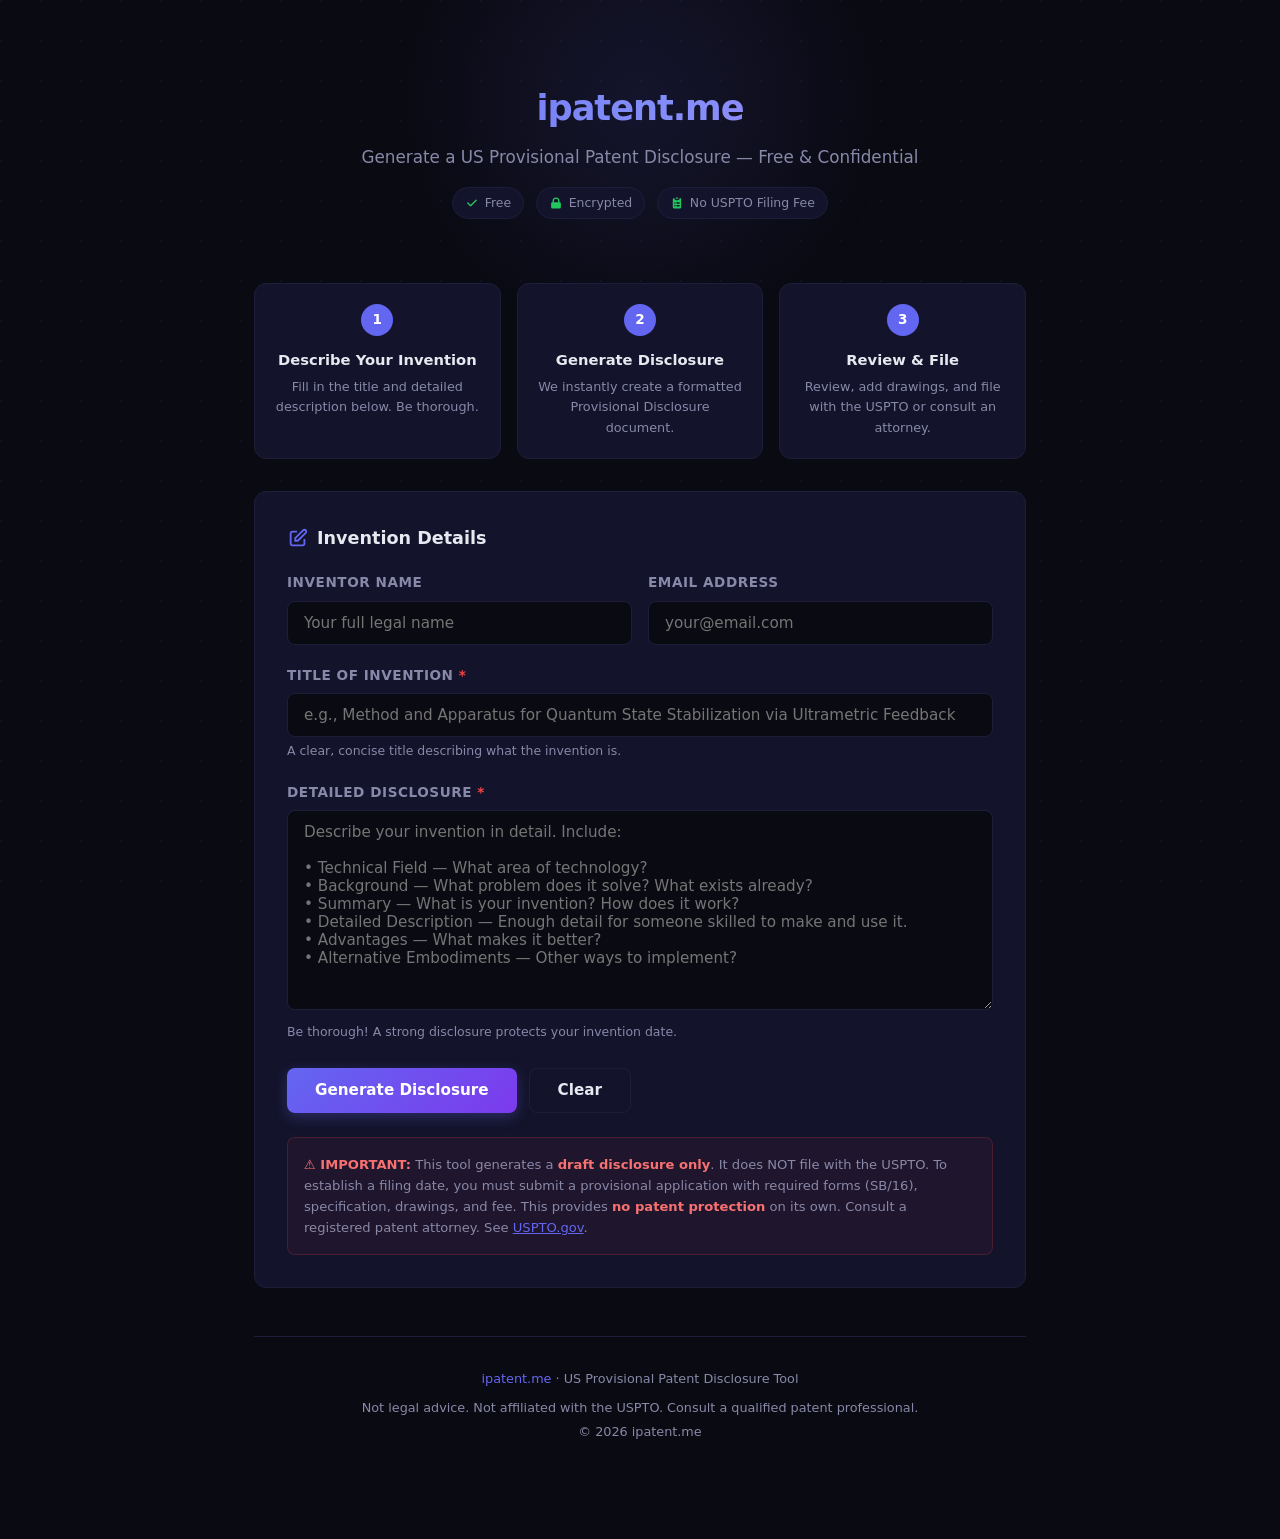
==== ipatent-me/public/index.html @ 3ddda0c7 "feat: ipatent.me — US Provisional Disclosure generator + analytics, all zombie domains wired (17/17 " ====
<!DOCTYPE html>
<html lang="en">
<head>
<meta charset="UTF-8">
<meta name="viewport" content="width=device-width, initial-scale=1.0">
<title>ipatent.me — US Provisional Patent Disclosure Generator</title>
<meta name="description" content="Generate a US Provisional Patent Disclosure in minutes. Free, secure, confidential. Document your invention before filing with the USPTO.">
<meta name="theme-color" content="#4f46e5">
<meta property="og:title" content="ipatent.me — US Provisional Patent Disclosure Generator">
<meta property="og:description" content="Generate a US Provisional Patent Disclosure in minutes. Free, secure, confidential.">
<meta property="og:type" content="website">
<meta property="og:url" content="https://ipatent.me">
<meta name="twitter:card" content="summary_large_image">
<meta name="twitter:title" content="ipatent.me — US Provisional Disclosure Generator">
<meta name="twitter:description" content="Free US Provisional Patent Disclosure tool. Document your invention in minutes.">

<style>
:root { --bg: #0a0a12; --surface: #13132b; --text: #e8e8f0; --muted: #8888a8; --accent: #6366f1; --accent-glow: #818cf8; --border: #1e1e3a; --danger: #ef4444; --success: #22c55e; --radius: 12px; --font: system-ui, -apple-system, 'Segoe UI', sans-serif; }
*,*::before,*::after{box-sizing:border-box;margin:0;padding:0}
body{background:var(--bg);color:var(--text);font-family:var(--font);line-height:1.6;min-height:100vh;overflow-x:hidden}
.bg-grid{position:fixed;inset:0;background-image:radial-gradient(circle at 1px 1px,rgba(99,102,241,.08) 1px,transparent 0);background-size:40px 40px;pointer-events:none;z-index:0}
.bg-glow{position:fixed;top:-200px;left:50%;transform:translateX(-50%);width:600px;height:600px;background:radial-gradient(circle,rgba(99,102,241,.12) 0%,transparent 60%);pointer-events:none;z-index:0}
.container{position:relative;z-index:1;max-width:820px;margin:0 auto;padding:2rem 1.5rem 4rem}
header{text-align:center;padding:3rem 0 2rem}
.logo{font-size:2.2rem;font-weight:800;letter-spacing:-.03em;background:linear-gradient(135deg,var(--accent),var(--accent-glow),#a78bfa);-webkit-background-clip:text;-webkit-text-fill-color:transparent;background-clip:text}
.tagline{color:var(--muted);font-size:1.05rem;margin-top:.5rem}
.badge-row{display:flex;gap:.75rem;justify-content:center;flex-wrap:wrap;margin-top:1rem}
.badge{background:var(--surface);border:1px solid var(--border);border-radius:20px;padding:.3rem .75rem;font-size:.78rem;color:var(--muted);display:flex;align-items:center;gap:.35rem}
.badge svg{width:14px;height:14px;color:var(--success)}
.card{background:var(--surface);border:1px solid var(--border);border-radius:var(--radius);padding:2rem;margin-bottom:1.5rem}
.card-title{font-size:1.1rem;font-weight:700;margin-bottom:1.25rem;display:flex;align-items:center;gap:.5rem}
.card-title .icon{width:22px;height:22px;color:var(--accent)}
.form-group{margin-bottom:1.25rem}
.form-group label{display:block;font-size:.85rem;font-weight:600;color:var(--muted);margin-bottom:.4rem;text-transform:uppercase;letter-spacing:.04em}
.form-group .required::after{content:' *';color:var(--danger)}
.form-group input,.form-group textarea{width:100%;background:var(--bg);border:1px solid var(--border);border-radius:8px;padding:.75rem 1rem;color:var(--text);font-family:var(--font);font-size:.95rem;transition:border-color .2s,box-shadow .2s}
.form-group input:focus,.form-group textarea:focus{outline:none;border-color:var(--accent);box-shadow:0 0 0 3px rgba(99,102,241,.15)}
.form-group textarea{resize:vertical;min-height:200px}
.form-group .hint{font-size:.78rem;color:var(--muted);margin-top:.3rem}
.form-row{display:grid;grid-template-columns:1fr 1fr;gap:1rem}
@media(max-width:600px){.form-row{grid-template-columns:1fr}}
.btn{display:inline-flex;align-items:center;gap:.5rem;padding:.8rem 1.75rem;border:none;border-radius:8px;font-size:.95rem;font-weight:600;cursor:pointer;transition:all .2s;font-family:var(--font);text-decoration:none}
.btn-primary{background:linear-gradient(135deg,var(--accent),#7c3aed);color:#fff;box-shadow:0 4px 14px rgba(99,102,241,.3)}
.btn-primary:hover{transform:translateY(-1px);box-shadow:0 6px 20px rgba(99,102,241,.4)}
.btn-primary:disabled{opacity:.5;cursor:not-allowed;transform:none}
.btn-secondary{background:var(--surface);color:var(--text);border:1px solid var(--border)}
.btn-secondary:hover{background:var(--border)}
.btn-row{display:flex;gap:.75rem;flex-wrap:wrap;margin-top:1.5rem}
.result{display:none;margin-top:1.5rem}
.result.show{display:block}
.result-frame{width:100%;height:500px;border:1px solid var(--border);border-radius:var(--radius);background:#fff;margin:1rem 0}
.disclaimer{background:rgba(239,68,68,.06);border:1px solid rgba(239,68,68,.2);border-radius:8px;padding:1rem;margin-top:1.5rem;font-size:.82rem;color:var(--muted)}
.disclaimer strong{color:#f87171}
.steps{display:grid;grid-template-columns:repeat(auto-fit,minmax(220px,1fr));gap:1rem;margin-top:2rem}
.step{background:var(--surface);border:1px solid var(--border);border-radius:var(--radius);padding:1.25rem;text-align:center}
.step-num{width:32px;height:32px;background:var(--accent);color:#fff;border-radius:50%;display:inline-flex;align-items:center;justify-content:center;font-weight:700;font-size:.85rem;margin-bottom:.75rem}
.step h3{font-size:.92rem;margin-bottom:.35rem}
.step p{font-size:.8rem;color:var(--muted)}
footer{text-align:center;padding:2rem 0;color:var(--muted);font-size:.8rem;border-top:1px solid var(--border);margin-top:3rem}
footer a{color:var(--accent);text-decoration:none}
footer a:hover{text-decoration:underline}
.loader{display:none;width:20px;height:20px;border:2px solid rgba(255,255,255,.3);border-top-color:#fff;border-radius:50%;animation:spin .6s linear infinite}
.loader.show{display:inline-block}
@keyframes spin{to{transform:rotate(360deg)}}
.toast{position:fixed;bottom:20px;right:20px;background:var(--surface);border:1px solid var(--border);border-radius:8px;padding:1rem 1.5rem;color:var(--text);font-size:.9rem;z-index:100;animation:slideIn .3s ease;box-shadow:0 8px 30px rgba(0,0,0,.4)}
.toast.error{border-color:var(--danger)}.toast.success{border-color:var(--success)}
@keyframes slideIn{from{transform:translateY(20px);opacity:0}to{transform:translateY(0);opacity:1}}
</style>
</head>
<body>
<div class="bg-grid"></div>
<div class="bg-glow"></div>

<div class="container">
  <header>
    <div class="logo">ipatent.me</div>
    <p class="tagline">Generate a US Provisional Patent Disclosure — Free &amp; Confidential</p>
    <div class="badge-row">
      <span class="badge"><svg viewBox="0 0 20 20" fill="currentColor"><path fill-rule="evenodd" d="M16.707 5.293a1 1 0 010 1.414l-8 8a1 1 0 01-1.414 0l-4-4a1 1 0 011.414-1.414L8 12.586l7.293-7.293a1 1 0 011.414 0z" clip-rule="evenodd"/></svg> Free</span>
      <span class="badge"><svg viewBox="0 0 20 20" fill="currentColor"><path fill-rule="evenodd" d="M5 9V7a5 5 0 0110 0v2a2 2 0 012 2v5a2 2 0 01-2 2H5a2 2 0 01-2-2v-5a2 2 0 012-2zm8-2v2H7V7a3 3 0 016 0z" clip-rule="evenodd"/></svg> Encrypted</span>
      <span class="badge"><svg viewBox="0 0 20 20" fill="currentColor"><path d="M9 2a1 1 0 000 2h2a1 1 0 100-2H9z"/><path fill-rule="evenodd" d="M4 5a2 2 0 012-2 3 3 0 003 3h2a3 3 0 003-3 2 2 0 012 2v11a2 2 0 01-2 2H6a2 2 0 01-2-2V5zm3 4a1 1 0 000 2h.01a1 1 0 100-2H7zm3 0a1 1 0 000 2h3a1 1 0 100-2h-3zm-3 4a1 1 0 100 2h.01a1 1 0 100-2H7zm3 0a1 1 0 100 2h3a1 1 0 100-2h-3z" clip-rule="evenodd"/></svg> No USPTO Filing Fee</span>
    </div>
  </header>

  <div class="steps">
    <div class="step"><div class="step-num">1</div><h3>Describe Your Invention</h3><p>Fill in the title and detailed description below. Be thorough.</p></div>
    <div class="step"><div class="step-num">2</div><h3>Generate Disclosure</h3><p>We instantly create a formatted Provisional Disclosure document.</p></div>
    <div class="step"><div class="step-num">3</div><h3>Review &amp; File</h3><p>Review, add drawings, and file with the USPTO or consult an attorney.</p></div>
  </div>

  <div class="card" style="margin-top:2rem">
    <div class="card-title">
      <svg class="icon" viewBox="0 0 24 24" fill="none" stroke="currentColor" stroke-width="2"><path d="M11 5H6a2 2 0 00-2 2v11a2 2 0 002 2h11a2 2 0 002-2v-5m-1.414-9.414a2 2 0 112.828 2.828L11.828 15H9v-2.828l8.586-8.586z"/></svg>
      Invention Details
    </div>

    <form id="disclosure-form">
      <div class="form-row">
        <div class="form-group">
          <label for="inventor_name">Inventor Name</label>
          <input type="text" id="inventor_name" placeholder="Your full legal name" maxlength="200">
        </div>
        <div class="form-group">
          <label for="inventor_email">Email Address</label>
          <input type="email" id="inventor_email" placeholder="your@email.com" maxlength="200">
        </div>
      </div>
      <div class="form-group">
        <label for="title" class="required">Title of Invention</label>
        <input type="text" id="title" placeholder="e.g., Method and Apparatus for Quantum State Stabilization via Ultrametric Feedback" required maxlength="500">
        <span class="hint">A clear, concise title describing what the invention is.</span>
      </div>
      <div class="form-group">
        <label for="disclosure_text" class="required">Detailed Disclosure</label>
        <textarea id="disclosure_text" placeholder="Describe your invention in detail. Include:

• Technical Field — What area of technology?
• Background — What problem does it solve? What exists already?
• Summary — What is your invention? How does it work?
• Detailed Description — Enough detail for someone skilled to make and use it.
• Advantages — What makes it better?
• Alternative Embodiments — Other ways to implement?" required></textarea>
        <span class="hint">Be thorough! A strong disclosure protects your invention date.</span>
      </div>
      <div class="btn-row">
        <button type="submit" class="btn btn-primary" id="submit-btn">
          <span id="btn-text">Generate Disclosure</span>
          <span class="loader" id="loader"></span>
        </button>
        <button type="button" class="btn btn-secondary" onclick="document.getElementById('disclosure-form').reset();document.getElementById('result').classList.remove('show')">Clear</button>
      </div>
    </form>

    <div class="disclaimer">
      <strong>⚠ IMPORTANT:</strong> This tool generates a <strong>draft disclosure only</strong>. It does NOT file with the USPTO. To establish a filing date, you must submit a provisional application with required forms (SB/16), specification, drawings, and fee. This provides <strong>no patent protection</strong> on its own. Consult a registered patent attorney. See <a href="https://www.uspto.gov/patents/basics" style="color:var(--accent)">USPTO.gov</a>.
    </div>
  </div>

  <div class="result" id="result">
    <div class="card">
      <div class="card-title">
        <svg class="icon" viewBox="0 0 24 24" fill="none" stroke="currentColor" stroke-width="2"><path d="M9 12l2 2 4-4m6 2a9 9 0 11-18 0 9 9 0 0118 0z"/></svg>
        Your Disclosure Document
      </div>
      <p style="color:var(--muted);font-size:.9rem">Review it below, then save or print.</p>
      <div class="btn-row" style="margin-bottom:1rem">
        <button class="btn btn-primary" onclick="printResult()">Print / Save PDF</button>
        <button class="btn btn-secondary" onclick="downloadHTML()">Download HTML</button>
      </div>
      <iframe class="result-frame" id="result-frame" title="Disclosure Document"></iframe>
    </div>
  </div>

  <footer>
    <p><a href="https://ipatent.me">ipatent.me</a> · US Provisional Patent Disclosure Tool</p>
    <p style="margin-top:.5rem">Not legal advice. Not affiliated with the USPTO. Consult a qualified patent professional.</p>
    <p style="margin-top:.25rem">&copy; 2026 ipatent.me</p>
  </footer>
</div>

<script>
const API_BASE = '/api';

(function initAnalytics() {
  const sessionId = crypto.randomUUID ? crypto.randomUUID() : Date.now().toString(36);
  sessionStorage.setItem('ipatent_session', sessionId);

  function track(eventType, extra = {}) {
    fetch(`${API_BASE}/analytics`, {
      method: 'POST',
      headers: { 'Content-Type': 'application/json' },
      body: JSON.stringify({
        event_type: eventType,
        page_url: window.location.pathname,
        session_id: sessionId,
        metadata: extra,
      }),
      keepalive: true,
    }).catch(() => {});
  }

  track('pageview');
  window.addEventListener('beforeunload', () => track('page_exit'));
})();

function showToast(msg, type) {
  const t = document.createElement('div');
  t.className = 'toast ' + (type || 'info');
  t.textContent = msg;
  document.body.appendChild(t);
  setTimeout(() => t.remove(), 4000);
}

document.getElementById('disclosure-form').addEventListener('submit', async (e) => {
  e.preventDefault();
  const btn = document.getElementById('submit-btn');
  const btnText = document.getElementById('btn-text');
  const loader = document.getElementById('loader');

  btn.disabled = true;
  btnText.textContent = 'Generating...';
  loader.classList.add('show');

  const payload = {
    inventor_name: document.getElementById('inventor_name').value.trim(),
    inventor_email: document.getElementById('inventor_email').value.trim(),
    title: document.getElementById('title').value.trim(),
    disclosure_text: document.getElementById('disclosure_text').value.trim(),
  };

  try {
    const resp = await fetch(`${API_BASE}/submit`, {
      method: 'POST',
      headers: { 'Content-Type': 'application/json' },
      body: JSON.stringify(payload),
    });

    if (!resp.ok) {
      const err = await resp.json().catch(() => ({ error: 'Server error' }));
      throw new Error(err.error || 'HTTP ' + resp.status);
    }

    const html = await resp.text();
    const submissionId = resp.headers.get('X-Submission-ID') || 'unknown';

    document.getElementById('result-frame').srcdoc = html;
    document.getElementById('result').classList.add('show');
    document.getElementById('result').scrollIntoView({ behavior: 'smooth' });

    showToast('Disclosure generated! ID: ' + submissionId, 'success');

    fetch(`${API_BASE}/analytics`, {
      method: 'POST',
      headers: { 'Content-Type': 'application/json' },
      body: JSON.stringify({
        event_type: 'submission_success',
        page_url: '/',
        session_id: sessionStorage.getItem('ipatent_session'),
        metadata: { submission_id: submissionId, title: payload.title },
      }),
      keepalive: true,
    }).catch(() => {});
  } catch (err) {
    showToast('Error: ' + err.message, 'error');
  } finally {
    btn.disabled = false;
    btnText.textContent = 'Generate Disclosure';
    loader.classList.remove('show');
  }
});

function printResult() {
  const frame = document.getElementById('result-frame');
  if (frame.contentWindow) frame.contentWindow.print();
}

function downloadHTML() {
  const html = document.getElementById('result-frame').srcdoc || '';
  if (!html) return;
  const blob = new Blob([html], { type: 'text/html' });
  const url = URL.createObjectURL(blob);
  const a = document.createElement('a');
  a.href = url; a.download = 'provisional-disclosure.html'; a.click();
  URL.revokeObjectURL(url);
}
</script>
</body>
</html>
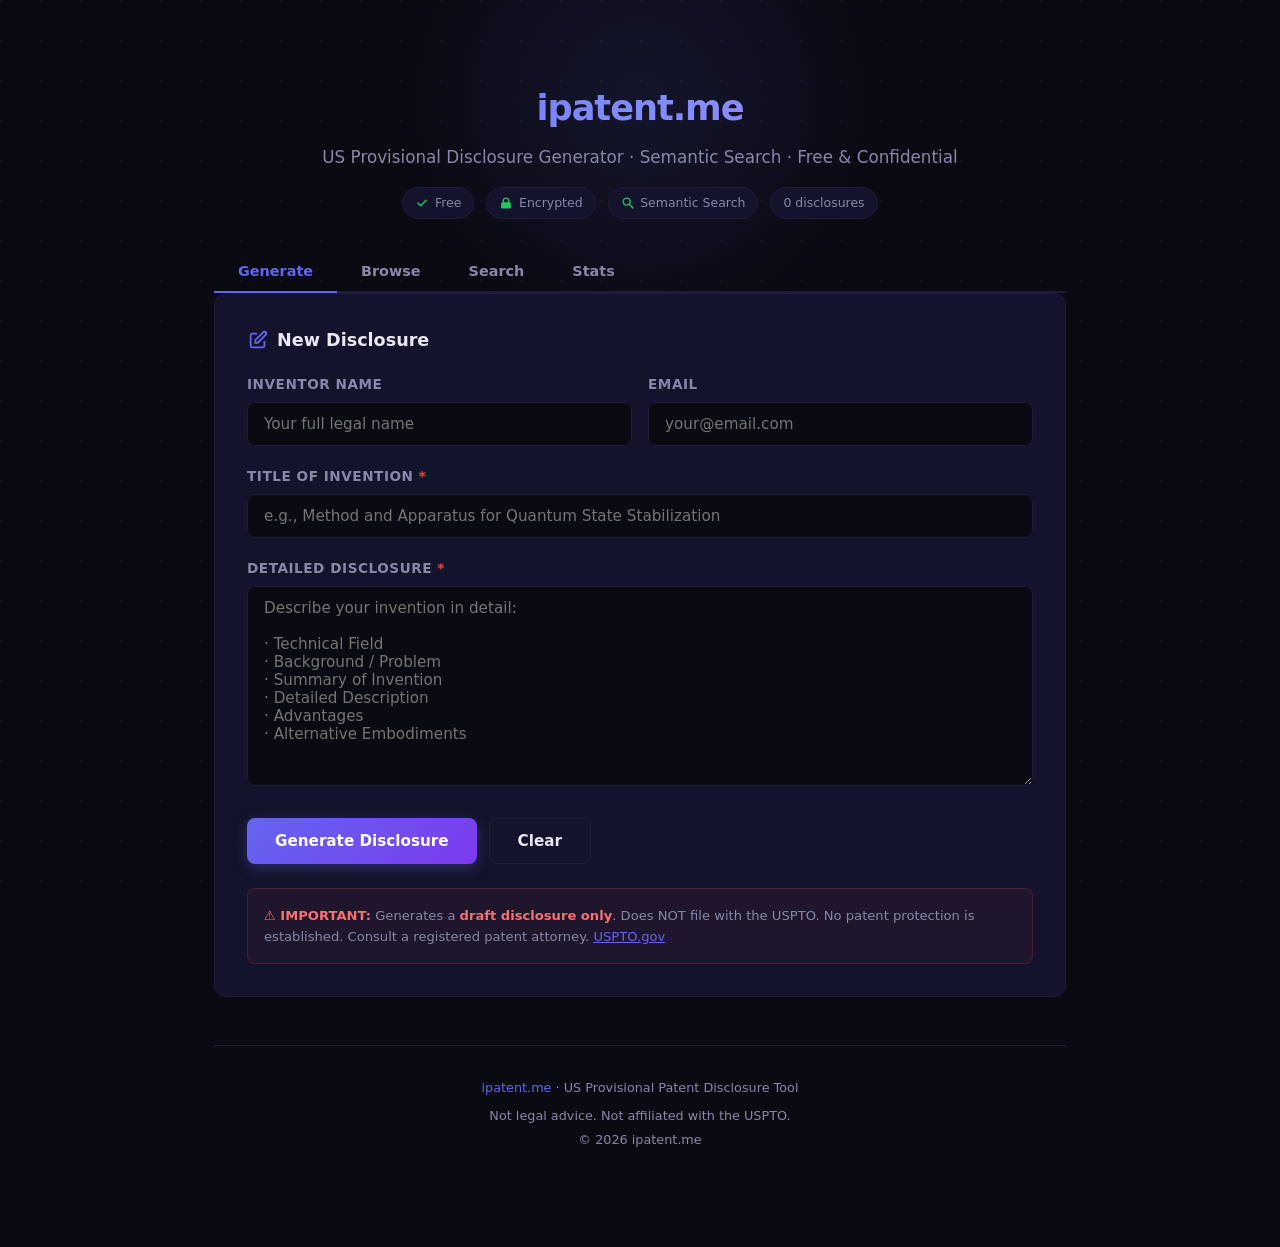
==== commit ee753de3: "feat: ipatent.me v2.0 — dedicated D1+Vectorize+R2 architecture, semantic search, analytics. 17/17 do" ====
--- a/ipatent-me/public/index.html
+++ b/ipatent-me/public/index.html
@@ -4,32 +4,42 @@
 <meta charset="UTF-8">
 <meta name="viewport" content="width=device-width, initial-scale=1.0">
 <title>ipatent.me — US Provisional Patent Disclosure Generator</title>
-<meta name="description" content="Generate a US Provisional Patent Disclosure in minutes. Free, secure, confidential. Document your invention before filing with the USPTO.">
+<meta name="description" content="Generate a US Provisional Patent Disclosure in minutes. Free, secure, confidential. Semantic search across all disclosures.">
 <meta name="theme-color" content="#4f46e5">
 <meta property="og:title" content="ipatent.me — US Provisional Patent Disclosure Generator">
 <meta property="og:description" content="Generate a US Provisional Patent Disclosure in minutes. Free, secure, confidential.">
 <meta property="og:type" content="website">
 <meta property="og:url" content="https://ipatent.me">
 <meta name="twitter:card" content="summary_large_image">
-<meta name="twitter:title" content="ipatent.me — US Provisional Disclosure Generator">
-<meta name="twitter:description" content="Free US Provisional Patent Disclosure tool. Document your invention in minutes.">
+<meta name="twitter:title" content="ipatent.me">
+<meta name="twitter:description" content="US Provisional Disclosure Generator + Semantic Search">
 
 <style>
-:root { --bg: #0a0a12; --surface: #13132b; --text: #e8e8f0; --muted: #8888a8; --accent: #6366f1; --accent-glow: #818cf8; --border: #1e1e3a; --danger: #ef4444; --success: #22c55e; --radius: 12px; --font: system-ui, -apple-system, 'Segoe UI', sans-serif; }
+:root{--bg:#0a0a12;--surface:#13132b;--text:#e8e8f0;--muted:#8888a8;--accent:#6366f1;--accent-glow:#818cf8;--border:#1e1e3a;--danger:#ef4444;--success:#22c55e;--radius:12px;--font:system-ui,-apple-system,'Segoe UI',sans-serif}
 *,*::before,*::after{box-sizing:border-box;margin:0;padding:0}
 body{background:var(--bg);color:var(--text);font-family:var(--font);line-height:1.6;min-height:100vh;overflow-x:hidden}
 .bg-grid{position:fixed;inset:0;background-image:radial-gradient(circle at 1px 1px,rgba(99,102,241,.08) 1px,transparent 0);background-size:40px 40px;pointer-events:none;z-index:0}
 .bg-glow{position:fixed;top:-200px;left:50%;transform:translateX(-50%);width:600px;height:600px;background:radial-gradient(circle,rgba(99,102,241,.12) 0%,transparent 60%);pointer-events:none;z-index:0}
-.container{position:relative;z-index:1;max-width:820px;margin:0 auto;padding:2rem 1.5rem 4rem}
+.container{position:relative;z-index:1;max-width:900px;margin:0 auto;padding:2rem 1.5rem 4rem}
 header{text-align:center;padding:3rem 0 2rem}
 .logo{font-size:2.2rem;font-weight:800;letter-spacing:-.03em;background:linear-gradient(135deg,var(--accent),var(--accent-glow),#a78bfa);-webkit-background-clip:text;-webkit-text-fill-color:transparent;background-clip:text}
 .tagline{color:var(--muted);font-size:1.05rem;margin-top:.5rem}
 .badge-row{display:flex;gap:.75rem;justify-content:center;flex-wrap:wrap;margin-top:1rem}
 .badge{background:var(--surface);border:1px solid var(--border);border-radius:20px;padding:.3rem .75rem;font-size:.78rem;color:var(--muted);display:flex;align-items:center;gap:.35rem}
-.badge svg{width:14px;height:14px;color:var(--success)}
+.badge svg,.badge .icon-s{width:14px;height:14px;color:var(--success)}
+
+/* Tabs */
+.tabs{display:flex;gap:0;margin-bottom:0;border-bottom:2px solid var(--border)}
+.tab{padding:.75rem 1.5rem;font-size:.9rem;font-weight:600;cursor:pointer;color:var(--muted);border-bottom:2px solid transparent;margin-bottom:-2px;transition:all .2s;background:none;border-top:none;border-left:none;border-right:none;font-family:var(--font)}
+.tab:hover{color:var(--text)}
+.tab.active{color:var(--accent);border-bottom-color:var(--accent)}
+
+/* Cards */
 .card{background:var(--surface);border:1px solid var(--border);border-radius:var(--radius);padding:2rem;margin-bottom:1.5rem}
 .card-title{font-size:1.1rem;font-weight:700;margin-bottom:1.25rem;display:flex;align-items:center;gap:.5rem}
 .card-title .icon{width:22px;height:22px;color:var(--accent)}
+
+/* Form */
 .form-group{margin-bottom:1.25rem}
 .form-group label{display:block;font-size:.85rem;font-weight:600;color:var(--muted);margin-bottom:.4rem;text-transform:uppercase;letter-spacing:.04em}
 .form-group .required::after{content:' *';color:var(--danger)}
@@ -39,230 +49,314 @@
 .form-group .hint{font-size:.78rem;color:var(--muted);margin-top:.3rem}
 .form-row{display:grid;grid-template-columns:1fr 1fr;gap:1rem}
 @media(max-width:600px){.form-row{grid-template-columns:1fr}}
+
+/* Buttons */
 .btn{display:inline-flex;align-items:center;gap:.5rem;padding:.8rem 1.75rem;border:none;border-radius:8px;font-size:.95rem;font-weight:600;cursor:pointer;transition:all .2s;font-family:var(--font);text-decoration:none}
 .btn-primary{background:linear-gradient(135deg,var(--accent),#7c3aed);color:#fff;box-shadow:0 4px 14px rgba(99,102,241,.3)}
 .btn-primary:hover{transform:translateY(-1px);box-shadow:0 6px 20px rgba(99,102,241,.4)}
 .btn-primary:disabled{opacity:.5;cursor:not-allowed;transform:none}
 .btn-secondary{background:var(--surface);color:var(--text);border:1px solid var(--border)}
 .btn-secondary:hover{background:var(--border)}
+.btn-sm{padding:.4rem .9rem;font-size:.82rem}
 .btn-row{display:flex;gap:.75rem;flex-wrap:wrap;margin-top:1.5rem}
+
+/* Results */
 .result{display:none;margin-top:1.5rem}
 .result.show{display:block}
 .result-frame{width:100%;height:500px;border:1px solid var(--border);border-radius:var(--radius);background:#fff;margin:1rem 0}
+
+/* Search */
+.search-box{display:flex;gap:.5rem;margin-bottom:1.5rem}
+.search-box input{flex:1;background:var(--bg);border:1px solid var(--border);border-radius:8px;padding:.75rem 1rem;color:var(--text);font-size:.95rem;font-family:var(--font)}
+.search-box input:focus{outline:none;border-color:var(--accent)}
+
+/* Submission list */
+.sub-list{display:flex;flex-direction:column;gap:.75rem}
+.sub-item{background:var(--bg);border:1px solid var(--border);border-radius:8px;padding:1rem 1.25rem;transition:border-color .2s;cursor:pointer}
+.sub-item:hover{border-color:var(--accent)}
+.sub-item .sub-title{font-weight:600;font-size:.95rem;margin-bottom:.25rem}
+.sub-item .sub-meta{font-size:.78rem;color:var(--muted);display:flex;gap:1rem;flex-wrap:wrap}
+.sub-item .sub-score{font-size:.75rem;color:var(--accent);font-weight:600}
+
+/* Stats */
+.stats-grid{display:grid;grid-template-columns:repeat(auto-fit,minmax(160px,1fr));gap:1rem;margin-bottom:1.5rem}
+.stat-card{background:var(--bg);border:1px solid var(--border);border-radius:8px;padding:1.25rem;text-align:center}
+.stat-value{font-size:2rem;font-weight:800;color:var(--accent)}
+.stat-label{font-size:.78rem;color:var(--muted);margin-top:.25rem}
+
+/* Disclaimer */
 .disclaimer{background:rgba(239,68,68,.06);border:1px solid rgba(239,68,68,.2);border-radius:8px;padding:1rem;margin-top:1.5rem;font-size:.82rem;color:var(--muted)}
 .disclaimer strong{color:#f87171}
-.steps{display:grid;grid-template-columns:repeat(auto-fit,minmax(220px,1fr));gap:1rem;margin-top:2rem}
-.step{background:var(--surface);border:1px solid var(--border);border-radius:var(--radius);padding:1.25rem;text-align:center}
-.step-num{width:32px;height:32px;background:var(--accent);color:#fff;border-radius:50%;display:inline-flex;align-items:center;justify-content:center;font-weight:700;font-size:.85rem;margin-bottom:.75rem}
-.step h3{font-size:.92rem;margin-bottom:.35rem}
-.step p{font-size:.8rem;color:var(--muted)}
+
+/* Footer */
 footer{text-align:center;padding:2rem 0;color:var(--muted);font-size:.8rem;border-top:1px solid var(--border);margin-top:3rem}
 footer a{color:var(--accent);text-decoration:none}
-footer a:hover{text-decoration:underline}
+
+/* Loader & Toast */
 .loader{display:none;width:20px;height:20px;border:2px solid rgba(255,255,255,.3);border-top-color:#fff;border-radius:50%;animation:spin .6s linear infinite}
 .loader.show{display:inline-block}
 @keyframes spin{to{transform:rotate(360deg)}}
 .toast{position:fixed;bottom:20px;right:20px;background:var(--surface);border:1px solid var(--border);border-radius:8px;padding:1rem 1.5rem;color:var(--text);font-size:.9rem;z-index:100;animation:slideIn .3s ease;box-shadow:0 8px 30px rgba(0,0,0,.4)}
 .toast.error{border-color:var(--danger)}.toast.success{border-color:var(--success)}
 @keyframes slideIn{from{transform:translateY(20px);opacity:0}to{transform:translateY(0);opacity:1}}
+.panel{display:none}.panel.active{display:block}
 </style>
 </head>
 <body>
-<div class="bg-grid"></div>
-<div class="bg-glow"></div>
+<div class="bg-grid"></div><div class="bg-glow"></div>
 
 <div class="container">
   <header>
     <div class="logo">ipatent.me</div>
-    <p class="tagline">Generate a US Provisional Patent Disclosure — Free &amp; Confidential</p>
+    <p class="tagline">US Provisional Disclosure Generator · Semantic Search · Free &amp; Confidential</p>
     <div class="badge-row">
-      <span class="badge"><svg viewBox="0 0 20 20" fill="currentColor"><path fill-rule="evenodd" d="M16.707 5.293a1 1 0 010 1.414l-8 8a1 1 0 01-1.414 0l-4-4a1 1 0 011.414-1.414L8 12.586l7.293-7.293a1 1 0 011.414 0z" clip-rule="evenodd"/></svg> Free</span>
-      <span class="badge"><svg viewBox="0 0 20 20" fill="currentColor"><path fill-rule="evenodd" d="M5 9V7a5 5 0 0110 0v2a2 2 0 012 2v5a2 2 0 01-2 2H5a2 2 0 01-2-2v-5a2 2 0 012-2zm8-2v2H7V7a3 3 0 016 0z" clip-rule="evenodd"/></svg> Encrypted</span>
-      <span class="badge"><svg viewBox="0 0 20 20" fill="currentColor"><path d="M9 2a1 1 0 000 2h2a1 1 0 100-2H9z"/><path fill-rule="evenodd" d="M4 5a2 2 0 012-2 3 3 0 003 3h2a3 3 0 003-3 2 2 0 012 2v11a2 2 0 01-2 2H6a2 2 0 01-2-2V5zm3 4a1 1 0 000 2h.01a1 1 0 100-2H7zm3 0a1 1 0 000 2h3a1 1 0 100-2h-3zm-3 4a1 1 0 100 2h.01a1 1 0 100-2H7zm3 0a1 1 0 100 2h3a1 1 0 100-2h-3z" clip-rule="evenodd"/></svg> No USPTO Filing Fee</span>
+      <span class="badge"><svg class="icon-s" viewBox="0 0 20 20" fill="currentColor"><path fill-rule="evenodd" d="M16.707 5.293a1 1 0 010 1.414l-8 8a1 1 0 01-1.414 0l-4-4a1 1 0 011.414-1.414L8 12.586l7.293-7.293a1 1 0 011.414 0z" clip-rule="evenodd"/></svg> Free</span>
+      <span class="badge"><svg class="icon-s" viewBox="0 0 20 20" fill="currentColor"><path fill-rule="evenodd" d="M5 9V7a5 5 0 0110 0v2a2 2 0 012 2v5a2 2 0 01-2 2H5a2 2 0 01-2-2v-5a2 2 0 012-2zm8-2v2H7V7a3 3 0 016 0z" clip-rule="evenodd"/></svg> Encrypted</span>
+      <span class="badge"><svg class="icon-s" viewBox="0 0 20 20" fill="currentColor"><path fill-rule="evenodd" d="M8 4a4 4 0 100 8 4 4 0 000-8zM2 8a6 6 0 1110.89 3.476l4.817 4.817a1 1 0 01-1.414 1.414l-4.816-4.816A6 6 0 012 8z" clip-rule="evenodd"/></svg> Semantic Search</span>
+      <span class="badge" id="submission-count">0 disclosures</span>
     </div>
   </header>
 
-  <div class="steps">
-    <div class="step"><div class="step-num">1</div><h3>Describe Your Invention</h3><p>Fill in the title and detailed description below. Be thorough.</p></div>
-    <div class="step"><div class="step-num">2</div><h3>Generate Disclosure</h3><p>We instantly create a formatted Provisional Disclosure document.</p></div>
-    <div class="step"><div class="step-num">3</div><h3>Review &amp; File</h3><p>Review, add drawings, and file with the USPTO or consult an attorney.</p></div>
-  </div>
-
-  <div class="card" style="margin-top:2rem">
-    <div class="card-title">
-      <svg class="icon" viewBox="0 0 24 24" fill="none" stroke="currentColor" stroke-width="2"><path d="M11 5H6a2 2 0 00-2 2v11a2 2 0 002 2h11a2 2 0 002-2v-5m-1.414-9.414a2 2 0 112.828 2.828L11.828 15H9v-2.828l8.586-8.586z"/></svg>
-      Invention Details
-    </div>
-
-    <form id="disclosure-form">
-      <div class="form-row">
-        <div class="form-group">
-          <label for="inventor_name">Inventor Name</label>
-          <input type="text" id="inventor_name" placeholder="Your full legal name" maxlength="200">
-        </div>
-        <div class="form-group">
-          <label for="inventor_email">Email Address</label>
-          <input type="email" id="inventor_email" placeholder="your@email.com" maxlength="200">
-        </div>
-      </div>
-      <div class="form-group">
-        <label for="title" class="required">Title of Invention</label>
-        <input type="text" id="title" placeholder="e.g., Method and Apparatus for Quantum State Stabilization via Ultrametric Feedback" required maxlength="500">
-        <span class="hint">A clear, concise title describing what the invention is.</span>
-      </div>
-      <div class="form-group">
-        <label for="disclosure_text" class="required">Detailed Disclosure</label>
-        <textarea id="disclosure_text" placeholder="Describe your invention in detail. Include:
-
-• Technical Field — What area of technology?
-• Background — What problem does it solve? What exists already?
-• Summary — What is your invention? How does it work?
-• Detailed Description — Enough detail for someone skilled to make and use it.
-• Advantages — What makes it better?
-• Alternative Embodiments — Other ways to implement?" required></textarea>
-        <span class="hint">Be thorough! A strong disclosure protects your invention date.</span>
-      </div>
-      <div class="btn-row">
-        <button type="submit" class="btn btn-primary" id="submit-btn">
-          <span id="btn-text">Generate Disclosure</span>
-          <span class="loader" id="loader"></span>
-        </button>
-        <button type="button" class="btn btn-secondary" onclick="document.getElementById('disclosure-form').reset();document.getElementById('result').classList.remove('show')">Clear</button>
-      </div>
-    </form>
-
-    <div class="disclaimer">
-      <strong>⚠ IMPORTANT:</strong> This tool generates a <strong>draft disclosure only</strong>. It does NOT file with the USPTO. To establish a filing date, you must submit a provisional application with required forms (SB/16), specification, drawings, and fee. This provides <strong>no patent protection</strong> on its own. Consult a registered patent attorney. See <a href="https://www.uspto.gov/patents/basics" style="color:var(--accent)">USPTO.gov</a>.
-    </div>
-  </div>
-
-  <div class="result" id="result">
+  <!-- Tabs -->
+  <div class="tabs">
+    <button class="tab active" data-panel="generate">Generate</button>
+    <button class="tab" data-panel="browse">Browse</button>
+    <button class="tab" data-panel="search-panel">Search</button>
+    <button class="tab" data-panel="stats-panel">Stats</button>
+  </div>
+
+  <!-- Generate Panel -->
+  <div class="panel active" id="panel-generate">
     <div class="card">
       <div class="card-title">
-        <svg class="icon" viewBox="0 0 24 24" fill="none" stroke="currentColor" stroke-width="2"><path d="M9 12l2 2 4-4m6 2a9 9 0 11-18 0 9 9 0 0118 0z"/></svg>
-        Your Disclosure Document
+        <svg class="icon" viewBox="0 0 24 24" fill="none" stroke="currentColor" stroke-width="2"><path d="M11 5H6a2 2 0 00-2 2v11a2 2 0 002 2h11a2 2 0 002-2v-5m-1.414-9.414a2 2 0 112.828 2.828L11.828 15H9v-2.828l8.586-8.586z"/></svg>
+        New Disclosure
       </div>
-      <p style="color:var(--muted);font-size:.9rem">Review it below, then save or print.</p>
-      <div class="btn-row" style="margin-bottom:1rem">
-        <button class="btn btn-primary" onclick="printResult()">Print / Save PDF</button>
-        <button class="btn btn-secondary" onclick="downloadHTML()">Download HTML</button>
+      <form id="disclosure-form">
+        <div class="form-row">
+          <div class="form-group"><label for="inventor_name">Inventor Name</label><input type="text" id="inventor_name" placeholder="Your full legal name" maxlength="200"></div>
+          <div class="form-group"><label for="inventor_email">Email</label><input type="email" id="inventor_email" placeholder="your@email.com" maxlength="200"></div>
+        </div>
+        <div class="form-group">
+          <label for="title" class="required">Title of Invention</label>
+          <input type="text" id="title" placeholder="e.g., Method and Apparatus for Quantum State Stabilization" required maxlength="500">
+        </div>
+        <div class="form-group">
+          <label for="disclosure_text" class="required">Detailed Disclosure</label>
+          <textarea id="disclosure_text" placeholder="Describe your invention in detail:
+
+· Technical Field
+· Background / Problem
+· Summary of Invention
+· Detailed Description
+· Advantages
+· Alternative Embodiments" required></textarea>
+        </div>
+        <div class="btn-row">
+          <button type="submit" class="btn btn-primary" id="submit-btn"><span id="btn-text">Generate Disclosure</span><span class="loader" id="loader"></span></button>
+          <button type="button" class="btn btn-secondary" onclick="document.getElementById('disclosure-form').reset();document.getElementById('result').classList.remove('show')">Clear</button>
+        </div>
+      </form>
+      <div class="disclaimer">
+        <strong>⚠ IMPORTANT:</strong> Generates a <strong>draft disclosure only</strong>. Does NOT file with the USPTO. No patent protection is established. Consult a registered patent attorney. <a href="https://www.uspto.gov/patents/basics" style="color:var(--accent)">USPTO.gov</a>
       </div>
-      <iframe class="result-frame" id="result-frame" title="Disclosure Document"></iframe>
+    </div>
+    <div class="result" id="result">
+      <div class="card">
+        <div class="card-title"><svg class="icon" viewBox="0 0 24 24" fill="none" stroke="currentColor" stroke-width="2"><path d="M9 12l2 2 4-4m6 2a9 9 0 11-18 0 9 9 0 0118 0z"/></svg>Your Disclosure</div>
+        <div class="btn-row" style="margin-bottom:1rem">
+          <button class="btn btn-primary btn-sm" onclick="printResult()">Print / Save PDF</button>
+          <button class="btn btn-secondary btn-sm" onclick="downloadHTML()">Download HTML</button>
+        </div>
+        <iframe class="result-frame" id="result-frame" title="Disclosure"></iframe>
+      </div>
+    </div>
+  </div>
+
+  <!-- Browse Panel -->
+  <div class="panel" id="panel-browse">
+    <div class="card">
+      <div class="card-title"><svg class="icon" viewBox="0 0 24 24" fill="none" stroke="currentColor" stroke-width="2"><path d="M19 11H5m14 0a2 2 0 012 2v6a2 2 0 01-2 2H5a2 2 0 01-2-2v-6a2 2 0 012-2m14 0V9a2 2 0 00-2-2M5 11V9a2 2 0 012-2m0 0V5a2 2 0 012-2h6a2 2 0 012 2v2M7 7h10"/></svg>Recent Disclosures</div>
+      <div class="sub-list" id="recent-list"><span style="color:var(--muted)">Loading...</span></div>
+    </div>
+  </div>
+
+  <!-- Search Panel -->
+  <div class="panel" id="panel-search-panel">
+    <div class="card">
+      <div class="card-title"><svg class="icon" viewBox="0 0 24 24" fill="none" stroke="currentColor" stroke-width="2"><circle cx="11" cy="11" r="8"/><path d="m21 21-4.35-4.35"/></svg>Semantic Search</div>
+      <p style="color:var(--muted);font-size:.85rem;margin-bottom:1rem">Search across all disclosures using AI embeddings. Find related inventions by meaning, not just keywords.</p>
+      <div class="search-box">
+        <input type="text" id="search-query" placeholder="Describe an invention or concept to find related disclosures..." onkeydown="if(event.key==='Enter')doSearch()">
+        <button class="btn btn-primary" onclick="doSearch()">Search</button>
+      </div>
+      <div class="sub-list" id="search-results"><span style="color:var(--muted)">Enter a query above to search disclosures.</span></div>
+    </div>
+  </div>
+
+  <!-- Stats Panel -->
+  <div class="panel" id="panel-stats-panel">
+    <div class="card">
+      <div class="card-title"><svg class="icon" viewBox="0 0 24 24" fill="none" stroke="currentColor" stroke-width="2"><path d="M18 20V10M12 20V4M6 20v-6"/></svg>Platform Analytics</div>
+      <div class="stats-grid" id="stats-cards"><span style="color:var(--muted)">Loading...</span></div>
+      <div class="sub-list" id="stats-recent"><span style="color:var(--muted)">Loading recent submissions...</span></div>
     </div>
   </div>
 
   <footer>
     <p><a href="https://ipatent.me">ipatent.me</a> · US Provisional Patent Disclosure Tool</p>
-    <p style="margin-top:.5rem">Not legal advice. Not affiliated with the USPTO. Consult a qualified patent professional.</p>
+    <p style="margin-top:.5rem">Not legal advice. Not affiliated with the USPTO.</p>
     <p style="margin-top:.25rem">&copy; 2026 ipatent.me</p>
   </footer>
 </div>
 
 <script>
-const API_BASE = '/api';
-
-(function initAnalytics() {
-  const sessionId = crypto.randomUUID ? crypto.randomUUID() : Date.now().toString(36);
-  sessionStorage.setItem('ipatent_session', sessionId);
-
-  function track(eventType, extra = {}) {
-    fetch(`${API_BASE}/analytics`, {
-      method: 'POST',
-      headers: { 'Content-Type': 'application/json' },
-      body: JSON.stringify({
-        event_type: eventType,
-        page_url: window.location.pathname,
-        session_id: sessionId,
-        metadata: extra,
-      }),
-      keepalive: true,
-    }).catch(() => {});
-  }
-
-  track('pageview');
-  window.addEventListener('beforeunload', () => track('page_exit'));
-})();
-
-function showToast(msg, type) {
-  const t = document.createElement('div');
-  t.className = 'toast ' + (type || 'info');
-  t.textContent = msg;
-  document.body.appendChild(t);
-  setTimeout(() => t.remove(), 4000);
-}
-
+const API = '/api';
+const SESSION = crypto.randomUUID ? crypto.randomUUID() : Date.now().toString(36);
+sessionStorage.setItem('ipatent_session', SESSION);
+
+// ── Analytics ──
+function track(eventType, extra = {}) {
+  fetch(`${API}/analytics`, { method: 'POST', headers: {'Content-Type':'application/json'}, body: JSON.stringify({event_type:eventType, page_url:location.pathname, session_id:SESSION, metadata:extra}), keepalive:true }).catch(()=>{});
+}
+track('pageview');
+window.addEventListener('beforeunload', () => track('page_exit'));
+
+// ── Toast ──
+function toast(msg, type) {
+  const t = document.createElement('div'); t.className = 'toast ' + (type||'info'); t.textContent = msg;
+  document.body.appendChild(t); setTimeout(() => t.remove(), 4000);
+}
+
+// ── Tab Switching ──
+document.querySelectorAll('.tab').forEach(tab => {
+  tab.addEventListener('click', () => {
+    document.querySelectorAll('.tab').forEach(t => t.classList.remove('active'));
+    document.querySelectorAll('.panel').forEach(p => p.classList.remove('active'));
+    tab.classList.add('active');
+    const panelId = 'panel-' + tab.dataset.panel;
+    document.getElementById(panelId).classList.add('active');
+    if (tab.dataset.panel === 'browse') loadRecent();
+    if (tab.dataset.panel === 'stats-panel') loadStats();
+  });
+});
+
+// ── Submit ──
 document.getElementById('disclosure-form').addEventListener('submit', async (e) => {
   e.preventDefault();
-  const btn = document.getElementById('submit-btn');
-  const btnText = document.getElementById('btn-text');
-  const loader = document.getElementById('loader');
-
-  btn.disabled = true;
-  btnText.textContent = 'Generating...';
-  loader.classList.add('show');
+  const btn = document.getElementById('submit-btn'), btnText = document.getElementById('btn-text'), loader = document.getElementById('loader');
+  btn.disabled = true; btnText.textContent = 'Generating...'; loader.classList.add('show');
 
   const payload = {
     inventor_name: document.getElementById('inventor_name').value.trim(),
     inventor_email: document.getElementById('inventor_email').value.trim(),
     title: document.getElementById('title').value.trim(),
     disclosure_text: document.getElementById('disclosure_text').value.trim(),
+    session_id: SESSION,
   };
 
   try {
-    const resp = await fetch(`${API_BASE}/submit`, {
-      method: 'POST',
-      headers: { 'Content-Type': 'application/json' },
-      body: JSON.stringify(payload),
-    });
-
-    if (!resp.ok) {
-      const err = await resp.json().catch(() => ({ error: 'Server error' }));
-      throw new Error(err.error || 'HTTP ' + resp.status);
-    }
-
-    const html = await resp.text();
-    const submissionId = resp.headers.get('X-Submission-ID') || 'unknown';
-
+    const r = await fetch(`${API}/submit`, { method: 'POST', headers: {'Content-Type':'application/json'}, body: JSON.stringify(payload) });
+    if (!r.ok) { const e = await r.json().catch(()=>({error:'Server error'})); throw new Error(e.error); }
+    const html = await r.text();
+    const sid = r.headers.get('X-Submission-ID') || 'unknown';
     document.getElementById('result-frame').srcdoc = html;
     document.getElementById('result').classList.add('show');
-    document.getElementById('result').scrollIntoView({ behavior: 'smooth' });
-
-    showToast('Disclosure generated! ID: ' + submissionId, 'success');
-
-    fetch(`${API_BASE}/analytics`, {
-      method: 'POST',
-      headers: { 'Content-Type': 'application/json' },
-      body: JSON.stringify({
-        event_type: 'submission_success',
-        page_url: '/',
-        session_id: sessionStorage.getItem('ipatent_session'),
-        metadata: { submission_id: submissionId, title: payload.title },
-      }),
-      keepalive: true,
-    }).catch(() => {});
-  } catch (err) {
-    showToast('Error: ' + err.message, 'error');
-  } finally {
-    btn.disabled = false;
-    btnText.textContent = 'Generate Disclosure';
-    loader.classList.remove('show');
+    document.getElementById('result').scrollIntoView({behavior:'smooth'});
+    toast('Disclosure generated! ID: ' + sid, 'success');
+    updateCount();
+  } catch (err) { toast('Error: ' + err.message, 'error'); }
+  finally { btn.disabled = false; btnText.textContent = 'Generate Disclosure'; loader.classList.remove('show'); }
+});
+
+function printResult() { const f = document.getElementById('result-frame'); if (f.contentWindow) f.contentWindow.print(); }
+function downloadHTML() {
+  const h = document.getElementById('result-frame').srcdoc || ''; if (!h) return;
+  const b = new Blob([h], {type:'text/html'}), u = URL.createObjectURL(b), a = document.createElement('a');
+  a.href = u; a.download = 'provisional-disclosure.html'; a.click(); URL.revokeObjectURL(u);
+}
+
+// ── Browse ──
+async function loadRecent() {
+  const el = document.getElementById('recent-list');
+  el.innerHTML = '<span style="color:var(--muted)">Loading...</span>';
+  try {
+    const r = await fetch(`${API}/submissions?limit=20`);
+    const d = await r.json();
+    if (!d.results || d.results.length === 0) { el.innerHTML = '<span style="color:var(--muted)">No disclosures yet. Be the first!</span>'; return; }
+    document.getElementById('submission-count').textContent = d.total + ' disclosures';
+    el.innerHTML = d.results.map(s => `
+      <div class="sub-item" onclick="viewSubmission('${s.submission_id}')">
+        <div class="sub-title">${esc(s.title)}</div>
+        <div class="sub-meta">
+          <span>${esc(s.inventor_name || 'Anonymous')}</span>
+          <span>${s.country || '—'}</span>
+          <span>${s.created_at ? s.created_at.slice(0,10) : '—'}</span>
+          <span>${s.status}</span>
+        </div>
+      </div>`).join('');
+  } catch { el.innerHTML = '<span style="color:var(--danger)">Failed to load.</span>'; }
+}
+
+async function viewSubmission(id) {
+  try {
+    const r = await fetch(`${API}/submissions/${id}`);
+    if (!r.ok) { toast('Not found', 'error'); return; }
+    const html = await r.text();
+    document.getElementById('result-frame').srcdoc = html;
+    document.getElementById('result').classList.add('show');
+    document.querySelector('[data-panel="generate"]').click();
+    document.getElementById('result').scrollIntoView({behavior:'smooth'});
+  } catch { toast('Error loading disclosure', 'error'); }
+}
+
+// ── Search ──
+async function doSearch() {
+  const q = document.getElementById('search-query').value.trim();
+  if (!q) return;
+  const el = document.getElementById('search-results');
+  el.innerHTML = '<span style="color:var(--muted)">Searching...</span>';
+  track('search', {query: q});
+
+  try {
+    const r = await fetch(`${API}/search`, { method: 'POST', headers: {'Content-Type':'application/json'}, body: JSON.stringify({query: q, limit: 20, session_id: SESSION}) });
+    const d = await r.json();
+    if (!d.results || d.results.length === 0) { el.innerHTML = '<span style="color:var(--muted)">No matching disclosures found.</span>'; return; }
+    el.innerHTML = d.results.map(s => `
+      <div class="sub-item" onclick="viewSubmission('${s.submission_id}')">
+        <div class="sub-title">${esc(s.title)} <span class="sub-score">${s.score.toFixed(3)}</span></div>
+        <div class="sub-meta"><span>${esc(s.inventor_name || 'Anonymous')}</span><span>Score: ${s.score.toFixed(3)}</span></div>
+      </div>`).join('');
+  } catch { el.innerHTML = '<span style="color:var(--danger)">Search failed.</span>'; }
+}
+
+// ── Stats ──
+async function loadStats() {
+  try {
+    const r = await fetch(`${API}/stats`); const d = await r.json();
+    document.getElementById('submission-count').textContent = (d.submissions?.total||0) + ' disclosures';
+    document.getElementById('stats-cards').innerHTML = `
+      <div class="stat-card"><div class="stat-value">${d.submissions?.total||0}</div><div class="stat-label">Disclosures</div></div>
+      <div class="stat-card"><div class="stat-value">${d.analytics?.total||0}</div><div class="stat-label">Events</div></div>
+      <div class="stat-card"><div class="stat-value">${d.sessions?.total||0}</div><div class="stat-label">Sessions</div></div>
+      <div class="stat-card"><div class="stat-value">${(d.analytics?.by_country||[]).length}</div><div class="stat-label">Countries</div></div>`;
+
+    const recent = d.submissions?.recent || [];
+    document.getElementById('stats-recent').innerHTML = recent.length === 0
+      ? '<span style="color:var(--muted)">No submissions yet.</span>'
+      : recent.map(s => `<div class="sub-item" onclick="viewSubmission('${s.submission_id}')"><div class="sub-title">${esc(s.title)}</div><div class="sub-meta"><span>${esc(s.inventor_name||'Anonymous')}</span><span>${s.country||'—'}</span><span>${s.status}</span></div></div>`).join('');
+  } catch (e) {
+    document.getElementById('stats-cards').innerHTML = '<span style="color:var(--danger)">Failed to load stats.</span>';
   }
-});
-
-function printResult() {
-  const frame = document.getElementById('result-frame');
-  if (frame.contentWindow) frame.contentWindow.print();
-}
-
-function downloadHTML() {
-  const html = document.getElementById('result-frame').srcdoc || '';
-  if (!html) return;
-  const blob = new Blob([html], { type: 'text/html' });
-  const url = URL.createObjectURL(blob);
-  const a = document.createElement('a');
-  a.href = url; a.download = 'provisional-disclosure.html'; a.click();
-  URL.revokeObjectURL(url);
-}
+}
+
+function esc(s) { return String(s||'').replace(/&/g,'&amp;').replace(/</g,'&lt;').replace(/>/g,'&gt;').replace(/"/g,'&quot;'); }
+
+// Init
+async function updateCount() {
+  try { const r = await fetch(`${API}/stats`); const d = await r.json(); document.getElementById('submission-count').textContent = (d.submissions?.total||0) + ' disclosures'; } catch {}
+}
+updateCount();
 </script>
 </body>
 </html>
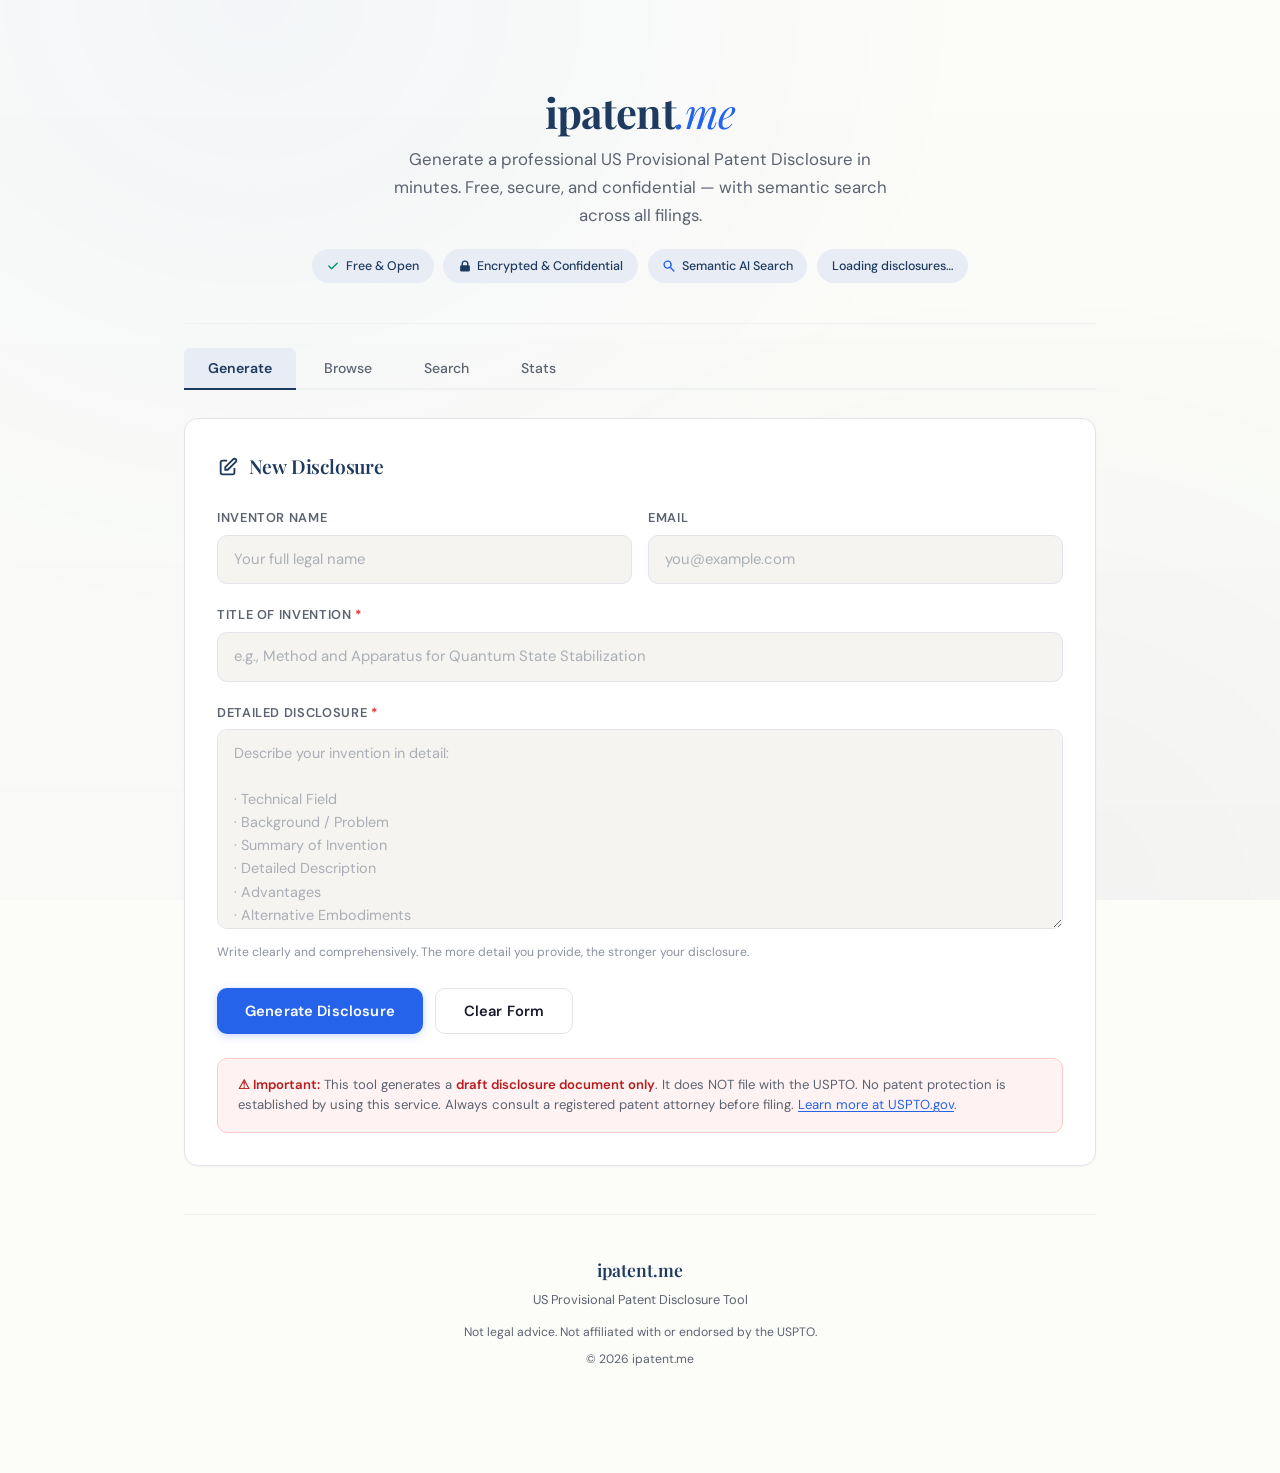
==== commit 45a044b0: "redesign(ipatent): warm professional light theme with accessibility - Replace dark theme (#0a0a12) w" ====
--- a/ipatent-me/public/index.html
+++ b/ipatent-me/public/index.html
@@ -5,7 +5,7 @@
 <meta name="viewport" content="width=device-width, initial-scale=1.0">
 <title>ipatent.me — US Provisional Patent Disclosure Generator</title>
 <meta name="description" content="Generate a US Provisional Patent Disclosure in minutes. Free, secure, confidential. Semantic search across all disclosures.">
-<meta name="theme-color" content="#4f46e5">
+<meta name="theme-color" content="#1e3a5f">
 <meta property="og:title" content="ipatent.me — US Provisional Patent Disclosure Generator">
 <meta property="og:description" content="Generate a US Provisional Patent Disclosure in minutes. Free, secure, confidential.">
 <meta property="og:type" content="website">
@@ -13,129 +13,531 @@
 <meta name="twitter:card" content="summary_large_image">
 <meta name="twitter:title" content="ipatent.me">
 <meta name="twitter:description" content="US Provisional Disclosure Generator + Semantic Search">
+<link rel="preconnect" href="https://fonts.googleapis.com">
+<link rel="preconnect" href="https://fonts.gstatic.com" crossorigin>
+<link href="https://fonts.googleapis.com/css2?family=DM+Sans:ital,opsz,wght@0,9..40,400..700;1,9..40,400..700&family=Playfair+Display:ital,wght@0,400..700;1,400..700&family=JetBrains+Mono:wght@400;500&display=swap" rel="stylesheet">
 
 <style>
-:root{--bg:#0a0a12;--surface:#13132b;--text:#e8e8f0;--muted:#8888a8;--accent:#6366f1;--accent-glow:#818cf8;--border:#1e1e3a;--danger:#ef4444;--success:#22c55e;--radius:12px;--font:system-ui,-apple-system,'Segoe UI',sans-serif}
+/* ══════════════════════════════════════════
+   DESIGN TOKENS — Warm Editorial Professional
+   ══════════════════════════════════════════ */
+:root{
+  --bg:#fcfcf9;
+  --surface:#ffffff;
+  --surface-alt:#f5f4f0;
+  --text:#1a1a2e;
+  --text-secondary:#5c6370;
+  --muted:#8b919e;
+  --accent:#1e3a5f;
+  --accent-hover:#152d4a;
+  --accent-light:#e8edf5;
+  --accent-cta:#2563eb;
+  --accent-cta-hover:#1d4ed8;
+  --border:#e2e4e9;
+  --border-light:#f0f1f3;
+  --danger:#dc2626;
+  --danger-bg:#fef2f2;
+  --danger-border:#fecaca;
+  --success:#059669;
+  --success-bg:#ecfdf5;
+  --success-border:#a7f3d0;
+  --shadow-sm:0 1px 2px rgba(0,0,0,.04);
+  --shadow-md:0 4px 12px rgba(0,0,0,.06),0 1px 3px rgba(0,0,0,.04);
+  --shadow-lg:0 12px 32px rgba(0,0,0,.08),0 4px 8px rgba(0,0,0,.04);
+  --radius:10px;
+  --radius-sm:6px;
+  --radius-lg:14px;
+  --font-display:'Playfair Display',Georgia,'Times New Roman',serif;
+  --font-body:'DM Sans',-apple-system,BlinkMacSystemFont,'Segoe UI',sans-serif;
+  --font-mono:'JetBrains Mono','SF Mono','Fira Code',monospace;
+  --max-w:960px;
+  --transition:200ms cubic-bezier(.4,0,.2,1);
+}
+
+/* ══════════════════════════════════════════
+   RESET & BASE
+   ══════════════════════════════════════════ */
 *,*::before,*::after{box-sizing:border-box;margin:0;padding:0}
-body{background:var(--bg);color:var(--text);font-family:var(--font);line-height:1.6;min-height:100vh;overflow-x:hidden}
-.bg-grid{position:fixed;inset:0;background-image:radial-gradient(circle at 1px 1px,rgba(99,102,241,.08) 1px,transparent 0);background-size:40px 40px;pointer-events:none;z-index:0}
-.bg-glow{position:fixed;top:-200px;left:50%;transform:translateX(-50%);width:600px;height:600px;background:radial-gradient(circle,rgba(99,102,241,.12) 0%,transparent 60%);pointer-events:none;z-index:0}
-.container{position:relative;z-index:1;max-width:900px;margin:0 auto;padding:2rem 1.5rem 4rem}
-header{text-align:center;padding:3rem 0 2rem}
-.logo{font-size:2.2rem;font-weight:800;letter-spacing:-.03em;background:linear-gradient(135deg,var(--accent),var(--accent-glow),#a78bfa);-webkit-background-clip:text;-webkit-text-fill-color:transparent;background-clip:text}
-.tagline{color:var(--muted);font-size:1.05rem;margin-top:.5rem}
-.badge-row{display:flex;gap:.75rem;justify-content:center;flex-wrap:wrap;margin-top:1rem}
-.badge{background:var(--surface);border:1px solid var(--border);border-radius:20px;padding:.3rem .75rem;font-size:.78rem;color:var(--muted);display:flex;align-items:center;gap:.35rem}
-.badge svg,.badge .icon-s{width:14px;height:14px;color:var(--success)}
-
-/* Tabs */
-.tabs{display:flex;gap:0;margin-bottom:0;border-bottom:2px solid var(--border)}
-.tab{padding:.75rem 1.5rem;font-size:.9rem;font-weight:600;cursor:pointer;color:var(--muted);border-bottom:2px solid transparent;margin-bottom:-2px;transition:all .2s;background:none;border-top:none;border-left:none;border-right:none;font-family:var(--font)}
-.tab:hover{color:var(--text)}
-.tab.active{color:var(--accent);border-bottom-color:var(--accent)}
-
-/* Cards */
-.card{background:var(--surface);border:1px solid var(--border);border-radius:var(--radius);padding:2rem;margin-bottom:1.5rem}
-.card-title{font-size:1.1rem;font-weight:700;margin-bottom:1.25rem;display:flex;align-items:center;gap:.5rem}
-.card-title .icon{width:22px;height:22px;color:var(--accent)}
-
-/* Form */
+html{scroll-behavior:smooth;-webkit-font-smoothing:antialiased;-moz-osx-font-smoothing:grayscale}
+body{
+  background:var(--bg);
+  color:var(--text);
+  font-family:var(--font-body);
+  font-size:1rem;
+  line-height:1.65;
+  min-height:100vh;
+  overflow-x:hidden;
+}
+::selection{background:var(--accent-light);color:var(--accent)}
+
+/* ══════════════════════════════════════════
+   FOCUS — Accessibility
+   ══════════════════════════════════════════ */
+:focus-visible{
+  outline:2px solid var(--accent-cta);
+  outline-offset:2px;
+  border-radius:var(--radius-sm);
+}
+
+/* ══════════════════════════════════════════
+   SUBTLE BACKGROUND TEXTURE
+   ══════════════════════════════════════════ */
+.bg-texture{
+  position:fixed;inset:0;
+  background-image:
+    linear-gradient(to bottom,transparent 0%,rgba(30,58,95,.015) 100%),
+    radial-gradient(ellipse at 20% 0%,rgba(37,99,235,.04) 0%,transparent 50%),
+    radial-gradient(ellipse at 80% 100%,rgba(30,58,95,.03) 0%,transparent 50%);
+  pointer-events:none;z-index:0;
+}
+
+/* ══════════════════════════════════════════
+   CONTAINER
+   ══════════════════════════════════════════ */
+.container{
+  position:relative;z-index:1;
+  max-width:var(--max-w);
+  margin:0 auto;
+  padding:2rem 1.5rem 4rem;
+}
+
+/* ══════════════════════════════════════════
+   HEADER
+   ══════════════════════════════════════════ */
+header{
+  text-align:center;
+  padding:3.5rem 0 2.5rem;
+  border-bottom:1px solid var(--border-light);
+  margin-bottom:1.5rem;
+}
+.logo{
+  font-family:var(--font-display);
+  font-size:2.6rem;
+  font-weight:700;
+  letter-spacing:-.02em;
+  color:var(--accent);
+  line-height:1.15;
+}
+.logo-accent{
+  color:var(--accent-cta);
+  font-weight:400;
+  font-style:italic;
+}
+.tagline{
+  color:var(--text-secondary);
+  font-size:1.05rem;
+  margin-top:.65rem;
+  font-weight:400;
+  max-width:520px;
+  margin-left:auto;margin-right:auto;
+}
+.badge-row{
+  display:flex;gap:.6rem;
+  justify-content:center;flex-wrap:wrap;
+  margin-top:1.25rem;
+}
+.badge{
+  background:var(--accent-light);
+  border:1px solid transparent;
+  border-radius:20px;
+  padding:.35rem .85rem;
+  font-size:.78rem;
+  color:var(--accent);
+  font-weight:500;
+  display:flex;align-items:center;gap:.35rem;
+  transition:background var(--transition),border-color var(--transition);
+}
+.badge:hover{background:#dce4f2}
+.badge svg,.badge .icon-s{width:14px;height:14px;flex-shrink:0}
+.badge .icon-s.check{color:var(--success)}
+.badge .icon-s.lock{color:var(--accent)}
+.badge .icon-s.search-icon{color:var(--accent-cta)}
+
+/* ══════════════════════════════════════════
+   TABS
+   ══════════════════════════════════════════ */
+.tabs{
+  display:flex;gap:.25rem;
+  margin-bottom:1.75rem;
+  border-bottom:2px solid var(--border-light);
+  padding:0;
+}
+.tab{
+  padding:.7rem 1.5rem;
+  font-size:.88rem;
+  font-weight:500;
+  cursor:pointer;
+  color:var(--text-secondary);
+  border:none;
+  border-bottom:2px solid transparent;
+  margin-bottom:-2px;
+  transition:all var(--transition);
+  background:none;
+  font-family:var(--font-body);
+  border-radius:var(--radius-sm) var(--radius-sm) 0 0;
+}
+.tab:hover{color:var(--text);background:var(--surface-alt)}
+.tab.active{
+  color:var(--accent);
+  font-weight:600;
+  border-bottom-color:var(--accent);
+  background:var(--accent-light);
+}
+.tab:focus-visible{outline-offset:-2px}
+
+/* ══════════════════════════════════════════
+   CARDS
+   ══════════════════════════════════════════ */
+.card{
+  background:var(--surface);
+  border:1px solid var(--border);
+  border-radius:var(--radius-lg);
+  padding:2rem;
+  margin-bottom:1.5rem;
+  box-shadow:var(--shadow-sm);
+  transition:box-shadow var(--transition);
+}
+.card:hover{box-shadow:var(--shadow-md)}
+.card-title{
+  font-family:var(--font-display);
+  font-size:1.2rem;
+  font-weight:600;
+  margin-bottom:1.5rem;
+  display:flex;align-items:center;gap:.6rem;
+  color:var(--accent);
+  letter-spacing:-.01em;
+}
+.card-title .icon{width:22px;height:22px;color:var(--accent);flex-shrink:0}
+
+/* ══════════════════════════════════════════
+   FORMS
+   ══════════════════════════════════════════ */
 .form-group{margin-bottom:1.25rem}
-.form-group label{display:block;font-size:.85rem;font-weight:600;color:var(--muted);margin-bottom:.4rem;text-transform:uppercase;letter-spacing:.04em}
+.form-group label{
+  display:block;
+  font-size:.8rem;
+  font-weight:600;
+  color:var(--text-secondary);
+  margin-bottom:.4rem;
+  text-transform:uppercase;
+  letter-spacing:.05em;
+}
 .form-group .required::after{content:' *';color:var(--danger)}
-.form-group input,.form-group textarea{width:100%;background:var(--bg);border:1px solid var(--border);border-radius:8px;padding:.75rem 1rem;color:var(--text);font-family:var(--font);font-size:.95rem;transition:border-color .2s,box-shadow .2s}
-.form-group input:focus,.form-group textarea:focus{outline:none;border-color:var(--accent);box-shadow:0 0 0 3px rgba(99,102,241,.15)}
-.form-group textarea{resize:vertical;min-height:200px}
-.form-group .hint{font-size:.78rem;color:var(--muted);margin-top:.3rem}
+.form-group input,.form-group textarea{
+  width:100%;
+  background:var(--surface-alt);
+  border:1.5px solid var(--border);
+  border-radius:var(--radius);
+  padding:.75rem 1rem;
+  color:var(--text);
+  font-family:var(--font-body);
+  font-size:.93rem;
+  line-height:1.6;
+  transition:border-color var(--transition),box-shadow var(--transition),background var(--transition);
+}
+.form-group input:hover,.form-group textarea:hover{border-color:#c4c8d0}
+.form-group input:focus,.form-group textarea:focus{
+  outline:none;
+  border-color:var(--accent-cta);
+  box-shadow:0 0 0 3px rgba(37,99,235,.1);
+  background:var(--surface);
+}
+.form-group input::placeholder,.form-group textarea::placeholder{color:var(--muted);opacity:.7}
+.form-group textarea{resize:vertical;min-height:200px;font-size:.9rem}
+.form-group .hint{font-size:.76rem;color:var(--muted);margin-top:.3rem}
 .form-row{display:grid;grid-template-columns:1fr 1fr;gap:1rem}
 @media(max-width:600px){.form-row{grid-template-columns:1fr}}
 
-/* Buttons */
-.btn{display:inline-flex;align-items:center;gap:.5rem;padding:.8rem 1.75rem;border:none;border-radius:8px;font-size:.95rem;font-weight:600;cursor:pointer;transition:all .2s;font-family:var(--font);text-decoration:none}
-.btn-primary{background:linear-gradient(135deg,var(--accent),#7c3aed);color:#fff;box-shadow:0 4px 14px rgba(99,102,241,.3)}
-.btn-primary:hover{transform:translateY(-1px);box-shadow:0 6px 20px rgba(99,102,241,.4)}
-.btn-primary:disabled{opacity:.5;cursor:not-allowed;transform:none}
-.btn-secondary{background:var(--surface);color:var(--text);border:1px solid var(--border)}
-.btn-secondary:hover{background:var(--border)}
-.btn-sm{padding:.4rem .9rem;font-size:.82rem}
+/* ══════════════════════════════════════════
+   BUTTONS
+   ══════════════════════════════════════════ */
+.btn{
+  display:inline-flex;align-items:center;gap:.5rem;
+  padding:.75rem 1.75rem;
+  border:none;
+  border-radius:var(--radius);
+  font-size:.92rem;
+  font-weight:600;
+  cursor:pointer;
+  transition:all var(--transition);
+  font-family:var(--font-body);
+  text-decoration:none;
+  letter-spacing:.01em;
+  white-space:nowrap;
+}
+.btn-primary{
+  background:var(--accent-cta);
+  color:#fff;
+  box-shadow:0 2px 8px rgba(37,99,235,.25);
+}
+.btn-primary:hover{
+  background:var(--accent-cta-hover);
+  transform:translateY(-1px);
+  box-shadow:0 6px 16px rgba(37,99,235,.3);
+}
+.btn-primary:active{transform:translateY(0)}
+.btn-primary:disabled{opacity:.5;cursor:not-allowed;transform:none;box-shadow:none}
+.btn-secondary{
+  background:var(--surface);
+  color:var(--text);
+  border:1.5px solid var(--border);
+}
+.btn-secondary:hover{background:var(--surface-alt);border-color:var(--muted)}
+.btn-sm{padding:.45rem 1rem;font-size:.82rem;border-radius:var(--radius-sm)}
 .btn-row{display:flex;gap:.75rem;flex-wrap:wrap;margin-top:1.5rem}
 
-/* Results */
-.result{display:none;margin-top:1.5rem}
+/* ══════════════════════════════════════════
+   RESULTS
+   ══════════════════════════════════════════ */
+.result{display:none;margin-top:1.5rem;animation:fadeIn .35s ease}
 .result.show{display:block}
-.result-frame{width:100%;height:500px;border:1px solid var(--border);border-radius:var(--radius);background:#fff;margin:1rem 0}
-
-/* Search */
-.search-box{display:flex;gap:.5rem;margin-bottom:1.5rem}
-.search-box input{flex:1;background:var(--bg);border:1px solid var(--border);border-radius:8px;padding:.75rem 1rem;color:var(--text);font-size:.95rem;font-family:var(--font)}
-.search-box input:focus{outline:none;border-color:var(--accent)}
-
-/* Submission list */
-.sub-list{display:flex;flex-direction:column;gap:.75rem}
-.sub-item{background:var(--bg);border:1px solid var(--border);border-radius:8px;padding:1rem 1.25rem;transition:border-color .2s;cursor:pointer}
-.sub-item:hover{border-color:var(--accent)}
-.sub-item .sub-title{font-weight:600;font-size:.95rem;margin-bottom:.25rem}
-.sub-item .sub-meta{font-size:.78rem;color:var(--muted);display:flex;gap:1rem;flex-wrap:wrap}
-.sub-item .sub-score{font-size:.75rem;color:var(--accent);font-weight:600}
-
-/* Stats */
-.stats-grid{display:grid;grid-template-columns:repeat(auto-fit,minmax(160px,1fr));gap:1rem;margin-bottom:1.5rem}
-.stat-card{background:var(--bg);border:1px solid var(--border);border-radius:8px;padding:1.25rem;text-align:center}
-.stat-value{font-size:2rem;font-weight:800;color:var(--accent)}
-.stat-label{font-size:.78rem;color:var(--muted);margin-top:.25rem}
-
-/* Disclaimer */
-.disclaimer{background:rgba(239,68,68,.06);border:1px solid rgba(239,68,68,.2);border-radius:8px;padding:1rem;margin-top:1.5rem;font-size:.82rem;color:var(--muted)}
-.disclaimer strong{color:#f87171}
-
-/* Footer */
-footer{text-align:center;padding:2rem 0;color:var(--muted);font-size:.8rem;border-top:1px solid var(--border);margin-top:3rem}
-footer a{color:var(--accent);text-decoration:none}
-
-/* Loader & Toast */
-.loader{display:none;width:20px;height:20px;border:2px solid rgba(255,255,255,.3);border-top-color:#fff;border-radius:50%;animation:spin .6s linear infinite}
+@keyframes fadeIn{from{opacity:0;transform:translateY(8px)}to{opacity:1;transform:translateY(0)}}
+.result-frame{
+  width:100%;height:500px;
+  border:1px solid var(--border);
+  border-radius:var(--radius);
+  background:#fff;
+  margin:1rem 0;
+  box-shadow:var(--shadow-sm);
+}
+
+/* ══════════════════════════════════════════
+   SEARCH
+   ══════════════════════════════════════════ */
+.search-box{display:flex;gap:.55rem;margin-bottom:1.5rem}
+.search-box input{
+  flex:1;
+  background:var(--surface-alt);
+  border:1.5px solid var(--border);
+  border-radius:var(--radius);
+  padding:.75rem 1rem;
+  color:var(--text);
+  font-size:.93rem;
+  font-family:var(--font-body);
+  transition:border-color var(--transition),box-shadow var(--transition);
+}
+.search-box input:focus{outline:none;border-color:var(--accent-cta);box-shadow:0 0 0 3px rgba(37,99,235,.1);background:var(--surface)}
+
+/* ══════════════════════════════════════════
+   SUBMISSION LIST
+   ══════════════════════════════════════════ */
+.sub-list{display:flex;flex-direction:column;gap:.6rem}
+.sub-item{
+  background:var(--surface-alt);
+  border:1.5px solid var(--border-light);
+  border-radius:var(--radius);
+  padding:1rem 1.25rem;
+  transition:all var(--transition);
+  cursor:pointer;
+}
+.sub-item:hover{
+  border-color:var(--accent);
+  background:var(--accent-light);
+  box-shadow:var(--shadow-sm);
+}
+.sub-item .sub-title{
+  font-weight:600;font-size:.93rem;margin-bottom:.25rem;
+  color:var(--text);
+}
+.sub-item .sub-meta{
+  font-size:.78rem;color:var(--text-secondary);
+  display:flex;gap:1rem;flex-wrap:wrap;
+}
+.sub-item .sub-score{
+  font-size:.75rem;
+  color:var(--accent-cta);
+  font-weight:600;
+  font-family:var(--font-mono);
+  background:rgba(37,99,235,.08);
+  padding:.15rem .5rem;
+  border-radius:4px;
+}
+
+/* ══════════════════════════════════════════
+   STATS
+   ══════════════════════════════════════════ */
+.stats-grid{
+  display:grid;
+  grid-template-columns:repeat(auto-fit,minmax(160px,1fr));
+  gap:1rem;
+  margin-bottom:1.5rem;
+}
+.stat-card{
+  background:var(--accent-light);
+  border:1px solid transparent;
+  border-radius:var(--radius);
+  padding:1.5rem 1.25rem;
+  text-align:center;
+  transition:box-shadow var(--transition),border-color var(--transition);
+}
+.stat-card:hover{box-shadow:var(--shadow-md);border-color:var(--border)}
+.stat-value{
+  font-family:var(--font-display);
+  font-size:2.25rem;
+  font-weight:700;
+  color:var(--accent);
+  line-height:1.1;
+}
+.stat-label{
+  font-size:.78rem;
+  color:var(--text-secondary);
+  margin-top:.35rem;
+  font-weight:500;
+  text-transform:uppercase;
+  letter-spacing:.04em;
+}
+
+/* ══════════════════════════════════════════
+   DISCLAIMER
+   ══════════════════════════════════════════ */
+.disclaimer{
+  background:var(--danger-bg);
+  border:1px solid var(--danger-border);
+  border-radius:var(--radius);
+  padding:1rem 1.25rem;
+  margin-top:1.5rem;
+  font-size:.82rem;
+  color:var(--text-secondary);
+  line-height:1.55;
+}
+.disclaimer strong{color:#b91c1c;font-weight:600}
+.disclaimer a{color:var(--accent-cta);text-decoration:underline;text-underline-offset:2px}
+.disclaimer a:hover{color:var(--accent-cta-hover)}
+
+/* ══════════════════════════════════════════
+   FOOTER
+   ══════════════════════════════════════════ */
+footer{
+  text-align:center;
+  padding:2.5rem 0;
+  color:var(--text-secondary);
+  font-size:.8rem;
+  border-top:1px solid var(--border-light);
+  margin-top:3rem;
+}
+footer .footer-logo{
+  font-family:var(--font-display);
+  font-size:1.1rem;
+  font-weight:600;
+  color:var(--accent);
+  margin-bottom:.35rem;
+}
+footer a{color:var(--accent-cta);text-decoration:none;font-weight:500}
+footer a:hover{text-decoration:underline}
+
+/* ══════════════════════════════════════════
+   LOADER & TOAST
+   ══════════════════════════════════════════ */
+.loader{
+  display:none;
+  width:18px;height:18px;
+  border:2px solid rgba(255,255,255,.35);
+  border-top-color:#fff;
+  border-radius:50%;
+  animation:spin .6s linear infinite;
+}
 .loader.show{display:inline-block}
 @keyframes spin{to{transform:rotate(360deg)}}
-.toast{position:fixed;bottom:20px;right:20px;background:var(--surface);border:1px solid var(--border);border-radius:8px;padding:1rem 1.5rem;color:var(--text);font-size:.9rem;z-index:100;animation:slideIn .3s ease;box-shadow:0 8px 30px rgba(0,0,0,.4)}
-.toast.error{border-color:var(--danger)}.toast.success{border-color:var(--success)}
-@keyframes slideIn{from{transform:translateY(20px);opacity:0}to{transform:translateY(0);opacity:1}}
-.panel{display:none}.panel.active{display:block}
+
+.toast{
+  position:fixed;bottom:24px;right:24px;
+  background:var(--surface);
+  border:1px solid var(--border);
+  border-radius:var(--radius);
+  padding:.9rem 1.5rem;
+  color:var(--text);
+  font-size:.88rem;
+  font-weight:500;
+  z-index:100;
+  animation:slideIn .3s ease;
+  box-shadow:var(--shadow-lg);
+  max-width:380px;
+}
+.toast.error{
+  background:var(--danger-bg);
+  border-color:var(--danger-border);
+  color:#991b1b;
+}
+.toast.success{
+  background:var(--success-bg);
+  border-color:var(--success-border);
+  color:#065f46;
+}
+.toast.info{
+  background:var(--accent-light);
+  border-color:#c4d5e8;
+  color:var(--accent);
+}
+@keyframes slideIn{from{transform:translateY(16px);opacity:0}to{transform:translateY(0);opacity:1}}
+
+/* ══════════════════════════════════════════
+   PANELS
+   ══════════════════════════════════════════ */
+.panel{display:none}
+.panel.active{display:block;animation:fadeIn .3s ease}
+
+/* ══════════════════════════════════════════
+   RESPONSIVE
+   ══════════════════════════════════════════ */
+@media(max-width:768px){
+  .logo{font-size:2rem}
+  .card{padding:1.5rem}
+  .container{padding:1.25rem 1rem 3rem}
+  .stats-grid{grid-template-columns:repeat(2,1fr)}
+  .result-frame{height:400px}
+}
+@media(max-width:480px){
+  .logo{font-size:1.7rem}
+  .tagline{font-size:.9rem}
+  .tab{padding:.6rem 1rem;font-size:.8rem}
+  .search-box{flex-direction:column}
+  .search-box .btn{width:100%;justify-content:center}
+  .stats-grid{grid-template-columns:1fr 1fr}
+}
+
+/* ══════════════════════════════════════════
+   REDUCED MOTION
+   ══════════════════════════════════════════ */
+@media(prefers-reduced-motion:reduce){
+  *,*::before,*::after{animation-duration:.01ms!important;animation-iteration-count:1!important;transition-duration:.01ms!important}
+}
 </style>
 </head>
 <body>
-<div class="bg-grid"></div><div class="bg-glow"></div>
+
+<div class="bg-texture"></div>
 
 <div class="container">
   <header>
-    <div class="logo">ipatent.me</div>
-    <p class="tagline">US Provisional Disclosure Generator · Semantic Search · Free &amp; Confidential</p>
+    <div class="logo">ipatent<span class="logo-accent">.me</span></div>
+    <p class="tagline">Generate a professional US Provisional Patent Disclosure in minutes. Free, secure, and confidential — with semantic search across all filings.</p>
     <div class="badge-row">
-      <span class="badge"><svg class="icon-s" viewBox="0 0 20 20" fill="currentColor"><path fill-rule="evenodd" d="M16.707 5.293a1 1 0 010 1.414l-8 8a1 1 0 01-1.414 0l-4-4a1 1 0 011.414-1.414L8 12.586l7.293-7.293a1 1 0 011.414 0z" clip-rule="evenodd"/></svg> Free</span>
-      <span class="badge"><svg class="icon-s" viewBox="0 0 20 20" fill="currentColor"><path fill-rule="evenodd" d="M5 9V7a5 5 0 0110 0v2a2 2 0 012 2v5a2 2 0 01-2 2H5a2 2 0 01-2-2v-5a2 2 0 012-2zm8-2v2H7V7a3 3 0 016 0z" clip-rule="evenodd"/></svg> Encrypted</span>
-      <span class="badge"><svg class="icon-s" viewBox="0 0 20 20" fill="currentColor"><path fill-rule="evenodd" d="M8 4a4 4 0 100 8 4 4 0 000-8zM2 8a6 6 0 1110.89 3.476l4.817 4.817a1 1 0 01-1.414 1.414l-4.816-4.816A6 6 0 012 8z" clip-rule="evenodd"/></svg> Semantic Search</span>
-      <span class="badge" id="submission-count">0 disclosures</span>
+      <span class="badge"><svg class="icon-s check" viewBox="0 0 20 20" fill="currentColor" aria-hidden="true"><path fill-rule="evenodd" d="M16.707 5.293a1 1 0 010 1.414l-8 8a1 1 0 01-1.414 0l-4-4a1 1 0 011.414-1.414L8 12.586l7.293-7.293a1 1 0 011.414 0z" clip-rule="evenodd"></path></svg> Free &amp; Open</span>
+      <span class="badge"><svg class="icon-s lock" viewBox="0 0 20 20" fill="currentColor" aria-hidden="true"><path fill-rule="evenodd" d="M5 9V7a5 5 0 0110 0v2a2 2 0 012 2v5a2 2 0 01-2 2H5a2 2 0 01-2-2v-5a2 2 0 012-2zm8-2v2H7V7a3 3 0 016 0z" clip-rule="evenodd"></path></svg> Encrypted &amp; Confidential</span>
+      <span class="badge"><svg class="icon-s search-icon" viewBox="0 0 20 20" fill="currentColor" aria-hidden="true"><path fill-rule="evenodd" d="M8 4a4 4 0 100 8 4 4 0 000-8zM2 8a6 6 0 1110.89 3.476l4.817 4.817a1 1 0 01-1.414 1.414l-4.816-4.816A6 6 0 012 8z" clip-rule="evenodd"></path></svg> Semantic AI Search</span>
+      <span class="badge" id="submission-count" aria-live="polite">Loading disclosures…</span>
     </div>
   </header>
 
   <!-- Tabs -->
-  <div class="tabs">
-    <button class="tab active" data-panel="generate">Generate</button>
-    <button class="tab" data-panel="browse">Browse</button>
-    <button class="tab" data-panel="search-panel">Search</button>
-    <button class="tab" data-panel="stats-panel">Stats</button>
-  </div>
+  <nav class="tabs" role="tablist" aria-label="Main navigation">
+    <button class="tab active" role="tab" aria-selected="true" data-panel="generate" id="tab-generate">Generate</button>
+    <button class="tab" role="tab" aria-selected="false" data-panel="browse" id="tab-browse">Browse</button>
+    <button class="tab" role="tab" aria-selected="false" data-panel="search-panel" id="tab-search">Search</button>
+    <button class="tab" role="tab" aria-selected="false" data-panel="stats-panel" id="tab-stats">Stats</button>
+  </nav>
 
   <!-- Generate Panel -->
-  <div class="panel active" id="panel-generate">
+  <div class="panel active" id="panel-generate" role="tabpanel" aria-labelledby="tab-generate">
     <div class="card">
       <div class="card-title">
-        <svg class="icon" viewBox="0 0 24 24" fill="none" stroke="currentColor" stroke-width="2"><path d="M11 5H6a2 2 0 00-2 2v11a2 2 0 002 2h11a2 2 0 002-2v-5m-1.414-9.414a2 2 0 112.828 2.828L11.828 15H9v-2.828l8.586-8.586z"/></svg>
+        <svg class="icon" viewBox="0 0 24 24" fill="none" stroke="currentColor" stroke-width="2" aria-hidden="true"><path d="M11 5H6a2 2 0 00-2 2v11a2 2 0 002 2h11a2 2 0 002-2v-5m-1.414-9.414a2 2 0 112.828 2.828L11.828 15H9v-2.828l8.586-8.586z"></path></svg>
         New Disclosure
       </div>
-      <form id="disclosure-form">
+      <form id="disclosure-form" novalidate>
         <div class="form-row">
-          <div class="form-group"><label for="inventor_name">Inventor Name</label><input type="text" id="inventor_name" placeholder="Your full legal name" maxlength="200"></div>
-          <div class="form-group"><label for="inventor_email">Email</label><input type="email" id="inventor_email" placeholder="your@email.com" maxlength="200"></div>
+          <div class="form-group"><label for="inventor_name">Inventor Name</label><input type="text" id="inventor_name" placeholder="Your full legal name" maxlength="200" autocomplete="name"></div>
+          <div class="form-group"><label for="inventor_email">Email</label><input type="email" id="inventor_email" placeholder="you@example.com" maxlength="200" autocomplete="email"></div>
         </div>
         <div class="form-group">
           <label for="title" class="required">Title of Invention</label>
@@ -151,67 +553,69 @@
 · Detailed Description
 · Advantages
 · Alternative Embodiments" required></textarea>
+          <span class="hint">Write clearly and comprehensively. The more detail you provide, the stronger your disclosure.</span>
         </div>
         <div class="btn-row">
-          <button type="submit" class="btn btn-primary" id="submit-btn"><span id="btn-text">Generate Disclosure</span><span class="loader" id="loader"></span></button>
-          <button type="button" class="btn btn-secondary" onclick="document.getElementById('disclosure-form').reset();document.getElementById('result').classList.remove('show')">Clear</button>
+          <button type="submit" class="btn btn-primary" id="submit-btn"><span id="btn-text">Generate Disclosure</span><span class="loader" id="loader" aria-hidden="true"></span></button>
+          <button type="button" class="btn btn-secondary" onclick="document.getElementById('disclosure-form').reset();document.getElementById('result').classList.remove('show')">Clear Form</button>
         </div>
       </form>
-      <div class="disclaimer">
-        <strong>⚠ IMPORTANT:</strong> Generates a <strong>draft disclosure only</strong>. Does NOT file with the USPTO. No patent protection is established. Consult a registered patent attorney. <a href="https://www.uspto.gov/patents/basics" style="color:var(--accent)">USPTO.gov</a>
+      <div class="disclaimer" role="alert">
+        <strong>⚠ Important:</strong> This tool generates a <strong>draft disclosure document only</strong>. It does NOT file with the USPTO. No patent protection is established by using this service. Always consult a registered patent attorney before filing. <a href="https://www.uspto.gov/patents/basics" target="_blank" rel="noopener">Learn more at USPTO.gov</a>.
       </div>
     </div>
     <div class="result" id="result">
       <div class="card">
-        <div class="card-title"><svg class="icon" viewBox="0 0 24 24" fill="none" stroke="currentColor" stroke-width="2"><path d="M9 12l2 2 4-4m6 2a9 9 0 11-18 0 9 9 0 0118 0z"/></svg>Your Disclosure</div>
+        <div class="card-title"><svg class="icon" viewBox="0 0 24 24" fill="none" stroke="currentColor" stroke-width="2" aria-hidden="true"><path d="M9 12l2 2 4-4m6 2a9 9 0 11-18 0 9 9 0 0118 0z"></path></svg>Your Disclosure</div>
         <div class="btn-row" style="margin-bottom:1rem">
           <button class="btn btn-primary btn-sm" onclick="printResult()">Print / Save PDF</button>
           <button class="btn btn-secondary btn-sm" onclick="downloadHTML()">Download HTML</button>
         </div>
-        <iframe class="result-frame" id="result-frame" title="Disclosure"></iframe>
+        <iframe class="result-frame" id="result-frame" title="Disclosure preview"></iframe>
       </div>
     </div>
   </div>
 
   <!-- Browse Panel -->
-  <div class="panel" id="panel-browse">
+  <div class="panel" id="panel-browse" role="tabpanel" aria-labelledby="tab-browse">
     <div class="card">
-      <div class="card-title"><svg class="icon" viewBox="0 0 24 24" fill="none" stroke="currentColor" stroke-width="2"><path d="M19 11H5m14 0a2 2 0 012 2v6a2 2 0 01-2 2H5a2 2 0 01-2-2v-6a2 2 0 012-2m14 0V9a2 2 0 00-2-2M5 11V9a2 2 0 012-2m0 0V5a2 2 0 012-2h6a2 2 0 012 2v2M7 7h10"/></svg>Recent Disclosures</div>
-      <div class="sub-list" id="recent-list"><span style="color:var(--muted)">Loading...</span></div>
+      <div class="card-title"><svg class="icon" viewBox="0 0 24 24" fill="none" stroke="currentColor" stroke-width="2" aria-hidden="true"><path d="M19 11H5m14 0a2 2 0 012 2v6a2 2 0 01-2 2H5a2 2 0 01-2-2v-6a2 2 0 012-2m14 0V9a2 2 0 00-2-2M5 11V9a2 2 0 012-2m0 0V5a2 2 0 012-2h6a2 2 0 012 2v2M7 7h10"></path></svg>Recent Disclosures</div>
+      <div class="sub-list" id="recent-list"><span style="color:var(--muted)">Loading recent disclosures…</span></div>
     </div>
   </div>
 
   <!-- Search Panel -->
-  <div class="panel" id="panel-search-panel">
+  <div class="panel" id="panel-search-panel" role="tabpanel" aria-labelledby="tab-search">
     <div class="card">
-      <div class="card-title"><svg class="icon" viewBox="0 0 24 24" fill="none" stroke="currentColor" stroke-width="2"><circle cx="11" cy="11" r="8"/><path d="m21 21-4.35-4.35"/></svg>Semantic Search</div>
-      <p style="color:var(--muted);font-size:.85rem;margin-bottom:1rem">Search across all disclosures using AI embeddings. Find related inventions by meaning, not just keywords.</p>
+      <div class="card-title"><svg class="icon" viewBox="0 0 24 24" fill="none" stroke="currentColor" stroke-width="2" aria-hidden="true"><circle cx="11" cy="11" r="8"></circle><path d="m21 21-4.35-4.35"></path></svg>Semantic Search</div>
+      <p style="color:var(--text-secondary);font-size:.88rem;margin-bottom:1.25rem;line-height:1.55">Search across all disclosures using AI-powered semantic embeddings. Find related inventions by <em>meaning</em>, not just keywords.</p>
       <div class="search-box">
-        <input type="text" id="search-query" placeholder="Describe an invention or concept to find related disclosures..." onkeydown="if(event.key==='Enter')doSearch()">
+        <input type="text" id="search-query" placeholder="Describe an invention or concept to find related disclosures…" onkeydown="if(event.key==='Enter')doSearch()" aria-label="Search disclosures">
         <button class="btn btn-primary" onclick="doSearch()">Search</button>
       </div>
-      <div class="sub-list" id="search-results"><span style="color:var(--muted)">Enter a query above to search disclosures.</span></div>
+      <div class="sub-list" id="search-results"><span style="color:var(--muted)">Enter a query above to begin searching.</span></div>
     </div>
   </div>
 
   <!-- Stats Panel -->
-  <div class="panel" id="panel-stats-panel">
+  <div class="panel" id="panel-stats-panel" role="tabpanel" aria-labelledby="tab-stats">
     <div class="card">
-      <div class="card-title"><svg class="icon" viewBox="0 0 24 24" fill="none" stroke="currentColor" stroke-width="2"><path d="M18 20V10M12 20V4M6 20v-6"/></svg>Platform Analytics</div>
-      <div class="stats-grid" id="stats-cards"><span style="color:var(--muted)">Loading...</span></div>
-      <div class="sub-list" id="stats-recent"><span style="color:var(--muted)">Loading recent submissions...</span></div>
+      <div class="card-title"><svg class="icon" viewBox="0 0 24 24" fill="none" stroke="currentColor" stroke-width="2" aria-hidden="true"><path d="M18 20V10M12 20V4M6 20v-6"></path></svg>Platform Analytics</div>
+      <div class="stats-grid" id="stats-cards"><span style="color:var(--muted)">Loading statistics…</span></div>
+      <div class="sub-list" id="stats-recent"><span style="color:var(--muted)">Loading recent submissions…</span></div>
     </div>
   </div>
 
   <footer>
-    <p><a href="https://ipatent.me">ipatent.me</a> · US Provisional Patent Disclosure Tool</p>
-    <p style="margin-top:.5rem">Not legal advice. Not affiliated with the USPTO.</p>
-    <p style="margin-top:.25rem">&copy; 2026 ipatent.me</p>
+    <div class="footer-logo">ipatent.me</div>
+    <p style="margin-top:.25rem">US Provisional Patent Disclosure Tool</p>
+    <p style="margin-top:.75rem;font-size:.76rem">Not legal advice. Not affiliated with or endorsed by the USPTO.</p>
+    <p style="margin-top:.4rem;font-size:.76rem">&copy; 2026 ipatent.me</p>
   </footer>
 </div>
 
 <script>
-const API = '/api';
+const API = 'https://ipatent-api.q08.workers.dev/api';
 const SESSION = crypto.randomUUID ? crypto.randomUUID() : Date.now().toString(36);
 sessionStorage.setItem('ipatent_session', SESSION);
 
@@ -224,20 +628,38 @@
 
 // ── Toast ──
 function toast(msg, type) {
-  const t = document.createElement('div'); t.className = 'toast ' + (type||'info'); t.textContent = msg;
-  document.body.appendChild(t); setTimeout(() => t.remove(), 4000);
-}
-
-// ── Tab Switching ──
+  const t = document.createElement('div');
+  t.className = 'toast ' + (type||'info');
+  t.textContent = msg;
+  t.setAttribute('role','status');
+  t.setAttribute('aria-live','polite');
+  document.body.appendChild(t);
+  setTimeout(() => { t.style.opacity='0'; t.style.transition='opacity .3s ease'; setTimeout(() => t.remove(), 300); }, 4500);
+}
+
+// ── Tab Switching (with ARIA) ──
 document.querySelectorAll('.tab').forEach(tab => {
   tab.addEventListener('click', () => {
-    document.querySelectorAll('.tab').forEach(t => t.classList.remove('active'));
-    document.querySelectorAll('.panel').forEach(p => p.classList.remove('active'));
+    document.querySelectorAll('.tab').forEach(t => { t.classList.remove('active'); t.setAttribute('aria-selected','false'); });
+    document.querySelectorAll('.panel').forEach(p => { p.classList.remove('active'); });
     tab.classList.add('active');
+    tab.setAttribute('aria-selected','true');
     const panelId = 'panel-' + tab.dataset.panel;
-    document.getElementById(panelId).classList.add('active');
+    const panel = document.getElementById(panelId);
+    if (panel) panel.classList.add('active');
     if (tab.dataset.panel === 'browse') loadRecent();
     if (tab.dataset.panel === 'stats-panel') loadStats();
+  });
+  // Keyboard accessibility
+  tab.addEventListener('keydown', (e) => {
+    if (e.key === 'ArrowRight' || e.key === 'ArrowLeft') {
+      e.preventDefault();
+      const tabs = Array.from(document.querySelectorAll('.tab'));
+      const idx = tabs.indexOf(tab);
+      const next = e.key === 'ArrowRight' ? (idx + 1) % tabs.length : (idx - 1 + tabs.length) % tabs.length;
+      tabs[next].focus();
+      tabs[next].click();
+    }
   });
 });
 
@@ -245,7 +667,7 @@
 document.getElementById('disclosure-form').addEventListener('submit', async (e) => {
   e.preventDefault();
   const btn = document.getElementById('submit-btn'), btnText = document.getElementById('btn-text'), loader = document.getElementById('loader');
-  btn.disabled = true; btnText.textContent = 'Generating...'; loader.classList.add('show');
+  btn.disabled = true; btnText.textContent = 'Generating…'; loader.classList.add('show');
 
   const payload = {
     inventor_name: document.getElementById('inventor_name').value.trim(),
@@ -257,14 +679,15 @@
 
   try {
     const r = await fetch(`${API}/submit`, { method: 'POST', headers: {'Content-Type':'application/json'}, body: JSON.stringify(payload) });
-    if (!r.ok) { const e = await r.json().catch(()=>({error:'Server error'})); throw new Error(e.error); }
+    if (!r.ok) { const e = await r.json().catch(()=>({error:'Server error'})); throw new Error(e.error || 'Server error'); }
     const html = await r.text();
     const sid = r.headers.get('X-Submission-ID') || 'unknown';
     document.getElementById('result-frame').srcdoc = html;
     document.getElementById('result').classList.add('show');
     document.getElementById('result').scrollIntoView({behavior:'smooth'});
-    toast('Disclosure generated! ID: ' + sid, 'success');
+    toast('Disclosure generated successfully!', 'success');
     updateCount();
+    track('submit', {submission_id: sid});
   } catch (err) { toast('Error: ' + err.message, 'error'); }
   finally { btn.disabled = false; btnText.textContent = 'Generate Disclosure'; loader.classList.remove('show'); }
 });
@@ -279,14 +702,14 @@
 // ── Browse ──
 async function loadRecent() {
   const el = document.getElementById('recent-list');
-  el.innerHTML = '<span style="color:var(--muted)">Loading...</span>';
+  el.innerHTML = '<span style="color:var(--muted)">Loading…</span>';
   try {
     const r = await fetch(`${API}/submissions?limit=20`);
     const d = await r.json();
-    if (!d.results || d.results.length === 0) { el.innerHTML = '<span style="color:var(--muted)">No disclosures yet. Be the first!</span>'; return; }
+    if (!d.results || d.results.length === 0) { el.innerHTML = '<span style="color:var(--muted)">No disclosures yet. Be the first to generate one!</span>'; return; }
     document.getElementById('submission-count').textContent = d.total + ' disclosures';
     el.innerHTML = d.results.map(s => `
-      <div class="sub-item" onclick="viewSubmission('${s.submission_id}')">
+      <div class="sub-item" onclick="viewSubmission('${s.submission_id}')" role="button" tabindex="0" aria-label="View disclosure: ${esc(s.title)}" onkeydown="if(event.key==='Enter')viewSubmission('${s.submission_id}')">
         <div class="sub-title">${esc(s.title)}</div>
         <div class="sub-meta">
           <span>${esc(s.inventor_name || 'Anonymous')}</span>
@@ -295,18 +718,19 @@
           <span>${s.status}</span>
         </div>
       </div>`).join('');
-  } catch { el.innerHTML = '<span style="color:var(--danger)">Failed to load.</span>'; }
+  } catch { el.innerHTML = '<span style="color:var(--danger)">Failed to load disclosures. Please try again.</span>'; }
 }
 
 async function viewSubmission(id) {
   try {
     const r = await fetch(`${API}/submissions/${id}`);
-    if (!r.ok) { toast('Not found', 'error'); return; }
+    if (!r.ok) { toast('Disclosure not found', 'error'); return; }
     const html = await r.text();
     document.getElementById('result-frame').srcdoc = html;
     document.getElementById('result').classList.add('show');
     document.querySelector('[data-panel="generate"]').click();
     document.getElementById('result').scrollIntoView({behavior:'smooth'});
+    track('view_submission', {submission_id: id});
   } catch { toast('Error loading disclosure', 'error'); }
 }
 
@@ -315,19 +739,19 @@
   const q = document.getElementById('search-query').value.trim();
   if (!q) return;
   const el = document.getElementById('search-results');
-  el.innerHTML = '<span style="color:var(--muted)">Searching...</span>';
+  el.innerHTML = '<span style="color:var(--muted)">Searching disclosures…</span>';
   track('search', {query: q});
 
   try {
     const r = await fetch(`${API}/search`, { method: 'POST', headers: {'Content-Type':'application/json'}, body: JSON.stringify({query: q, limit: 20, session_id: SESSION}) });
     const d = await r.json();
-    if (!d.results || d.results.length === 0) { el.innerHTML = '<span style="color:var(--muted)">No matching disclosures found.</span>'; return; }
+    if (!d.results || d.results.length === 0) { el.innerHTML = '<span style="color:var(--muted)">No matching disclosures found. Try different search terms.</span>'; return; }
     el.innerHTML = d.results.map(s => `
-      <div class="sub-item" onclick="viewSubmission('${s.submission_id}')">
-        <div class="sub-title">${esc(s.title)} <span class="sub-score">${s.score.toFixed(3)}</span></div>
-        <div class="sub-meta"><span>${esc(s.inventor_name || 'Anonymous')}</span><span>Score: ${s.score.toFixed(3)}</span></div>
+      <div class="sub-item" onclick="viewSubmission('${s.submission_id}')" role="button" tabindex="0" aria-label="View: ${esc(s.title)} (relevance: ${s.score.toFixed(2)})" onkeydown="if(event.key==='Enter')viewSubmission('${s.submission_id}')">
+        <div class="sub-title">${esc(s.title)} <span class="sub-score">${(s.score*100).toFixed(1)}% match</span></div>
+        <div class="sub-meta"><span>${esc(s.inventor_name || 'Anonymous')}</span><span>Semantic score: ${s.score.toFixed(3)}</span></div>
       </div>`).join('');
-  } catch { el.innerHTML = '<span style="color:var(--danger)">Search failed.</span>'; }
+  } catch { el.innerHTML = '<span style="color:var(--danger)">Search failed. Please try again.</span>'; }
 }
 
 // ── Stats ──
@@ -336,17 +760,17 @@
     const r = await fetch(`${API}/stats`); const d = await r.json();
     document.getElementById('submission-count').textContent = (d.submissions?.total||0) + ' disclosures';
     document.getElementById('stats-cards').innerHTML = `
-      <div class="stat-card"><div class="stat-value">${d.submissions?.total||0}</div><div class="stat-label">Disclosures</div></div>
-      <div class="stat-card"><div class="stat-value">${d.analytics?.total||0}</div><div class="stat-label">Events</div></div>
-      <div class="stat-card"><div class="stat-value">${d.sessions?.total||0}</div><div class="stat-label">Sessions</div></div>
-      <div class="stat-card"><div class="stat-value">${(d.analytics?.by_country||[]).length}</div><div class="stat-label">Countries</div></div>`;
+      <div class="stat-card"><div class="stat-value">${(d.submissions?.total||0).toLocaleString()}</div><div class="stat-label">Disclosures</div></div>
+      <div class="stat-card"><div class="stat-value">${(d.analytics?.total||0).toLocaleString()}</div><div class="stat-label">Events Tracked</div></div>
+      <div class="stat-card"><div class="stat-value">${(d.sessions?.total||0).toLocaleString()}</div><div class="stat-label">Sessions</div></div>
+      <div class="stat-card"><div class="stat-value">${((d.analytics?.by_country||[]).length).toLocaleString()}</div><div class="stat-label">Countries</div></div>`;
 
     const recent = d.submissions?.recent || [];
     document.getElementById('stats-recent').innerHTML = recent.length === 0
       ? '<span style="color:var(--muted)">No submissions yet.</span>'
-      : recent.map(s => `<div class="sub-item" onclick="viewSubmission('${s.submission_id}')"><div class="sub-title">${esc(s.title)}</div><div class="sub-meta"><span>${esc(s.inventor_name||'Anonymous')}</span><span>${s.country||'—'}</span><span>${s.status}</span></div></div>`).join('');
-  } catch (e) {
-    document.getElementById('stats-cards').innerHTML = '<span style="color:var(--danger)">Failed to load stats.</span>';
+      : recent.map(s => `<div class="sub-item" onclick="viewSubmission('${s.submission_id}')" role="button" tabindex="0" onkeydown="if(event.key==='Enter')viewSubmission('${s.submission_id}')"><div class="sub-title">${esc(s.title)}</div><div class="sub-meta"><span>${esc(s.inventor_name||'Anonymous')}</span><span>${s.country||'—'}</span><span>${s.status}</span></div></div>`).join('');
+  } catch {
+    document.getElementById('stats-cards').innerHTML = '<span style="color:var(--danger)">Failed to load statistics.</span>';
   }
 }
 
@@ -358,5 +782,6 @@
 }
 updateCount();
 </script>
+
 </body>
 </html>
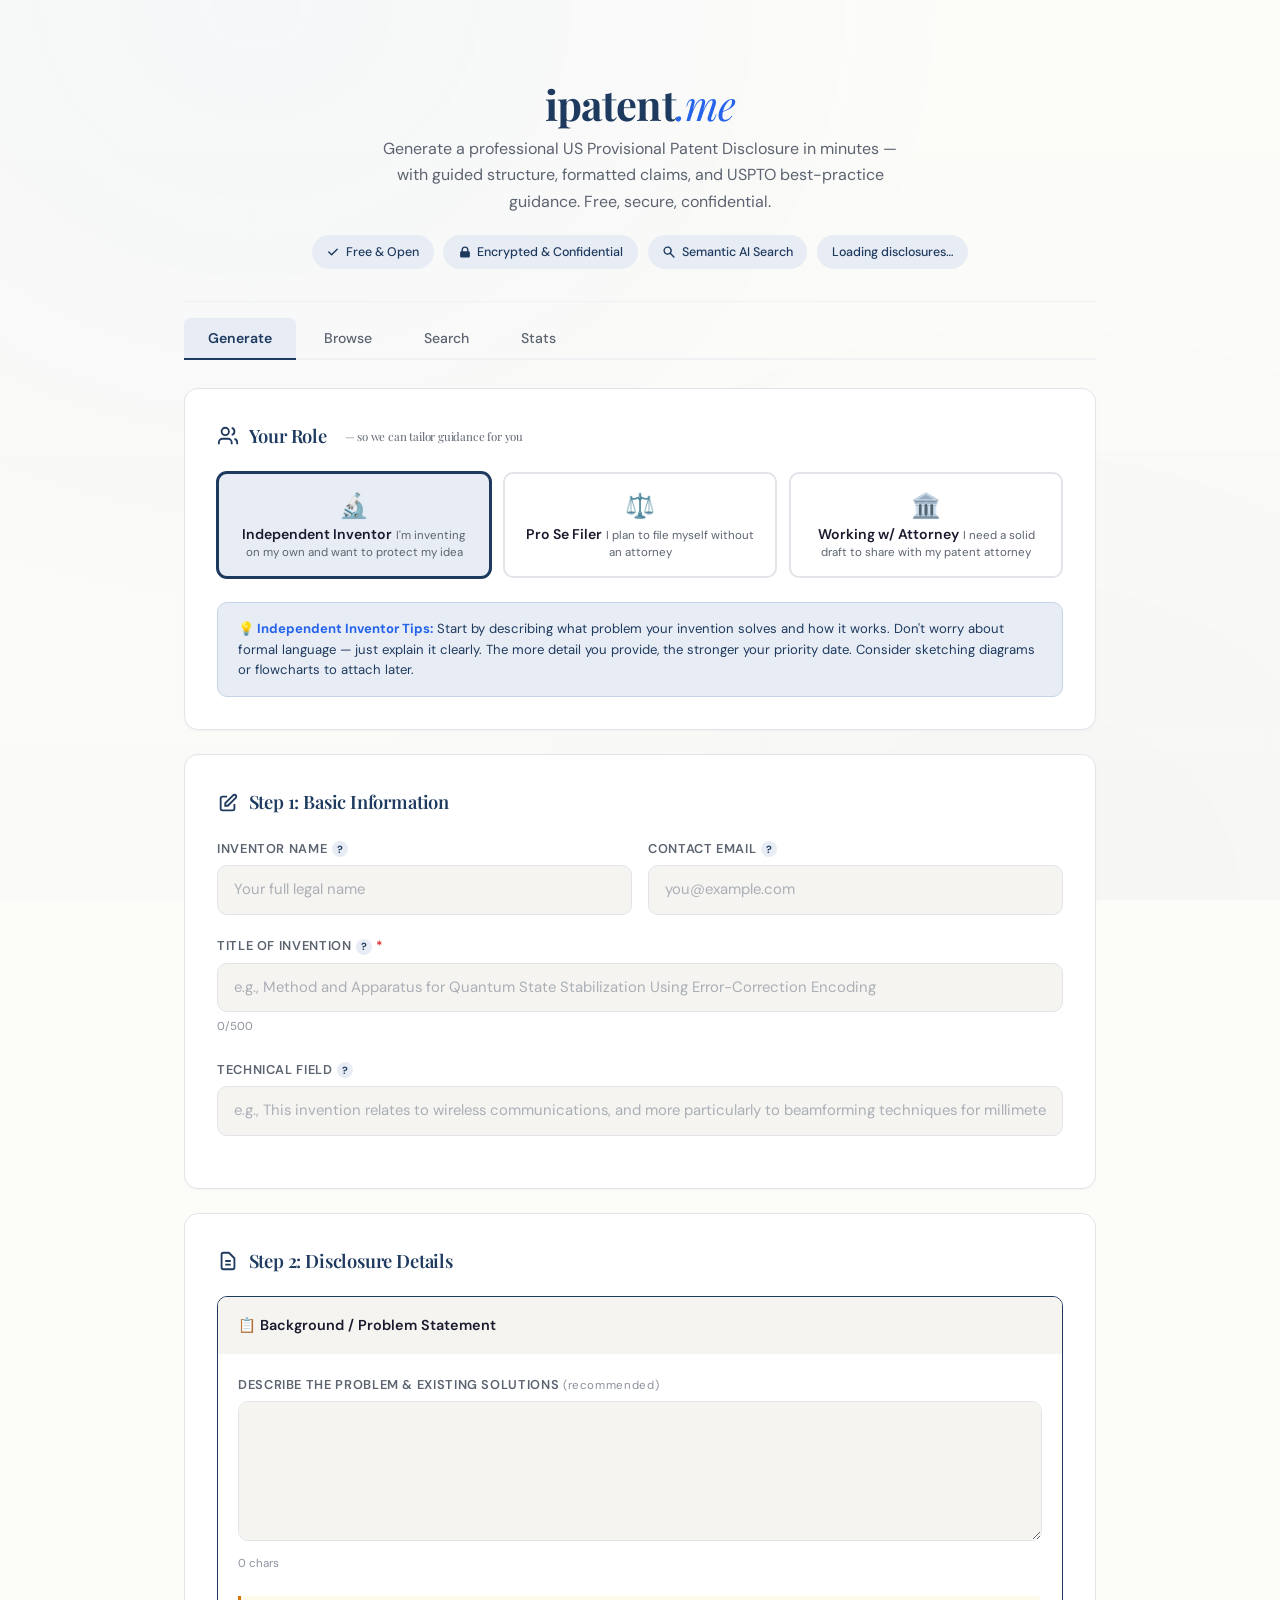
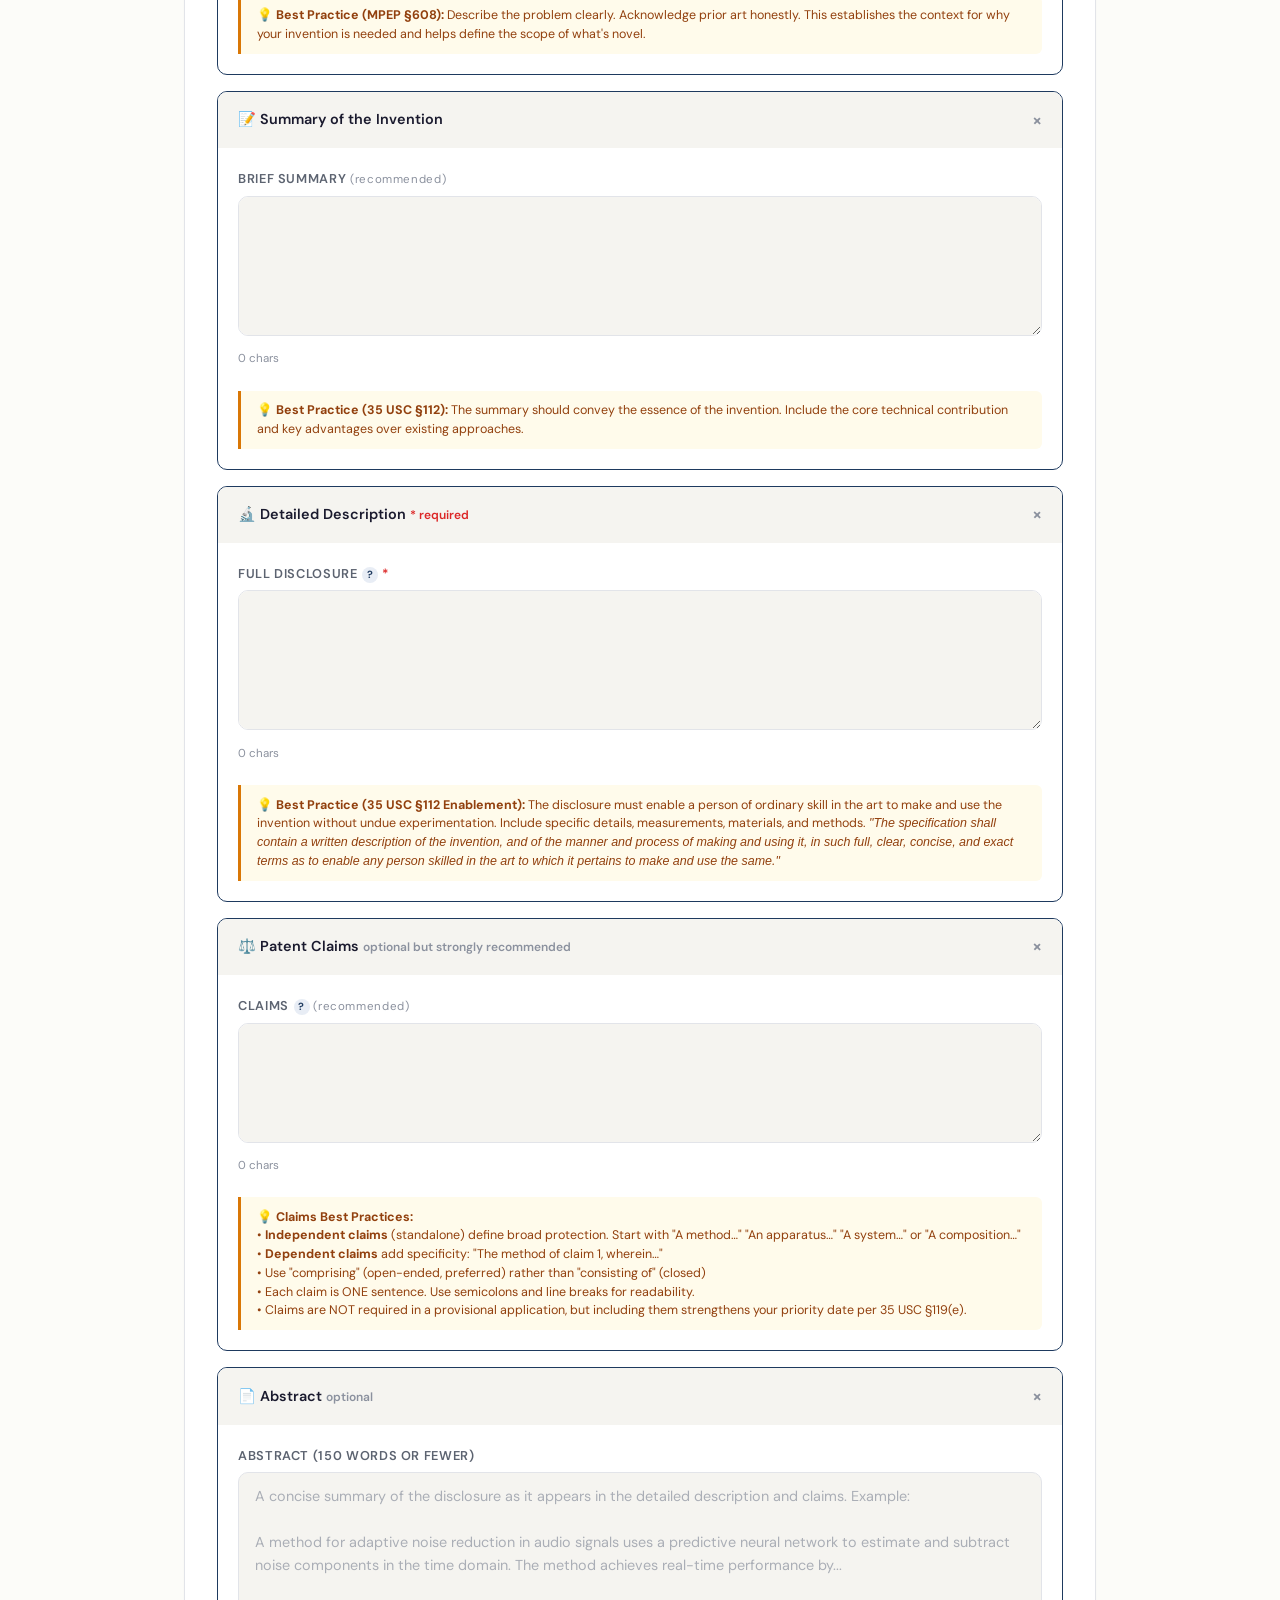
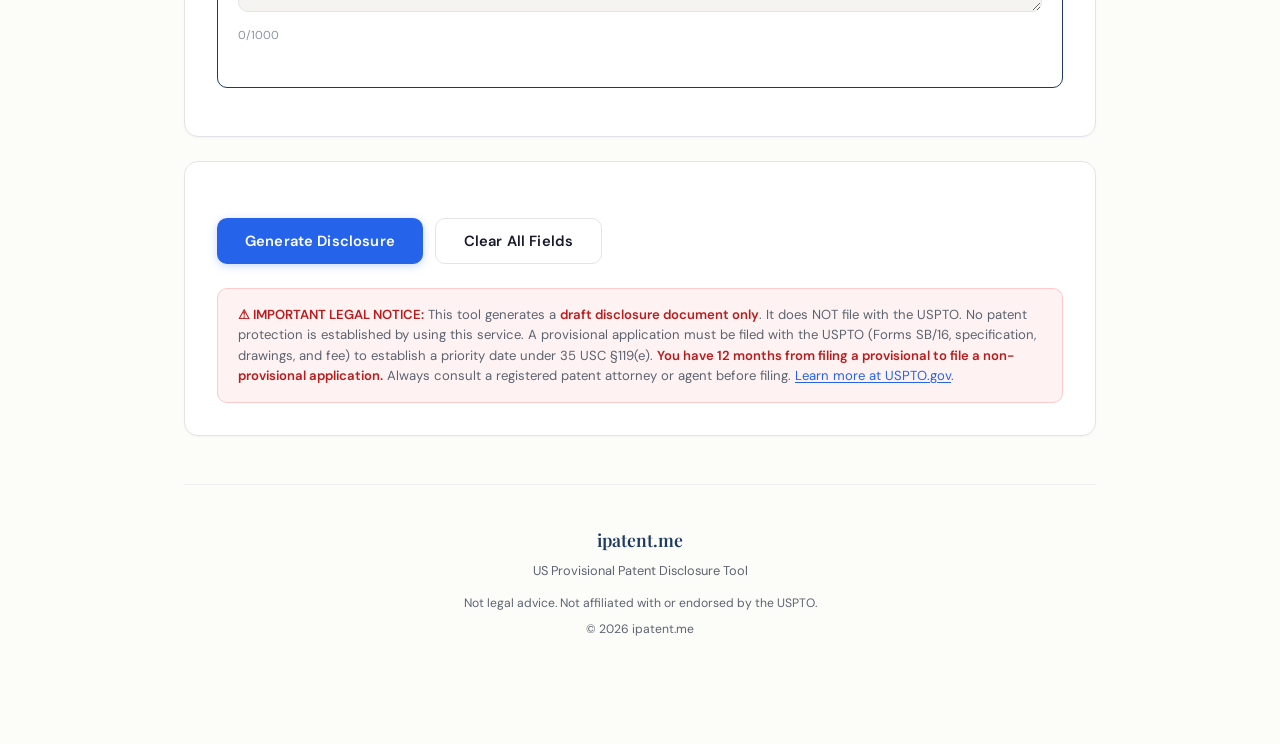
==== commit 23f30776: "feat(ipatent): comprehensive disclosure wizard, claims formatting, multi-user support FRONTEND: - Ad" ====
--- a/ipatent-me/public/index.html
+++ b/ipatent-me/public/index.html
@@ -4,15 +4,15 @@
 <meta charset="UTF-8">
 <meta name="viewport" content="width=device-width, initial-scale=1.0">
 <title>ipatent.me — US Provisional Patent Disclosure Generator</title>
-<meta name="description" content="Generate a US Provisional Patent Disclosure in minutes. Free, secure, confidential. Semantic search across all disclosures.">
+<meta name="description" content="Generate a professional US Provisional Patent Disclosure with guided claims, structured sections, and inline regulatory guidance. Free, secure, confidential.">
 <meta name="theme-color" content="#1e3a5f">
-<meta property="og:title" content="ipatent.me — US Provisional Patent Disclosure Generator">
-<meta property="og:description" content="Generate a US Provisional Patent Disclosure in minutes. Free, secure, confidential.">
+<meta property="og:title" content="ipatent.me — Professional Provisional Patent Disclosures">
+<meta property="og:description" content="Structured disclosure wizard with claims formatting, multi-user support, and USPTO guidance.">
 <meta property="og:type" content="website">
 <meta property="og:url" content="https://ipatent.me">
 <meta name="twitter:card" content="summary_large_image">
 <meta name="twitter:title" content="ipatent.me">
-<meta name="twitter:description" content="US Provisional Disclosure Generator + Semantic Search">
+<meta name="twitter:description" content="Professional Provisional Patent Disclosure Generator">
 <link rel="preconnect" href="https://fonts.googleapis.com">
 <link rel="preconnect" href="https://fonts.gstatic.com" crossorigin>
 <link href="https://fonts.googleapis.com/css2?family=DM+Sans:ital,opsz,wght@0,9..40,400..700;1,9..40,400..700&family=Playfair+Display:ital,wght@0,400..700;1,400..700&family=JetBrains+Mono:wght@400;500&display=swap" rel="stylesheet">
@@ -41,6 +41,8 @@
   --success:#059669;
   --success-bg:#ecfdf5;
   --success-border:#a7f3d0;
+  --warning:#d97706;
+  --warning-bg:#fffbeb;
   --shadow-sm:0 1px 2px rgba(0,0,0,.04);
   --shadow-md:0 4px 12px rgba(0,0,0,.06),0 1px 3px rgba(0,0,0,.04);
   --shadow-lg:0 12px 32px rgba(0,0,0,.08),0 4px 8px rgba(0,0,0,.04);
@@ -54,11 +56,8 @@
   --transition:200ms cubic-bezier(.4,0,.2,1);
 }
 
-/* ══════════════════════════════════════════
-   RESET & BASE
-   ══════════════════════════════════════════ */
 *,*::before,*::after{box-sizing:border-box;margin:0;padding:0}
-html{scroll-behavior:smooth;-webkit-font-smoothing:antialiased;-moz-osx-font-smoothing:grayscale}
+html{scroll-behavior:smooth;-webkit-font-smoothing:antialiased}
 body{
   background:var(--bg);
   color:var(--text);
@@ -69,46 +68,27 @@
   overflow-x:hidden;
 }
 ::selection{background:var(--accent-light);color:var(--accent)}
-
-/* ══════════════════════════════════════════
-   FOCUS — Accessibility
-   ══════════════════════════════════════════ */
-:focus-visible{
-  outline:2px solid var(--accent-cta);
-  outline-offset:2px;
-  border-radius:var(--radius-sm);
-}
-
-/* ══════════════════════════════════════════
-   SUBTLE BACKGROUND TEXTURE
-   ══════════════════════════════════════════ */
+:focus-visible{outline:2px solid var(--accent-cta);outline-offset:2px;border-radius:var(--radius-sm)}
+
 .bg-texture{
   position:fixed;inset:0;
   background-image:
-    linear-gradient(to bottom,transparent 0%,rgba(30,58,95,.015) 100%),
-    radial-gradient(ellipse at 20% 0%,rgba(37,99,235,.04) 0%,transparent 50%),
-    radial-gradient(ellipse at 80% 100%,rgba(30,58,95,.03) 0%,transparent 50%);
+    linear-gradient(to bottom,transparent 0%,rgba(30,58,95,.012) 100%),
+    radial-gradient(ellipse at 20% 0%,rgba(37,99,235,.03) 0%,transparent 50%),
+    radial-gradient(ellipse at 80% 100%,rgba(30,58,95,.02) 0%,transparent 50%);
   pointer-events:none;z-index:0;
 }
 
-/* ══════════════════════════════════════════
-   CONTAINER
-   ══════════════════════════════════════════ */
-.container{
-  position:relative;z-index:1;
-  max-width:var(--max-w);
-  margin:0 auto;
-  padding:2rem 1.5rem 4rem;
-}
+.container{position:relative;z-index:1;max-width:var(--max-w);margin:0 auto;padding:2rem 1.5rem 4rem}
 
 /* ══════════════════════════════════════════
    HEADER
    ══════════════════════════════════════════ */
 header{
   text-align:center;
-  padding:3.5rem 0 2.5rem;
+  padding:3rem 0 2rem;
   border-bottom:1px solid var(--border-light);
-  margin-bottom:1.5rem;
+  margin-bottom:1rem;
 }
 .logo{
   font-family:var(--font-display);
@@ -118,24 +98,16 @@
   color:var(--accent);
   line-height:1.15;
 }
-.logo-accent{
-  color:var(--accent-cta);
-  font-weight:400;
-  font-style:italic;
-}
+.logo-accent{color:var(--accent-cta);font-weight:400;font-style:italic}
 .tagline{
   color:var(--text-secondary);
-  font-size:1.05rem;
-  margin-top:.65rem;
+  font-size:1rem;
+  margin-top:.5rem;
   font-weight:400;
-  max-width:520px;
+  max-width:540px;
   margin-left:auto;margin-right:auto;
 }
-.badge-row{
-  display:flex;gap:.6rem;
-  justify-content:center;flex-wrap:wrap;
-  margin-top:1.25rem;
-}
+.badge-row{display:flex;gap:.6rem;justify-content:center;flex-wrap:wrap;margin-top:1.25rem}
 .badge{
   background:var(--accent-light);
   border:1px solid transparent;
@@ -145,13 +117,57 @@
   color:var(--accent);
   font-weight:500;
   display:flex;align-items:center;gap:.35rem;
-  transition:background var(--transition),border-color var(--transition);
+  transition:background var(--transition);
 }
 .badge:hover{background:#dce4f2}
 .badge svg,.badge .icon-s{width:14px;height:14px;flex-shrink:0}
-.badge .icon-s.check{color:var(--success)}
-.badge .icon-s.lock{color:var(--accent)}
-.badge .icon-s.search-icon{color:var(--accent-cta)}
+
+/* ══════════════════════════════════════════
+   WIZARD — Step Indicator
+   ══════════════════════════════════════════ */
+.wizard-steps{
+  display:flex;gap:.5rem;
+  justify-content:center;
+  margin-bottom:2rem;
+  flex-wrap:wrap;
+}
+.wizard-step{
+  display:flex;align-items:center;gap:.4rem;
+  padding:.45rem 1rem;
+  border-radius:20px;
+  font-size:.78rem;
+  font-weight:500;
+  color:var(--muted);
+  background:var(--surface);
+  border:1px solid var(--border);
+  transition:all var(--transition);
+}
+.wizard-step.active{color:var(--accent);border-color:var(--accent);background:var(--accent-light);font-weight:600}
+.wizard-step.done{color:var(--success);border-color:var(--success);background:var(--success-bg)}
+.wizard-step .step-num{width:20px;height:20px;border-radius:50%;display:flex;align-items:center;justify-content:center;font-size:.7rem;font-weight:700}
+.wizard-step.active .step-num{background:var(--accent);color:#fff}
+.wizard-step.done .step-num{background:var(--success);color:#fff}
+
+/* ══════════════════════════════════════════
+   USER TYPE SELECTOR
+   ══════════════════════════════════════════ */
+.user-type-group{display:flex;gap:.75rem;flex-wrap:wrap;margin-bottom:1.5rem}
+.user-type-btn{
+  flex:1;min-width:140px;
+  padding:1rem 1.25rem;
+  border:2px solid var(--border);
+  border-radius:var(--radius);
+  background:var(--surface);
+  cursor:pointer;
+  transition:all var(--transition);
+  text-align:center;
+  font-family:var(--font-body);
+}
+.user-type-btn:hover{border-color:var(--accent);background:var(--accent-light)}
+.user-type-btn.selected{border-color:var(--accent);background:var(--accent-light);box-shadow:0 0 0 1px var(--accent)}
+.user-type-btn .ut-icon{font-size:1.5rem;margin-bottom:.3rem;display:block}
+.user-type-btn .ut-title{font-weight:600;font-size:.88rem;color:var(--text)}
+.user-type-btn .ut-desc{font-size:.72rem;color:var(--text-secondary);margin-top:.15rem}
 
 /* ══════════════════════════════════════════
    TABS
@@ -160,7 +176,6 @@
   display:flex;gap:.25rem;
   margin-bottom:1.75rem;
   border-bottom:2px solid var(--border-light);
-  padding:0;
 }
 .tab{
   padding:.7rem 1.5rem;
@@ -177,16 +192,10 @@
   border-radius:var(--radius-sm) var(--radius-sm) 0 0;
 }
 .tab:hover{color:var(--text);background:var(--surface-alt)}
-.tab.active{
-  color:var(--accent);
-  font-weight:600;
-  border-bottom-color:var(--accent);
-  background:var(--accent-light);
-}
-.tab:focus-visible{outline-offset:-2px}
-
-/* ══════════════════════════════════════════
-   CARDS
+.tab.active{color:var(--accent);font-weight:600;border-bottom-color:var(--accent);background:var(--accent-light)}
+
+/* ══════════════════════════════════════════
+   CARDS & SECTIONS
    ══════════════════════════════════════════ */
 .card{
   background:var(--surface);
@@ -200,14 +209,49 @@
 .card:hover{box-shadow:var(--shadow-md)}
 .card-title{
   font-family:var(--font-display);
-  font-size:1.2rem;
+  font-size:1.15rem;
   font-weight:600;
-  margin-bottom:1.5rem;
+  margin-bottom:1.25rem;
   display:flex;align-items:center;gap:.6rem;
   color:var(--accent);
   letter-spacing:-.01em;
 }
 .card-title .icon{width:22px;height:22px;color:var(--accent);flex-shrink:0}
+
+/* Section toggle blocks */
+.section-block{
+  margin-bottom:1rem;
+  border:1px solid var(--border-light);
+  border-radius:var(--radius);
+  overflow:hidden;
+  transition:border-color var(--transition);
+}
+.section-block:hover{border-color:var(--border)}
+.section-header{
+  padding:.85rem 1.25rem;
+  background:var(--surface-alt);
+  cursor:pointer;
+  display:flex;align-items:center;justify-content:space-between;
+  font-weight:600;
+  font-size:.9rem;
+  user-select:none;
+}
+.section-header:hover{background:#ecebe5}
+.section-header .section-toggle{font-size:1.1rem;color:var(--muted);transition:transform var(--transition)}
+.section-header[aria-expanded="true"] .section-toggle{transform:rotate(45deg)}
+.section-body{padding:1.25rem;display:none}
+.section-block.open .section-body{display:block}
+.section-block.open{border-color:var(--accent)}
+.section-tip{
+  background:var(--warning-bg);
+  border-left:3px solid var(--warning);
+  padding:.65rem 1rem;
+  margin-top:.75rem;
+  border-radius:0 var(--radius-sm) var(--radius-sm) 0;
+  font-size:.78rem;
+  color:#92400e;
+  line-height:1.5;
+}
 
 /* ══════════════════════════════════════════
    FORMS
@@ -223,7 +267,8 @@
   letter-spacing:.05em;
 }
 .form-group .required::after{content:' *';color:var(--danger)}
-.form-group input,.form-group textarea{
+.form-group .optional::after{content:' (recommended)';color:var(--muted);font-weight:400;font-size:.72rem;text-transform:none}
+.form-group input,.form-group textarea,.form-group select{
   width:100%;
   background:var(--surface-alt);
   border:1.5px solid var(--border);
@@ -235,18 +280,56 @@
   line-height:1.6;
   transition:border-color var(--transition),box-shadow var(--transition),background var(--transition);
 }
-.form-group input:hover,.form-group textarea:hover{border-color:#c4c8d0}
-.form-group input:focus,.form-group textarea:focus{
+.form-group input:hover,.form-group textarea:hover,.form-group select:hover{border-color:#c4c8d0}
+.form-group input:focus,.form-group textarea:focus,.form-group select:focus{
   outline:none;
   border-color:var(--accent-cta);
   box-shadow:0 0 0 3px rgba(37,99,235,.1);
   background:var(--surface);
 }
 .form-group input::placeholder,.form-group textarea::placeholder{color:var(--muted);opacity:.7}
-.form-group textarea{resize:vertical;min-height:200px;font-size:.9rem}
+.form-group textarea{resize:vertical;min-height:140px;font-size:.9rem}
 .form-group .hint{font-size:.76rem;color:var(--muted);margin-top:.3rem}
+.form-group textarea.claims-area{min-height:120px;font-family:var(--font-mono);font-size:.82rem;line-height:1.5}
 .form-row{display:grid;grid-template-columns:1fr 1fr;gap:1rem}
 @media(max-width:600px){.form-row{grid-template-columns:1fr}}
+
+/* Word count */
+.char-count{font-size:.72rem;color:var(--muted);margin-top:.2rem;text-align:right}
+.char-count.warn{color:var(--warning)}
+.char-count.good{color:var(--success)}
+
+/* ══════════════════════════════════════════
+   HELP TOOLTIP
+   ══════════════════════════════════════════ */
+.help-icon{
+  display:inline-flex;align-items:center;justify-content:center;
+  width:16px;height:16px;
+  border-radius:50%;
+  background:var(--accent-light);
+  color:var(--accent);
+  font-size:.65rem;
+  font-weight:700;
+  cursor:help;
+  vertical-align:middle;
+  margin-left:.3rem;
+  position:relative;
+}
+.help-icon:hover::after{
+  content:attr(data-tip);
+  position:absolute;bottom:120%;left:50%;transform:translateX(-50%);
+  background:var(--text);color:#fff;
+  padding:.5rem .75rem;
+  border-radius:6px;
+  font-size:.7rem;
+  font-weight:400;
+  white-space:nowrap;
+  z-index:50;
+  max-width:280px;
+  white-space:normal;
+  line-height:1.4;
+  pointer-events:none;
+}
 
 /* ══════════════════════════════════════════
    BUTTONS
@@ -265,62 +348,29 @@
   letter-spacing:.01em;
   white-space:nowrap;
 }
-.btn-primary{
-  background:var(--accent-cta);
-  color:#fff;
-  box-shadow:0 2px 8px rgba(37,99,235,.25);
-}
-.btn-primary:hover{
-  background:var(--accent-cta-hover);
-  transform:translateY(-1px);
-  box-shadow:0 6px 16px rgba(37,99,235,.3);
-}
+.btn-primary{background:var(--accent-cta);color:#fff;box-shadow:0 2px 8px rgba(37,99,235,.25)}
+.btn-primary:hover{background:var(--accent-cta-hover);transform:translateY(-1px);box-shadow:0 6px 16px rgba(37,99,235,.3)}
 .btn-primary:active{transform:translateY(0)}
 .btn-primary:disabled{opacity:.5;cursor:not-allowed;transform:none;box-shadow:none}
-.btn-secondary{
-  background:var(--surface);
-  color:var(--text);
-  border:1.5px solid var(--border);
-}
+.btn-secondary{background:var(--surface);color:var(--text);border:1.5px solid var(--border)}
 .btn-secondary:hover{background:var(--surface-alt);border-color:var(--muted)}
 .btn-sm{padding:.45rem 1rem;font-size:.82rem;border-radius:var(--radius-sm)}
 .btn-row{display:flex;gap:.75rem;flex-wrap:wrap;margin-top:1.5rem}
 
 /* ══════════════════════════════════════════
-   RESULTS
+   RESULTS / PREVIEW
    ══════════════════════════════════════════ */
 .result{display:none;margin-top:1.5rem;animation:fadeIn .35s ease}
 .result.show{display:block}
 @keyframes fadeIn{from{opacity:0;transform:translateY(8px)}to{opacity:1;transform:translateY(0)}}
-.result-frame{
-  width:100%;height:500px;
-  border:1px solid var(--border);
-  border-radius:var(--radius);
-  background:#fff;
-  margin:1rem 0;
-  box-shadow:var(--shadow-sm);
-}
-
-/* ══════════════════════════════════════════
-   SEARCH
+.result-frame{width:100%;height:600px;border:1px solid var(--border);border-radius:var(--radius);background:#fff;margin:1rem 0;box-shadow:var(--shadow-sm)}
+
+/* ══════════════════════════════════════════
+   SEARCH & LISTS
    ══════════════════════════════════════════ */
 .search-box{display:flex;gap:.55rem;margin-bottom:1.5rem}
-.search-box input{
-  flex:1;
-  background:var(--surface-alt);
-  border:1.5px solid var(--border);
-  border-radius:var(--radius);
-  padding:.75rem 1rem;
-  color:var(--text);
-  font-size:.93rem;
-  font-family:var(--font-body);
-  transition:border-color var(--transition),box-shadow var(--transition);
-}
+.search-box input{flex:1;background:var(--surface-alt);border:1.5px solid var(--border);border-radius:var(--radius);padding:.75rem 1rem;color:var(--text);font-size:.93rem;font-family:var(--font-body);transition:border-color var(--transition),box-shadow var(--transition)}
 .search-box input:focus{outline:none;border-color:var(--accent-cta);box-shadow:0 0 0 3px rgba(37,99,235,.1);background:var(--surface)}
-
-/* ══════════════════════════════════════════
-   SUBMISSION LIST
-   ══════════════════════════════════════════ */
 .sub-list{display:flex;flex-direction:column;gap:.6rem}
 .sub-item{
   background:var(--surface-alt);
@@ -330,65 +380,22 @@
   transition:all var(--transition);
   cursor:pointer;
 }
-.sub-item:hover{
-  border-color:var(--accent);
-  background:var(--accent-light);
-  box-shadow:var(--shadow-sm);
-}
-.sub-item .sub-title{
-  font-weight:600;font-size:.93rem;margin-bottom:.25rem;
-  color:var(--text);
-}
-.sub-item .sub-meta{
-  font-size:.78rem;color:var(--text-secondary);
-  display:flex;gap:1rem;flex-wrap:wrap;
-}
-.sub-item .sub-score{
-  font-size:.75rem;
-  color:var(--accent-cta);
-  font-weight:600;
-  font-family:var(--font-mono);
-  background:rgba(37,99,235,.08);
-  padding:.15rem .5rem;
-  border-radius:4px;
-}
+.sub-item:hover{border-color:var(--accent);background:var(--accent-light);box-shadow:var(--shadow-sm)}
+.sub-item .sub-title{font-weight:600;font-size:.93rem;margin-bottom:.25rem;color:var(--text)}
+.sub-item .sub-meta{font-size:.78rem;color:var(--text-secondary);display:flex;gap:1rem;flex-wrap:wrap}
+.sub-item .sub-score{font-size:.75rem;color:var(--accent-cta);font-weight:600;font-family:var(--font-mono);background:rgba(37,99,235,.08);padding:.15rem .5rem;border-radius:4px}
 
 /* ══════════════════════════════════════════
    STATS
    ══════════════════════════════════════════ */
-.stats-grid{
-  display:grid;
-  grid-template-columns:repeat(auto-fit,minmax(160px,1fr));
-  gap:1rem;
-  margin-bottom:1.5rem;
-}
-.stat-card{
-  background:var(--accent-light);
-  border:1px solid transparent;
-  border-radius:var(--radius);
-  padding:1.5rem 1.25rem;
-  text-align:center;
-  transition:box-shadow var(--transition),border-color var(--transition);
-}
+.stats-grid{display:grid;grid-template-columns:repeat(auto-fit,minmax(160px,1fr));gap:1rem;margin-bottom:1.5rem}
+.stat-card{background:var(--accent-light);border:1px solid transparent;border-radius:var(--radius);padding:1.5rem 1.25rem;text-align:center;transition:box-shadow var(--transition),border-color var(--transition)}
 .stat-card:hover{box-shadow:var(--shadow-md);border-color:var(--border)}
-.stat-value{
-  font-family:var(--font-display);
-  font-size:2.25rem;
-  font-weight:700;
-  color:var(--accent);
-  line-height:1.1;
-}
-.stat-label{
-  font-size:.78rem;
-  color:var(--text-secondary);
-  margin-top:.35rem;
-  font-weight:500;
-  text-transform:uppercase;
-  letter-spacing:.04em;
-}
-
-/* ══════════════════════════════════════════
-   DISCLAIMER
+.stat-value{font-family:var(--font-display);font-size:2.25rem;font-weight:700;color:var(--accent);line-height:1.1}
+.stat-label{font-size:.78rem;color:var(--text-secondary);margin-top:.35rem;font-weight:500;text-transform:uppercase;letter-spacing:.04em}
+
+/* ══════════════════════════════════════════
+   DISCLAIMER & FOOTER
    ══════════════════════════════════════════ */
 .disclaimer{
   background:var(--danger-bg);
@@ -402,11 +409,17 @@
 }
 .disclaimer strong{color:#b91c1c;font-weight:600}
 .disclaimer a{color:var(--accent-cta);text-decoration:underline;text-underline-offset:2px}
-.disclaimer a:hover{color:var(--accent-cta-hover)}
-
-/* ══════════════════════════════════════════
-   FOOTER
-   ══════════════════════════════════════════ */
+.guidance-note{
+  background:var(--accent-light);
+  border:1px solid #c4d5e8;
+  border-radius:var(--radius);
+  padding:1rem 1.25rem;
+  margin-top:1.25rem;
+  font-size:.82rem;
+  color:var(--accent);
+  line-height:1.55;
+}
+.guidance-note strong{color:var(--accent-cta)}
 footer{
   text-align:center;
   padding:2.5rem 0;
@@ -415,30 +428,15 @@
   border-top:1px solid var(--border-light);
   margin-top:3rem;
 }
-footer .footer-logo{
-  font-family:var(--font-display);
-  font-size:1.1rem;
-  font-weight:600;
-  color:var(--accent);
-  margin-bottom:.35rem;
-}
+footer .footer-logo{font-family:var(--font-display);font-size:1.1rem;font-weight:600;color:var(--accent);margin-bottom:.35rem}
 footer a{color:var(--accent-cta);text-decoration:none;font-weight:500}
-footer a:hover{text-decoration:underline}
 
 /* ══════════════════════════════════════════
    LOADER & TOAST
    ══════════════════════════════════════════ */
-.loader{
-  display:none;
-  width:18px;height:18px;
-  border:2px solid rgba(255,255,255,.35);
-  border-top-color:#fff;
-  border-radius:50%;
-  animation:spin .6s linear infinite;
-}
+.loader{display:none;width:18px;height:18px;border:2px solid rgba(255,255,255,.35);border-top-color:#fff;border-radius:50%;animation:spin .6s linear infinite}
 .loader.show{display:inline-block}
 @keyframes spin{to{transform:rotate(360deg)}}
-
 .toast{
   position:fixed;bottom:24px;right:24px;
   background:var(--surface);
@@ -453,21 +451,9 @@
   box-shadow:var(--shadow-lg);
   max-width:380px;
 }
-.toast.error{
-  background:var(--danger-bg);
-  border-color:var(--danger-border);
-  color:#991b1b;
-}
-.toast.success{
-  background:var(--success-bg);
-  border-color:var(--success-border);
-  color:#065f46;
-}
-.toast.info{
-  background:var(--accent-light);
-  border-color:#c4d5e8;
-  color:var(--accent);
-}
+.toast.error{background:var(--danger-bg);border-color:var(--danger-border);color:#991b1b}
+.toast.success{background:var(--success-bg);border-color:var(--success-border);color:#065f46}
+.toast.info{background:var(--accent-light);border-color:#c4d5e8;color:var(--accent)}
 @keyframes slideIn{from{transform:translateY(16px);opacity:0}to{transform:translateY(0);opacity:1}}
 
 /* ══════════════════════════════════════════
@@ -485,6 +471,9 @@
   .container{padding:1.25rem 1rem 3rem}
   .stats-grid{grid-template-columns:repeat(2,1fr)}
   .result-frame{height:400px}
+  .user-type-btn{min-width:100%;flex:none}
+  .wizard-steps{gap:.3rem}
+  .wizard-step{padding:.35rem .6rem;font-size:.7rem}
 }
 @media(max-width:480px){
   .logo{font-size:1.7rem}
@@ -494,10 +483,6 @@
   .search-box .btn{width:100%;justify-content:center}
   .stats-grid{grid-template-columns:1fr 1fr}
 }
-
-/* ══════════════════════════════════════════
-   REDUCED MOTION
-   ══════════════════════════════════════════ */
 @media(prefers-reduced-motion:reduce){
   *,*::before,*::after{animation-duration:.01ms!important;animation-iteration-count:1!important;transition-duration:.01ms!important}
 }
@@ -510,11 +495,11 @@
 <div class="container">
   <header>
     <div class="logo">ipatent<span class="logo-accent">.me</span></div>
-    <p class="tagline">Generate a professional US Provisional Patent Disclosure in minutes. Free, secure, and confidential — with semantic search across all filings.</p>
+    <p class="tagline">Generate a professional US Provisional Patent Disclosure in minutes — with guided structure, formatted claims, and USPTO best-practice guidance. Free, secure, confidential.</p>
     <div class="badge-row">
-      <span class="badge"><svg class="icon-s check" viewBox="0 0 20 20" fill="currentColor" aria-hidden="true"><path fill-rule="evenodd" d="M16.707 5.293a1 1 0 010 1.414l-8 8a1 1 0 01-1.414 0l-4-4a1 1 0 011.414-1.414L8 12.586l7.293-7.293a1 1 0 011.414 0z" clip-rule="evenodd"></path></svg> Free &amp; Open</span>
-      <span class="badge"><svg class="icon-s lock" viewBox="0 0 20 20" fill="currentColor" aria-hidden="true"><path fill-rule="evenodd" d="M5 9V7a5 5 0 0110 0v2a2 2 0 012 2v5a2 2 0 01-2 2H5a2 2 0 01-2-2v-5a2 2 0 012-2zm8-2v2H7V7a3 3 0 016 0z" clip-rule="evenodd"></path></svg> Encrypted &amp; Confidential</span>
-      <span class="badge"><svg class="icon-s search-icon" viewBox="0 0 20 20" fill="currentColor" aria-hidden="true"><path fill-rule="evenodd" d="M8 4a4 4 0 100 8 4 4 0 000-8zM2 8a6 6 0 1110.89 3.476l4.817 4.817a1 1 0 01-1.414 1.414l-4.816-4.816A6 6 0 012 8z" clip-rule="evenodd"></path></svg> Semantic AI Search</span>
+      <span class="badge"><svg class="icon-s" viewBox="0 0 20 20" fill="currentColor" aria-hidden="true"><path fill-rule="evenodd" d="M16.707 5.293a1 1 0 010 1.414l-8 8a1 1 0 01-1.414 0l-4-4a1 1 0 011.414-1.414L8 12.586l7.293-7.293a1 1 0 011.414 0z" clip-rule="evenodd"></path></svg> Free &amp; Open</span>
+      <span class="badge"><svg class="icon-s" viewBox="0 0 20 20" fill="currentColor" aria-hidden="true"><path fill-rule="evenodd" d="M5 9V7a5 5 0 0110 0v2a2 2 0 012 2v5a2 2 0 01-2 2H5a2 2 0 01-2-2v-5a2 2 0 012-2zm8-2v2H7V7a3 3 0 016 0z" clip-rule="evenodd"></path></svg> Encrypted &amp; Confidential</span>
+      <span class="badge"><svg class="icon-s" viewBox="0 0 20 20" fill="currentColor" aria-hidden="true"><path fill-rule="evenodd" d="M8 4a4 4 0 100 8 4 4 0 000-8zM2 8a6 6 0 1110.89 3.476l4.817 4.817a1 1 0 01-1.414 1.414l-4.816-4.816A6 6 0 012 8z" clip-rule="evenodd"></path></svg> Semantic AI Search</span>
       <span class="badge" id="submission-count" aria-live="polite">Loading disclosures…</span>
     </div>
   </header>
@@ -527,56 +512,207 @@
     <button class="tab" role="tab" aria-selected="false" data-panel="stats-panel" id="tab-stats">Stats</button>
   </nav>
 
-  <!-- Generate Panel -->
+  <!-- ══════════════════════════════════════════
+       GENERATE PANEL — Comprehensive Wizard
+       ══════════════════════════════════════════ -->
   <div class="panel active" id="panel-generate" role="tabpanel" aria-labelledby="tab-generate">
+
+    <!-- Step 0: User Type -->
+    <div class="card">
+      <div class="card-title">
+        <svg class="icon" viewBox="0 0 24 24" fill="none" stroke="currentColor" stroke-width="2" aria-hidden="true"><path d="M16 21v-2a4 4 0 00-4-4H6a4 4 0 00-4 4v2"></path><circle cx="9" cy="7" r="4"></circle><path d="M22 21v-2a4 4 0 00-3-3.87M16 3.13a4 4 0 010 7.75"></path></svg>
+        Your Role <span style="font-size:.72rem;font-weight:400;color:var(--text-secondary);margin-left:.5rem">— so we can tailor guidance for you</span>
+      </div>
+      <div class="user-type-group" role="radiogroup" aria-label="User role">
+        <button class="user-type-btn selected" role="radio" aria-checked="true" data-ut="inventor" onclick="selectUserType(this)">
+          <span class="ut-icon">🔬</span>
+          <span class="ut-title">Independent Inventor</span>
+          <span class="ut-desc">I'm inventing on my own and want to protect my idea</span>
+        </button>
+        <button class="user-type-btn" role="radio" aria-checked="false" data-ut="pro-se" onclick="selectUserType(this)">
+          <span class="ut-icon">⚖️</span>
+          <span class="ut-title">Pro Se Filer</span>
+          <span class="ut-desc">I plan to file myself without an attorney</span>
+        </button>
+        <button class="user-type-btn" role="radio" aria-checked="false" data-ut="attorney" onclick="selectUserType(this)">
+          <span class="ut-icon">🏛️</span>
+          <span class="ut-title">Working w/ Attorney</span>
+          <span class="ut-desc">I need a solid draft to share with my patent attorney</span>
+        </button>
+      </div>
+      <div class="guidance-note" id="user-type-guidance">
+        <strong>💡 Independent Inventor Tips:</strong> Start by describing what problem your invention solves and how it works. Don't worry about formal language — just explain it clearly. The more detail you provide, the stronger your priority date. Consider sketching diagrams or flowcharts to attach later.
+      </div>
+    </div>
+
+    <!-- Step 1: Basic Info -->
     <div class="card">
       <div class="card-title">
         <svg class="icon" viewBox="0 0 24 24" fill="none" stroke="currentColor" stroke-width="2" aria-hidden="true"><path d="M11 5H6a2 2 0 00-2 2v11a2 2 0 002 2h11a2 2 0 002-2v-5m-1.414-9.414a2 2 0 112.828 2.828L11.828 15H9v-2.828l8.586-8.586z"></path></svg>
-        New Disclosure
+        Step 1: Basic Information
       </div>
       <form id="disclosure-form" novalidate>
         <div class="form-row">
-          <div class="form-group"><label for="inventor_name">Inventor Name</label><input type="text" id="inventor_name" placeholder="Your full legal name" maxlength="200" autocomplete="name"></div>
-          <div class="form-group"><label for="inventor_email">Email</label><input type="email" id="inventor_email" placeholder="you@example.com" maxlength="200" autocomplete="email"></div>
+          <div class="form-group"><label for="inventor_name">Inventor Name<span class="help-icon" data-tip="Enter the legal name of each inventor. For multiple inventors, separate with commas. This appears on the disclosure document.">?</span></label><input type="text" id="inventor_name" placeholder="Your full legal name" maxlength="200" autocomplete="name"></div>
+          <div class="form-group"><label for="inventor_email">Contact Email<span class="help-icon" data-tip="Optional. Used only for submission identification. We never share or sell your contact information.">?</span></label><input type="email" id="inventor_email" placeholder="you@example.com" maxlength="200" autocomplete="email"></div>
         </div>
         <div class="form-group">
-          <label for="title" class="required">Title of Invention</label>
-          <input type="text" id="title" placeholder="e.g., Method and Apparatus for Quantum State Stabilization" required maxlength="500">
+          <label for="title" class="required">Title of Invention<span class="help-icon" data-tip="A clear, descriptive title. Avoid marketing language ('revolutionary', 'best'). Use technical terms. Example: 'Method and Apparatus for Adaptive Noise Reduction in Digital Audio Signals'">?</span></label>
+          <input type="text" id="title" placeholder="e.g., Method and Apparatus for Quantum State Stabilization Using Error-Correction Encoding" required maxlength="500">
+          <span class="char-count" id="title-count">0/500</span>
         </div>
         <div class="form-group">
-          <label for="disclosure_text" class="required">Detailed Disclosure</label>
-          <textarea id="disclosure_text" placeholder="Describe your invention in detail:
-
-· Technical Field
-· Background / Problem
-· Summary of Invention
-· Detailed Description
-· Advantages
-· Alternative Embodiments" required></textarea>
-          <span class="hint">Write clearly and comprehensively. The more detail you provide, the stronger your disclosure.</span>
-        </div>
-        <div class="btn-row">
-          <button type="submit" class="btn btn-primary" id="submit-btn"><span id="btn-text">Generate Disclosure</span><span class="loader" id="loader" aria-hidden="true"></span></button>
-          <button type="button" class="btn btn-secondary" onclick="document.getElementById('disclosure-form').reset();document.getElementById('result').classList.remove('show')">Clear Form</button>
-        </div>
-      </form>
+          <label for="technical_field">Technical Field<span class="help-icon" data-tip="Briefly state the general field of the invention. Example: 'This invention relates to semiconductor manufacturing processes, and more particularly to photolithographic patterning techniques.'">?</span></label>
+          <input type="text" id="technical_field" placeholder="e.g., This invention relates to wireless communications, and more particularly to beamforming techniques for millimeter-wave antenna arrays." maxlength="500">
+        </div>
+    </div>
+
+    <!-- Step 2: Disclosure Body -->
+    <div class="card">
+      <div class="card-title">
+        <svg class="icon" viewBox="0 0 24 24" fill="none" stroke="currentColor" stroke-width="2" aria-hidden="true"><path d="M9 12h6m-6 4h6m2 5H7a2 2 0 01-2-2V5a2 2 0 012-2h5.586a1 1 0 01.707.293l5.414 5.414a1 1 0 01.293.707V19a2 2 0 01-2 2z"></path></svg>
+        Step 2: Disclosure Details
+      </div>
+
+      <!-- Background Section -->
+      <div class="section-block open" id="sec-background">
+        <div class="section-header" onclick="toggleSection(this)" aria-expanded="true" role="button" tabindex="0" onkeydown="if(event.key==='Enter'||event.key===' ')this.click()">
+          <span>📋 Background / Problem Statement</span>
+          <span class="section-toggle">+</span>
+        </div>
+        <div class="section-body">
+          <div class="form-group">
+            <label for="background_text" class="optional">Describe the Problem &amp; Existing Solutions</label>
+            <textarea id="background_text" placeholder="What problem does your invention solve? What existing approaches exist, and what are their limitations?&#10;&#10;Example:&#10;Existing methods for noise reduction in digital audio rely on frequency-domain filtering, which introduces latency and artifacts. There is a need for a real-time, time-domain approach that preserves signal integrity."></textarea>
+            <span class="char-count" id="bg-count">0 chars</span>
+          </div>
+          <div class="section-tip">💡 <strong>Best Practice (MPEP §608):</strong> Describe the problem clearly. Acknowledge prior art honestly. This establishes the context for why your invention is needed and helps define the scope of what's novel.</div>
+        </div>
+      </div>
+
+      <!-- Summary Section -->
+      <div class="section-block open" id="sec-summary">
+        <div class="section-header" onclick="toggleSection(this)" aria-expanded="true" role="button" tabindex="0" onkeydown="if(event.key==='Enter'||event.key===' ')this.click()">
+          <span>📝 Summary of the Invention</span>
+          <span class="section-toggle">+</span>
+        </div>
+        <div class="section-body">
+          <div class="form-group">
+            <label for="summary_text" class="optional">Brief Summary</label>
+            <textarea id="summary_text" placeholder="Provide a concise summary of your invention — what it does, how it works at a high level, and its key advantages.&#10;&#10;Example:&#10;The present invention provides a method for adaptive noise reduction that operates in the time domain using a predictive neural network model. The method achieves real-time performance with lower latency than frequency-domain approaches while maintaining audio fidelity."></textarea>
+            <span class="char-count" id="summary-count">0 chars</span>
+          </div>
+          <div class="section-tip">💡 <strong>Best Practice (35 USC §112):</strong> The summary should convey the essence of the invention. Include the core technical contribution and key advantages over existing approaches.</div>
+        </div>
+      </div>
+
+      <!-- Detailed Description -->
+      <div class="section-block open" id="sec-detail">
+        <div class="section-header" onclick="toggleSection(this)" aria-expanded="true" role="button" tabindex="0" onkeydown="if(event.key==='Enter'||event.key===' ')this.click()">
+          <span>🔬 Detailed Description <span style="color:var(--danger);font-size:.75rem">* required</span></span>
+          <span class="section-toggle">+</span>
+        </div>
+        <div class="section-body">
+          <div class="form-group">
+            <label for="disclosure_text" class="required">Full Disclosure<span class="help-icon" data-tip="This is the most important section. Describe your invention in complete detail — enough that someone skilled in the field could make and use it. Include specific embodiments, alternatives, and variations. The USPTO calls this the 'enabling disclosure.'">?</span></label>
+            <textarea id="disclosure_text" placeholder="Describe your invention in complete detail. Include:
+
+· How it works — step by step
+· Specific components, materials, or processes
+· Working examples and test results (if available)
+· Alternative embodiments and variations
+· Advantages over existing approaches
+· Any drawings or figures you plan to include (describe them)
+· Definitions of any specialized terms" required></textarea>
+            <span class="char-count" id="detail-count">0 chars</span>
+          </div>
+          <div class="section-tip">
+            💡 <strong>Best Practice (35 USC §112 Enablement):</strong> The disclosure must enable a person of ordinary skill in the art to make and use the invention without undue experimentation. Include specific details, measurements, materials, and methods. <em>"The specification shall contain a written description of the invention, and of the manner and process of making and using it, in such full, clear, concise, and exact terms as to enable any person skilled in the art to which it pertains to make and use the same."</em>
+          </div>
+        </div>
+      </div>
+
+      <!-- Claims Section -->
+      <div class="section-block open" id="sec-claims">
+        <div class="section-header" onclick="toggleSection(this)" aria-expanded="true" role="button" tabindex="0" onkeydown="if(event.key==='Enter'||event.key===' ')this.click()">
+          <span>⚖️ Patent Claims <span style="color:var(--muted);font-size:.75rem">optional but strongly recommended</span></span>
+          <span class="section-toggle">+</span>
+        </div>
+        <div class="section-body">
+          <div class="form-group">
+            <label for="claims_text" class="optional">Claims<span class="help-icon" data-tip="Claims define the legal boundary of your invention. Though optional in a provisional, strong claims establish a clearer priority date. Use proper claim format: preamble → transitional phrase ('comprising', 'consisting of') → body elements. Each claim is one sentence. Number them sequentially.">?</span></label>
+            <textarea id="claims_text" class="claims-area" placeholder="Format your claims as numbered single sentences:
+
+1. A method for [purpose], comprising:
+   (a) [first step];
+   (b) [second step]; and
+   (c) [third step].
+
+2. The method of claim 1, further comprising [additional step].
+
+3. An apparatus for [purpose], comprising:
+   a [component A] configured to [function];
+   a [component B] coupled to said [component A]; and
+   a [component C] ..."></textarea>
+            <span class="char-count" id="claims-count">0 chars</span>
+          </div>
+          <div class="section-tip">
+            💡 <strong>Claims Best Practices:</strong><br>
+            • <strong>Independent claims</strong> (standalone) define broad protection. Start with "A method…" "An apparatus…" "A system…" or "A composition…"<br>
+            • <strong>Dependent claims</strong> add specificity: "The method of claim 1, wherein…"<br>
+            • Use "comprising" (open-ended, preferred) rather than "consisting of" (closed)<br>
+            • Each claim is ONE sentence. Use semicolons and line breaks for readability.<br>
+            • Claims are NOT required in a provisional application, but including them strengthens your priority date per 35 USC §119(e).
+          </div>
+        </div>
+      </div>
+
+      <!-- Abstract -->
+      <div class="section-block open" id="sec-abstract">
+        <div class="section-header" onclick="toggleSection(this)" aria-expanded="true" role="button" tabindex="0" onkeydown="if(event.key==='Enter'||event.key===' ')this.click()">
+          <span>📄 Abstract <span style="color:var(--muted);font-size:.75rem">optional</span></span>
+          <span class="section-toggle">+</span>
+        </div>
+        <div class="section-body">
+          <div class="form-group">
+            <label for="abstract_text">Abstract (150 words or fewer)</label>
+            <textarea id="abstract_text" placeholder="A concise summary of the disclosure as it appears in the detailed description and claims. Example:&#10;&#10;A method for adaptive noise reduction in audio signals uses a predictive neural network to estimate and subtract noise components in the time domain. The method achieves real-time performance by..." maxlength="1000"></textarea>
+            <span class="char-count" id="abstract-count">0/1000</span>
+          </div>
+        </div>
+      </div>
+    </div>
+
+    <!-- Submit -->
+    <div class="card">
+      <div class="btn-row">
+        <button type="submit" class="btn btn-primary" id="submit-btn" onclick="handleSubmit()">
+          <span id="btn-text">Generate Disclosure</span><span class="loader" id="loader" aria-hidden="true"></span>
+        </button>
+        <button type="button" class="btn btn-secondary" onclick="clearForm()">Clear All Fields</button>
+      </div>
       <div class="disclaimer" role="alert">
-        <strong>⚠ Important:</strong> This tool generates a <strong>draft disclosure document only</strong>. It does NOT file with the USPTO. No patent protection is established by using this service. Always consult a registered patent attorney before filing. <a href="https://www.uspto.gov/patents/basics" target="_blank" rel="noopener">Learn more at USPTO.gov</a>.
+        <strong>⚠ IMPORTANT LEGAL NOTICE:</strong> This tool generates a <strong>draft disclosure document only</strong>. It does NOT file with the USPTO. No patent protection is established by using this service. A provisional application must be filed with the USPTO (Forms SB/16, specification, drawings, and fee) to establish a priority date under 35 USC §119(e). <strong>You have 12 months from filing a provisional to file a non-provisional application.</strong> Always consult a registered patent attorney or agent before filing. <a href="https://www.uspto.gov/patents/basics" target="_blank" rel="noopener">Learn more at USPTO.gov</a>.
       </div>
     </div>
+    </form>
+
+    <!-- Results -->
     <div class="result" id="result">
       <div class="card">
-        <div class="card-title"><svg class="icon" viewBox="0 0 24 24" fill="none" stroke="currentColor" stroke-width="2" aria-hidden="true"><path d="M9 12l2 2 4-4m6 2a9 9 0 11-18 0 9 9 0 0118 0z"></path></svg>Your Disclosure</div>
+        <div class="card-title"><svg class="icon" viewBox="0 0 24 24" fill="none" stroke="currentColor" stroke-width="2" aria-hidden="true"><path d="M9 12l2 2 4-4m6 2a9 9 0 11-18 0 9 9 0 0118 0z"></path></svg>Your Disclosure Document</div>
         <div class="btn-row" style="margin-bottom:1rem">
-          <button class="btn btn-primary btn-sm" onclick="printResult()">Print / Save PDF</button>
-          <button class="btn btn-secondary btn-sm" onclick="downloadHTML()">Download HTML</button>
+          <button class="btn btn-primary btn-sm" onclick="printResult()">🖨️ Print / Save as PDF</button>
+          <button class="btn btn-secondary btn-sm" onclick="downloadHTML()">💾 Download HTML</button>
         </div>
         <iframe class="result-frame" id="result-frame" title="Disclosure preview"></iframe>
       </div>
     </div>
   </div>
 
-  <!-- Browse Panel -->
+  <!-- ══════════════════════════════════════════
+       BROWSE PANEL
+       ══════════════════════════════════════════ -->
   <div class="panel" id="panel-browse" role="tabpanel" aria-labelledby="tab-browse">
     <div class="card">
       <div class="card-title"><svg class="icon" viewBox="0 0 24 24" fill="none" stroke="currentColor" stroke-width="2" aria-hidden="true"><path d="M19 11H5m14 0a2 2 0 012 2v6a2 2 0 01-2 2H5a2 2 0 01-2-2v-6a2 2 0 012-2m14 0V9a2 2 0 00-2-2M5 11V9a2 2 0 012-2m0 0V5a2 2 0 012-2h6a2 2 0 012 2v2M7 7h10"></path></svg>Recent Disclosures</div>
@@ -584,7 +720,9 @@
     </div>
   </div>
 
-  <!-- Search Panel -->
+  <!-- ══════════════════════════════════════════
+       SEARCH PANEL
+       ══════════════════════════════════════════ -->
   <div class="panel" id="panel-search-panel" role="tabpanel" aria-labelledby="tab-search">
     <div class="card">
       <div class="card-title"><svg class="icon" viewBox="0 0 24 24" fill="none" stroke="currentColor" stroke-width="2" aria-hidden="true"><circle cx="11" cy="11" r="8"></circle><path d="m21 21-4.35-4.35"></path></svg>Semantic Search</div>
@@ -597,7 +735,9 @@
     </div>
   </div>
 
-  <!-- Stats Panel -->
+  <!-- ══════════════════════════════════════════
+       STATS PANEL
+       ══════════════════════════════════════════ -->
   <div class="panel" id="panel-stats-panel" role="tabpanel" aria-labelledby="tab-stats">
     <div class="card">
       <div class="card-title"><svg class="icon" viewBox="0 0 24 24" fill="none" stroke="currentColor" stroke-width="2" aria-hidden="true"><path d="M18 20V10M12 20V4M6 20v-6"></path></svg>Platform Analytics</div>
@@ -618,6 +758,7 @@
 const API = 'https://ipatent-api.q08.workers.dev/api';
 const SESSION = crypto.randomUUID ? crypto.randomUUID() : Date.now().toString(36);
 sessionStorage.setItem('ipatent_session', SESSION);
+let userType = 'inventor';
 
 // ── Analytics ──
 function track(eventType, extra = {}) {
@@ -634,10 +775,47 @@
   t.setAttribute('role','status');
   t.setAttribute('aria-live','polite');
   document.body.appendChild(t);
-  setTimeout(() => { t.style.opacity='0'; t.style.transition='opacity .3s ease'; setTimeout(() => t.remove(), 300); }, 4500);
-}
-
-// ── Tab Switching (with ARIA) ──
+  setTimeout(() => { t.style.opacity='0'; t.style.transition='opacity .3s ease'; setTimeout(() => t.remove(), 300); }, 5000);
+}
+
+// ── User Type ──
+function selectUserType(btn) {
+  document.querySelectorAll('.user-type-btn').forEach(b => { b.classList.remove('selected'); b.setAttribute('aria-checked','false'); });
+  btn.classList.add('selected');
+  btn.setAttribute('aria-checked','true');
+  userType = btn.dataset.ut;
+  const tips = {
+    'inventor': '<strong>💡 Independent Inventor Tips:</strong> Start by describing what problem your invention solves and how it works. Don\'t worry about formal language — just explain it clearly. The more detail you provide, the stronger your priority date. Consider sketching diagrams or flowcharts to attach later.',
+    'pro-se': '<strong>⚖️ Pro Se Filing Tips:</strong> Since you plan to file yourself, pay extra attention to the claims section and enabling disclosure. Visit <a href="https://www.uspto.gov/patents/pro-se" target="_blank">USPTO Pro Se Assistance</a>. Remember: a provisional establishes a priority date but you must file a non-provisional within 12 months.',
+    'attorney': '<strong>🏛️ Attorney Collaboration Tips:</strong> Focus on including as much technical detail as possible — your attorney will handle the legal formatting. Include alternative embodiments, test data, and all variations you can think of. A thorough disclosure saves billable hours and strengthens your filing.'
+  };
+  document.getElementById('user-type-guidance').innerHTML = tips[userType] || tips['inventor'];
+  track('user_type_select', {user_type: userType});
+}
+
+// ── Section Toggle ──
+function toggleSection(header) {
+  const block = header.parentElement;
+  block.classList.toggle('open');
+  header.setAttribute('aria-expanded', block.classList.contains('open'));
+}
+
+// ── Character Counts ──
+['title','disclosure_text','claims_text','abstract_text','background_text','summary_text'].forEach(id => {
+  const el = document.getElementById(id);
+  if (!el) return;
+  const counterId = id === 'title' ? 'title-count' : id === 'disclosure_text' ? 'detail-count' : id === 'claims_text' ? 'claims-count' : id === 'abstract_text' ? 'abstract-count' : id === 'background_text' ? 'bg-count' : 'summary-count';
+  const counter = document.getElementById(counterId);
+  el.addEventListener('input', () => {
+    if (!counter) return;
+    const len = el.value.length;
+    const max = el.maxLength || 500;
+    counter.textContent = len + (el.maxLength > 0 ? '/'+el.maxLength : ' chars');
+    counter.className = 'char-count ' + (len > max*0.9 ? 'warn' : len > 100 ? 'good' : '');
+  });
+});
+
+// ── Tab Switching ──
 document.querySelectorAll('.tab').forEach(tab => {
   tab.addEventListener('click', () => {
     document.querySelectorAll('.tab').forEach(t => { t.classList.remove('active'); t.setAttribute('aria-selected','false'); });
@@ -650,7 +828,6 @@
     if (tab.dataset.panel === 'browse') loadRecent();
     if (tab.dataset.panel === 'stats-panel') loadStats();
   });
-  // Keyboard accessibility
   tab.addEventListener('keydown', (e) => {
     if (e.key === 'ArrowRight' || e.key === 'ArrowLeft') {
       e.preventDefault();
@@ -664,16 +841,28 @@
 });
 
 // ── Submit ──
-document.getElementById('disclosure-form').addEventListener('submit', async (e) => {
-  e.preventDefault();
+async function handleSubmit() {
   const btn = document.getElementById('submit-btn'), btnText = document.getElementById('btn-text'), loader = document.getElementById('loader');
+
+  // Validate required fields
+  const title = document.getElementById('title').value.trim();
+  const disclosure = document.getElementById('disclosure_text').value.trim();
+  if (!title) { toast('Please enter a Title of Invention (required)', 'error'); document.getElementById('title').focus(); return; }
+  if (!disclosure) { toast('Please enter the Detailed Description (required)', 'error'); document.getElementById('disclosure_text').focus(); return; }
+
   btn.disabled = true; btnText.textContent = 'Generating…'; loader.classList.add('show');
 
   const payload = {
     inventor_name: document.getElementById('inventor_name').value.trim(),
     inventor_email: document.getElementById('inventor_email').value.trim(),
-    title: document.getElementById('title').value.trim(),
-    disclosure_text: document.getElementById('disclosure_text').value.trim(),
+    title: title,
+    disclosure_text: disclosure,
+    claims: document.getElementById('claims_text').value.trim(),
+    abstract: document.getElementById('abstract_text').value.trim(),
+    technical_field: document.getElementById('technical_field').value.trim(),
+    background: document.getElementById('background_text').value.trim(),
+    summary: document.getElementById('summary_text').value.trim(),
+    user_type: userType,
     session_id: SESSION,
   };
 
@@ -685,12 +874,19 @@
     document.getElementById('result-frame').srcdoc = html;
     document.getElementById('result').classList.add('show');
     document.getElementById('result').scrollIntoView({behavior:'smooth'});
-    toast('Disclosure generated successfully!', 'success');
+    toast('Disclosure generated successfully! ID: ' + sid, 'success');
     updateCount();
-    track('submit', {submission_id: sid});
+    track('submit', {submission_id: sid, user_type: userType});
   } catch (err) { toast('Error: ' + err.message, 'error'); }
   finally { btn.disabled = false; btnText.textContent = 'Generate Disclosure'; loader.classList.remove('show'); }
-});
+}
+
+function clearForm() {
+  document.querySelectorAll('#panel-generate textarea, #panel-generate input[type=text], #panel-generate input[type=email]').forEach(el => el.value = '');
+  document.getElementById('result').classList.remove('show');
+  document.getElementById('title').focus();
+  toast('Form cleared', 'info');
+}
 
 function printResult() { const f = document.getElementById('result-frame'); if (f.contentWindow) f.contentWindow.print(); }
 function downloadHTML() {
@@ -711,12 +907,7 @@
     el.innerHTML = d.results.map(s => `
       <div class="sub-item" onclick="viewSubmission('${s.submission_id}')" role="button" tabindex="0" aria-label="View disclosure: ${esc(s.title)}" onkeydown="if(event.key==='Enter')viewSubmission('${s.submission_id}')">
         <div class="sub-title">${esc(s.title)}</div>
-        <div class="sub-meta">
-          <span>${esc(s.inventor_name || 'Anonymous')}</span>
-          <span>${s.country || '—'}</span>
-          <span>${s.created_at ? s.created_at.slice(0,10) : '—'}</span>
-          <span>${s.status}</span>
-        </div>
+        <div class="sub-meta"><span>${esc(s.inventor_name || 'Anonymous')}</span><span>${s.country || '—'}</span><span>${s.created_at ? s.created_at.slice(0,10) : '—'}</span><span>${s.status}</span></div>
       </div>`).join('');
   } catch { el.innerHTML = '<span style="color:var(--danger)">Failed to load disclosures. Please try again.</span>'; }
 }
@@ -741,7 +932,6 @@
   const el = document.getElementById('search-results');
   el.innerHTML = '<span style="color:var(--muted)">Searching disclosures…</span>';
   track('search', {query: q});
-
   try {
     const r = await fetch(`${API}/search`, { method: 'POST', headers: {'Content-Type':'application/json'}, body: JSON.stringify({query: q, limit: 20, session_id: SESSION}) });
     const d = await r.json();
@@ -761,17 +951,12 @@
     document.getElementById('submission-count').textContent = (d.submissions?.total||0) + ' disclosures';
     document.getElementById('stats-cards').innerHTML = `
       <div class="stat-card"><div class="stat-value">${(d.submissions?.total||0).toLocaleString()}</div><div class="stat-label">Disclosures</div></div>
-      <div class="stat-card"><div class="stat-value">${(d.analytics?.total||0).toLocaleString()}</div><div class="stat-label">Events Tracked</div></div>
+      <div class="stat-card"><div class="stat-value">${(d.analytics?.total||0).toLocaleString()}</div><div class="stat-label">Events</div></div>
       <div class="stat-card"><div class="stat-value">${(d.sessions?.total||0).toLocaleString()}</div><div class="stat-label">Sessions</div></div>
       <div class="stat-card"><div class="stat-value">${((d.analytics?.by_country||[]).length).toLocaleString()}</div><div class="stat-label">Countries</div></div>`;
-
     const recent = d.submissions?.recent || [];
-    document.getElementById('stats-recent').innerHTML = recent.length === 0
-      ? '<span style="color:var(--muted)">No submissions yet.</span>'
-      : recent.map(s => `<div class="sub-item" onclick="viewSubmission('${s.submission_id}')" role="button" tabindex="0" onkeydown="if(event.key==='Enter')viewSubmission('${s.submission_id}')"><div class="sub-title">${esc(s.title)}</div><div class="sub-meta"><span>${esc(s.inventor_name||'Anonymous')}</span><span>${s.country||'—'}</span><span>${s.status}</span></div></div>`).join('');
-  } catch {
-    document.getElementById('stats-cards').innerHTML = '<span style="color:var(--danger)">Failed to load statistics.</span>';
-  }
+    document.getElementById('stats-recent').innerHTML = recent.length ? recent.map(s => `<div class="sub-item" onclick="viewSubmission('${s.submission_id}')" role="button" tabindex="0" onkeydown="if(event.key==='Enter')viewSubmission('${s.submission_id}')"><div class="sub-title">${esc(s.title)}</div><div class="sub-meta"><span>${esc(s.inventor_name||'Anonymous')}</span><span>${s.country||'—'}</span><span>${s.status}</span></div></div>`).join('') : '<span style="color:var(--muted)">No submissions yet.</span>';
+  } catch { document.getElementById('stats-cards').innerHTML = '<span style="color:var(--danger)">Failed to load statistics.</span>'; }
 }
 
 function esc(s) { return String(s||'').replace(/&/g,'&amp;').replace(/</g,'&lt;').replace(/>/g,'&gt;').replace(/"/g,'&quot;'); }
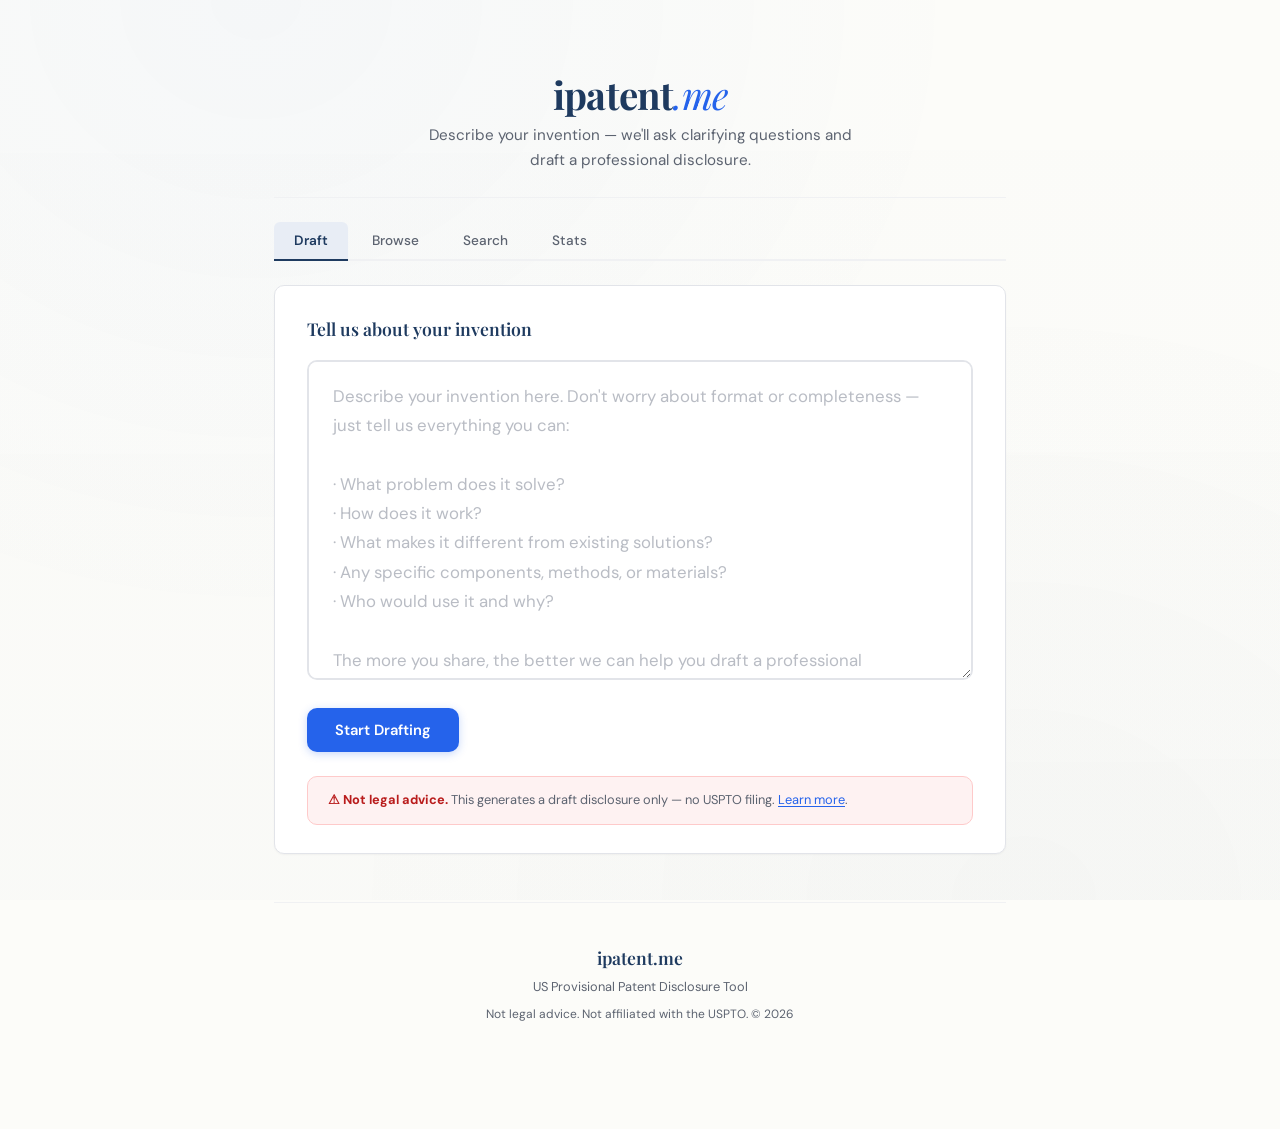
==== commit 503084e1: "chore: paper-export cleanup, inventory update, ipatent redesign, papers-server v3.4 upgrade" ====
--- a/ipatent-me/public/index.html
+++ b/ipatent-me/public/index.html
@@ -4,969 +4,469 @@
 <meta charset="UTF-8">
 <meta name="viewport" content="width=device-width, initial-scale=1.0">
 <title>ipatent.me — US Provisional Patent Disclosure Generator</title>
-<meta name="description" content="Generate a professional US Provisional Patent Disclosure with guided claims, structured sections, and inline regulatory guidance. Free, secure, confidential.">
+<meta name="description" content="Describe your invention and we'll help you draft a professional US Provisional Patent Disclosure. Free, secure, confidential.">
 <meta name="theme-color" content="#1e3a5f">
 <meta property="og:title" content="ipatent.me — Professional Provisional Patent Disclosures">
-<meta property="og:description" content="Structured disclosure wizard with claims formatting, multi-user support, and USPTO guidance.">
+<meta property="og:description" content="Describe your invention and we'll help you draft a professional disclosure.">
 <meta property="og:type" content="website">
 <meta property="og:url" content="https://ipatent.me">
-<meta name="twitter:card" content="summary_large_image">
-<meta name="twitter:title" content="ipatent.me">
-<meta name="twitter:description" content="Professional Provisional Patent Disclosure Generator">
 <link rel="preconnect" href="https://fonts.googleapis.com">
 <link rel="preconnect" href="https://fonts.gstatic.com" crossorigin>
-<link href="https://fonts.googleapis.com/css2?family=DM+Sans:ital,opsz,wght@0,9..40,400..700;1,9..40,400..700&family=Playfair+Display:ital,wght@0,400..700;1,400..700&family=JetBrains+Mono:wght@400;500&display=swap" rel="stylesheet">
-
+<link href="https://fonts.googleapis.com/css2?family=DM+Sans:ital,opsz,wght@0,9..40,400..700;1,9..40,400..700&family=Playfair+Display:ital,wght@0,400..700;1,400..700&display=swap" rel="stylesheet">
 <style>
-/* ══════════════════════════════════════════
-   DESIGN TOKENS — Warm Editorial Professional
-   ══════════════════════════════════════════ */
 :root{
-  --bg:#fcfcf9;
-  --surface:#ffffff;
-  --surface-alt:#f5f4f0;
-  --text:#1a1a2e;
-  --text-secondary:#5c6370;
-  --muted:#8b919e;
-  --accent:#1e3a5f;
-  --accent-hover:#152d4a;
-  --accent-light:#e8edf5;
-  --accent-cta:#2563eb;
-  --accent-cta-hover:#1d4ed8;
-  --border:#e2e4e9;
-  --border-light:#f0f1f3;
-  --danger:#dc2626;
-  --danger-bg:#fef2f2;
-  --danger-border:#fecaca;
-  --success:#059669;
-  --success-bg:#ecfdf5;
-  --success-border:#a7f3d0;
-  --warning:#d97706;
-  --warning-bg:#fffbeb;
-  --shadow-sm:0 1px 2px rgba(0,0,0,.04);
-  --shadow-md:0 4px 12px rgba(0,0,0,.06),0 1px 3px rgba(0,0,0,.04);
-  --shadow-lg:0 12px 32px rgba(0,0,0,.08),0 4px 8px rgba(0,0,0,.04);
-  --radius:10px;
-  --radius-sm:6px;
-  --radius-lg:14px;
-  --font-display:'Playfair Display',Georgia,'Times New Roman',serif;
-  --font-body:'DM Sans',-apple-system,BlinkMacSystemFont,'Segoe UI',sans-serif;
-  --font-mono:'JetBrains Mono','SF Mono','Fira Code',monospace;
-  --max-w:960px;
-  --transition:200ms cubic-bezier(.4,0,.2,1);
-}
-
+  --bg:#fcfcf9;--surface:#fff;--surface-alt:#f5f4f0;--text:#1a1a2e;
+  --text-secondary:#5c6370;--muted:#8b919e;--accent:#1e3a5f;
+  --accent-light:#e8edf5;--accent-cta:#2563eb;--accent-cta-hover:#1d4ed8;
+  --border:#e2e4e9;--border-light:#f0f1f3;--danger:#dc2626;
+  --success:#059669;--warning:#d97706;--font-display:'Playfair Display',Georgia,serif;
+  --font-body:'DM Sans',-apple-system,sans-serif;--max-w:780px;
+  --radius:10px;--radius-sm:6px;--shadow-sm:0 1px 2px rgba(0,0,0,.04);
+  --shadow-md:0 4px 12px rgba(0,0,0,.06);--transition:200ms cubic-bezier(.4,0,.2,1);
+}
 *,*::before,*::after{box-sizing:border-box;margin:0;padding:0}
 html{scroll-behavior:smooth;-webkit-font-smoothing:antialiased}
-body{
-  background:var(--bg);
-  color:var(--text);
-  font-family:var(--font-body);
-  font-size:1rem;
-  line-height:1.65;
-  min-height:100vh;
-  overflow-x:hidden;
-}
+body{background:var(--bg);color:var(--text);font-family:var(--font-body);font-size:1rem;line-height:1.65;min-height:100vh}
 ::selection{background:var(--accent-light);color:var(--accent)}
 :focus-visible{outline:2px solid var(--accent-cta);outline-offset:2px;border-radius:var(--radius-sm)}
-
-.bg-texture{
-  position:fixed;inset:0;
-  background-image:
-    linear-gradient(to bottom,transparent 0%,rgba(30,58,95,.012) 100%),
-    radial-gradient(ellipse at 20% 0%,rgba(37,99,235,.03) 0%,transparent 50%),
-    radial-gradient(ellipse at 80% 100%,rgba(30,58,95,.02) 0%,transparent 50%);
-  pointer-events:none;z-index:0;
-}
-
+.bg-texture{position:fixed;inset:0;background:linear-gradient(to bottom,transparent,rgba(30,58,95,.012)),radial-gradient(ellipse at 20% 0%,rgba(37,99,235,.03),transparent 50%),radial-gradient(ellipse at 80% 100%,rgba(30,58,95,.02),transparent 50%);pointer-events:none;z-index:0}
 .container{position:relative;z-index:1;max-width:var(--max-w);margin:0 auto;padding:2rem 1.5rem 4rem}
 
-/* ══════════════════════════════════════════
-   HEADER
-   ══════════════════════════════════════════ */
-header{
-  text-align:center;
-  padding:3rem 0 2rem;
-  border-bottom:1px solid var(--border-light);
-  margin-bottom:1rem;
-}
-.logo{
-  font-family:var(--font-display);
-  font-size:2.6rem;
-  font-weight:700;
-  letter-spacing:-.02em;
-  color:var(--accent);
-  line-height:1.15;
-}
+/* Header */
+header{text-align:center;padding:2.5rem 0 1.5rem;border-bottom:1px solid var(--border-light);margin-bottom:1.5rem}
+.logo{font-family:var(--font-display);font-size:2.4rem;font-weight:700;letter-spacing:-.02em;color:var(--accent);line-height:1.15}
 .logo-accent{color:var(--accent-cta);font-weight:400;font-style:italic}
-.tagline{
-  color:var(--text-secondary);
-  font-size:1rem;
-  margin-top:.5rem;
-  font-weight:400;
-  max-width:540px;
-  margin-left:auto;margin-right:auto;
-}
-.badge-row{display:flex;gap:.6rem;justify-content:center;flex-wrap:wrap;margin-top:1.25rem}
-.badge{
-  background:var(--accent-light);
-  border:1px solid transparent;
-  border-radius:20px;
-  padding:.35rem .85rem;
-  font-size:.78rem;
-  color:var(--accent);
-  font-weight:500;
-  display:flex;align-items:center;gap:.35rem;
-  transition:background var(--transition);
-}
-.badge:hover{background:#dce4f2}
-.badge svg,.badge .icon-s{width:14px;height:14px;flex-shrink:0}
-
-/* ══════════════════════════════════════════
-   WIZARD — Step Indicator
-   ══════════════════════════════════════════ */
-.wizard-steps{
-  display:flex;gap:.5rem;
-  justify-content:center;
-  margin-bottom:2rem;
-  flex-wrap:wrap;
-}
-.wizard-step{
-  display:flex;align-items:center;gap:.4rem;
-  padding:.45rem 1rem;
-  border-radius:20px;
-  font-size:.78rem;
-  font-weight:500;
-  color:var(--muted);
-  background:var(--surface);
-  border:1px solid var(--border);
-  transition:all var(--transition);
-}
-.wizard-step.active{color:var(--accent);border-color:var(--accent);background:var(--accent-light);font-weight:600}
-.wizard-step.done{color:var(--success);border-color:var(--success);background:var(--success-bg)}
-.wizard-step .step-num{width:20px;height:20px;border-radius:50%;display:flex;align-items:center;justify-content:center;font-size:.7rem;font-weight:700}
-.wizard-step.active .step-num{background:var(--accent);color:#fff}
-.wizard-step.done .step-num{background:var(--success);color:#fff}
-
-/* ══════════════════════════════════════════
-   USER TYPE SELECTOR
-   ══════════════════════════════════════════ */
-.user-type-group{display:flex;gap:.75rem;flex-wrap:wrap;margin-bottom:1.5rem}
-.user-type-btn{
-  flex:1;min-width:140px;
-  padding:1rem 1.25rem;
-  border:2px solid var(--border);
-  border-radius:var(--radius);
-  background:var(--surface);
-  cursor:pointer;
-  transition:all var(--transition);
-  text-align:center;
-  font-family:var(--font-body);
-}
-.user-type-btn:hover{border-color:var(--accent);background:var(--accent-light)}
-.user-type-btn.selected{border-color:var(--accent);background:var(--accent-light);box-shadow:0 0 0 1px var(--accent)}
-.user-type-btn .ut-icon{font-size:1.5rem;margin-bottom:.3rem;display:block}
-.user-type-btn .ut-title{font-weight:600;font-size:.88rem;color:var(--text)}
-.user-type-btn .ut-desc{font-size:.72rem;color:var(--text-secondary);margin-top:.15rem}
-
-/* ══════════════════════════════════════════
-   TABS
-   ══════════════════════════════════════════ */
-.tabs{
-  display:flex;gap:.25rem;
-  margin-bottom:1.75rem;
-  border-bottom:2px solid var(--border-light);
-}
-.tab{
-  padding:.7rem 1.5rem;
-  font-size:.88rem;
-  font-weight:500;
-  cursor:pointer;
-  color:var(--text-secondary);
-  border:none;
-  border-bottom:2px solid transparent;
-  margin-bottom:-2px;
-  transition:all var(--transition);
-  background:none;
-  font-family:var(--font-body);
-  border-radius:var(--radius-sm) var(--radius-sm) 0 0;
-}
+.tagline{color:var(--text-secondary);font-size:.95rem;margin-top:.4rem;max-width:460px;margin-left:auto;margin-right:auto}
+
+/* Tabs */
+.tabs{display:flex;gap:.25rem;margin-bottom:1.5rem;border-bottom:2px solid var(--border-light)}
+.tab{padding:.65rem 1.25rem;font-size:.85rem;font-weight:500;cursor:pointer;color:var(--text-secondary);border:none;border-bottom:2px solid transparent;margin-bottom:-2px;transition:all var(--transition);background:none;font-family:var(--font-body);border-radius:var(--radius-sm) var(--radius-sm) 0 0}
 .tab:hover{color:var(--text);background:var(--surface-alt)}
 .tab.active{color:var(--accent);font-weight:600;border-bottom-color:var(--accent);background:var(--accent-light)}
 
-/* ══════════════════════════════════════════
-   CARDS & SECTIONS
-   ══════════════════════════════════════════ */
-.card{
-  background:var(--surface);
-  border:1px solid var(--border);
-  border-radius:var(--radius-lg);
-  padding:2rem;
-  margin-bottom:1.5rem;
-  box-shadow:var(--shadow-sm);
-  transition:box-shadow var(--transition);
-}
-.card:hover{box-shadow:var(--shadow-md)}
-.card-title{
-  font-family:var(--font-display);
-  font-size:1.15rem;
-  font-weight:600;
-  margin-bottom:1.25rem;
-  display:flex;align-items:center;gap:.6rem;
-  color:var(--accent);
-  letter-spacing:-.01em;
-}
-.card-title .icon{width:22px;height:22px;color:var(--accent);flex-shrink:0}
-
-/* Section toggle blocks */
-.section-block{
-  margin-bottom:1rem;
-  border:1px solid var(--border-light);
-  border-radius:var(--radius);
-  overflow:hidden;
-  transition:border-color var(--transition);
-}
-.section-block:hover{border-color:var(--border)}
-.section-header{
-  padding:.85rem 1.25rem;
-  background:var(--surface-alt);
-  cursor:pointer;
-  display:flex;align-items:center;justify-content:space-between;
-  font-weight:600;
-  font-size:.9rem;
-  user-select:none;
-}
-.section-header:hover{background:#ecebe5}
-.section-header .section-toggle{font-size:1.1rem;color:var(--muted);transition:transform var(--transition)}
-.section-header[aria-expanded="true"] .section-toggle{transform:rotate(45deg)}
-.section-body{padding:1.25rem;display:none}
-.section-block.open .section-body{display:block}
-.section-block.open{border-color:var(--accent)}
-.section-tip{
-  background:var(--warning-bg);
-  border-left:3px solid var(--warning);
-  padding:.65rem 1rem;
-  margin-top:.75rem;
-  border-radius:0 var(--radius-sm) var(--radius-sm) 0;
-  font-size:.78rem;
-  color:#92400e;
-  line-height:1.5;
-}
-
-/* ══════════════════════════════════════════
-   FORMS
-   ══════════════════════════════════════════ */
-.form-group{margin-bottom:1.25rem}
-.form-group label{
-  display:block;
-  font-size:.8rem;
-  font-weight:600;
-  color:var(--text-secondary);
-  margin-bottom:.4rem;
-  text-transform:uppercase;
-  letter-spacing:.05em;
-}
-.form-group .required::after{content:' *';color:var(--danger)}
-.form-group .optional::after{content:' (recommended)';color:var(--muted);font-weight:400;font-size:.72rem;text-transform:none}
-.form-group input,.form-group textarea,.form-group select{
-  width:100%;
-  background:var(--surface-alt);
-  border:1.5px solid var(--border);
-  border-radius:var(--radius);
-  padding:.75rem 1rem;
-  color:var(--text);
-  font-family:var(--font-body);
-  font-size:.93rem;
-  line-height:1.6;
-  transition:border-color var(--transition),box-shadow var(--transition),background var(--transition);
-}
-.form-group input:hover,.form-group textarea:hover,.form-group select:hover{border-color:#c4c8d0}
-.form-group input:focus,.form-group textarea:focus,.form-group select:focus{
-  outline:none;
-  border-color:var(--accent-cta);
-  box-shadow:0 0 0 3px rgba(37,99,235,.1);
-  background:var(--surface);
-}
-.form-group input::placeholder,.form-group textarea::placeholder{color:var(--muted);opacity:.7}
-.form-group textarea{resize:vertical;min-height:140px;font-size:.9rem}
-.form-group .hint{font-size:.76rem;color:var(--muted);margin-top:.3rem}
-.form-group textarea.claims-area{min-height:120px;font-family:var(--font-mono);font-size:.82rem;line-height:1.5}
-.form-row{display:grid;grid-template-columns:1fr 1fr;gap:1rem}
-@media(max-width:600px){.form-row{grid-template-columns:1fr}}
-
-/* Word count */
-.char-count{font-size:.72rem;color:var(--muted);margin-top:.2rem;text-align:right}
-.char-count.warn{color:var(--warning)}
-.char-count.good{color:var(--success)}
-
-/* ══════════════════════════════════════════
-   HELP TOOLTIP
-   ══════════════════════════════════════════ */
-.help-icon{
-  display:inline-flex;align-items:center;justify-content:center;
-  width:16px;height:16px;
-  border-radius:50%;
-  background:var(--accent-light);
-  color:var(--accent);
-  font-size:.65rem;
-  font-weight:700;
-  cursor:help;
-  vertical-align:middle;
-  margin-left:.3rem;
-  position:relative;
-}
-.help-icon:hover::after{
-  content:attr(data-tip);
-  position:absolute;bottom:120%;left:50%;transform:translateX(-50%);
-  background:var(--text);color:#fff;
-  padding:.5rem .75rem;
-  border-radius:6px;
-  font-size:.7rem;
-  font-weight:400;
-  white-space:nowrap;
-  z-index:50;
-  max-width:280px;
-  white-space:normal;
-  line-height:1.4;
-  pointer-events:none;
-}
-
-/* ══════════════════════════════════════════
-   BUTTONS
-   ══════════════════════════════════════════ */
-.btn{
-  display:inline-flex;align-items:center;gap:.5rem;
-  padding:.75rem 1.75rem;
-  border:none;
-  border-radius:var(--radius);
-  font-size:.92rem;
-  font-weight:600;
-  cursor:pointer;
-  transition:all var(--transition);
-  font-family:var(--font-body);
-  text-decoration:none;
-  letter-spacing:.01em;
-  white-space:nowrap;
-}
+/* Main textarea */
+.idea-box{width:100%;min-height:320px;background:var(--surface);border:2px solid var(--border);border-radius:var(--radius);padding:1.25rem 1.5rem;font-family:var(--font-body);font-size:1.05rem;line-height:1.75;color:var(--text);resize:vertical;transition:border-color var(--transition),box-shadow var(--transition)}
+.idea-box:hover{border-color:#c4c8d0}
+.idea-box:focus{outline:none;border-color:var(--accent-cta);box-shadow:0 0 0 3px rgba(37,99,235,.1)}
+.idea-box::placeholder{color:var(--muted);opacity:.6}
+
+/* Buttons */
+.btn{display:inline-flex;align-items:center;gap:.5rem;padding:.75rem 1.75rem;border:none;border-radius:var(--radius);font-size:.92rem;font-weight:600;cursor:pointer;transition:all var(--transition);font-family:var(--font-body);white-space:nowrap}
 .btn-primary{background:var(--accent-cta);color:#fff;box-shadow:0 2px 8px rgba(37,99,235,.25)}
 .btn-primary:hover{background:var(--accent-cta-hover);transform:translateY(-1px);box-shadow:0 6px 16px rgba(37,99,235,.3)}
-.btn-primary:active{transform:translateY(0)}
 .btn-primary:disabled{opacity:.5;cursor:not-allowed;transform:none;box-shadow:none}
 .btn-secondary{background:var(--surface);color:var(--text);border:1.5px solid var(--border)}
-.btn-secondary:hover{background:var(--surface-alt);border-color:var(--muted)}
-.btn-sm{padding:.45rem 1rem;font-size:.82rem;border-radius:var(--radius-sm)}
-.btn-row{display:flex;gap:.75rem;flex-wrap:wrap;margin-top:1.5rem}
-
-/* ══════════════════════════════════════════
-   RESULTS / PREVIEW
-   ══════════════════════════════════════════ */
+.btn-secondary:hover{background:var(--surface-alt)}
+.btn-sm{padding:.45rem 1rem;font-size:.8rem;border-radius:var(--radius-sm)}
+.btn-row{display:flex;gap:.75rem;flex-wrap:wrap;margin-top:1.25rem}
+
+/* Chat */
+#chat-panel{display:none;margin-top:1.5rem;animation:fadeIn .4s ease}
+#chat-panel.show{display:block}
+@keyframes fadeIn{from{opacity:0;transform:translateY(8px)}to{opacity:1;transform:translateY(0)}}
+.chat-messages{display:flex;flex-direction:column;gap:1rem;margin-bottom:1.5rem;max-height:500px;overflow-y:auto;padding:.5rem 0}
+.chat-msg{max-width:90%;padding:.85rem 1.15rem;border-radius:var(--radius);font-size:.9rem;line-height:1.6;animation:fadeIn .3s ease}
+.chat-msg.system{background:var(--accent-light);color:var(--accent);align-self:flex-start;border-bottom-left-radius:4px}
+.chat-msg.user{background:var(--accent-cta);color:#fff;align-self:flex-end;border-bottom-right-radius:4px}
+.chat-msg.thinking{background:var(--surface-alt);color:var(--muted);align-self:flex-start;font-style:italic}
+.chat-input-row{display:flex;gap:.5rem}
+.chat-input{flex:1;background:var(--surface);border:1.5px solid var(--border);border-radius:var(--radius);padding:.75rem 1rem;font-size:.9rem;font-family:var(--font-body);color:var(--text);transition:border-color var(--transition)}
+.chat-input:focus{outline:none;border-color:var(--accent-cta);box-shadow:0 0 0 3px rgba(37,99,235,.1)}
+
+/* Results */
 .result{display:none;margin-top:1.5rem;animation:fadeIn .35s ease}
 .result.show{display:block}
-@keyframes fadeIn{from{opacity:0;transform:translateY(8px)}to{opacity:1;transform:translateY(0)}}
-.result-frame{width:100%;height:600px;border:1px solid var(--border);border-radius:var(--radius);background:#fff;margin:1rem 0;box-shadow:var(--shadow-sm)}
-
-/* ══════════════════════════════════════════
-   SEARCH & LISTS
-   ══════════════════════════════════════════ */
+.result-frame{width:100%;height:600px;border:1px solid var(--border);border-radius:var(--radius);background:#fff;box-shadow:var(--shadow-sm)}
+
+/* Search */
 .search-box{display:flex;gap:.55rem;margin-bottom:1.5rem}
-.search-box input{flex:1;background:var(--surface-alt);border:1.5px solid var(--border);border-radius:var(--radius);padding:.75rem 1rem;color:var(--text);font-size:.93rem;font-family:var(--font-body);transition:border-color var(--transition),box-shadow var(--transition)}
-.search-box input:focus{outline:none;border-color:var(--accent-cta);box-shadow:0 0 0 3px rgba(37,99,235,.1);background:var(--surface)}
+.search-box input{flex:1;background:var(--surface-alt);border:1.5px solid var(--border);border-radius:var(--radius);padding:.75rem 1rem;color:var(--text);font-size:.93rem;font-family:var(--font-body)}
+.search-box input:focus{outline:none;border-color:var(--accent-cta);box-shadow:0 0 0 3px rgba(37,99,235,.1)}
+
+/* Lists */
 .sub-list{display:flex;flex-direction:column;gap:.6rem}
-.sub-item{
-  background:var(--surface-alt);
-  border:1.5px solid var(--border-light);
-  border-radius:var(--radius);
-  padding:1rem 1.25rem;
-  transition:all var(--transition);
-  cursor:pointer;
-}
+.sub-item{background:var(--surface-alt);border:1.5px solid var(--border-light);border-radius:var(--radius);padding:1rem 1.25rem;cursor:pointer;transition:all var(--transition)}
 .sub-item:hover{border-color:var(--accent);background:var(--accent-light);box-shadow:var(--shadow-sm)}
-.sub-item .sub-title{font-weight:600;font-size:.93rem;margin-bottom:.25rem;color:var(--text)}
+.sub-item .sub-title{font-weight:600;font-size:.93rem;margin-bottom:.2rem}
 .sub-item .sub-meta{font-size:.78rem;color:var(--text-secondary);display:flex;gap:1rem;flex-wrap:wrap}
-.sub-item .sub-score{font-size:.75rem;color:var(--accent-cta);font-weight:600;font-family:var(--font-mono);background:rgba(37,99,235,.08);padding:.15rem .5rem;border-radius:4px}
-
-/* ══════════════════════════════════════════
-   STATS
-   ══════════════════════════════════════════ */
-.stats-grid{display:grid;grid-template-columns:repeat(auto-fit,minmax(160px,1fr));gap:1rem;margin-bottom:1.5rem}
-.stat-card{background:var(--accent-light);border:1px solid transparent;border-radius:var(--radius);padding:1.5rem 1.25rem;text-align:center;transition:box-shadow var(--transition),border-color var(--transition)}
-.stat-card:hover{box-shadow:var(--shadow-md);border-color:var(--border)}
-.stat-value{font-family:var(--font-display);font-size:2.25rem;font-weight:700;color:var(--accent);line-height:1.1}
-.stat-label{font-size:.78rem;color:var(--text-secondary);margin-top:.35rem;font-weight:500;text-transform:uppercase;letter-spacing:.04em}
-
-/* ══════════════════════════════════════════
-   DISCLAIMER & FOOTER
-   ══════════════════════════════════════════ */
-.disclaimer{
-  background:var(--danger-bg);
-  border:1px solid var(--danger-border);
-  border-radius:var(--radius);
-  padding:1rem 1.25rem;
-  margin-top:1.5rem;
-  font-size:.82rem;
-  color:var(--text-secondary);
-  line-height:1.55;
-}
-.disclaimer strong{color:#b91c1c;font-weight:600}
+.sub-item .sub-score{font-size:.75rem;color:var(--accent-cta);font-weight:600;font-family:monospace;background:rgba(37,99,235,.08);padding:.15rem .5rem;border-radius:4px}
+
+/* Stats */
+.stats-grid{display:grid;grid-template-columns:repeat(auto-fit,minmax(150px,1fr));gap:1rem;margin-bottom:1rem}
+.stat-card{background:var(--accent-light);border:1px solid transparent;border-radius:var(--radius);padding:1.5rem 1rem;text-align:center}
+.stat-value{font-family:var(--font-display);font-size:2.25rem;font-weight:700;color:var(--accent)}
+.stat-label{font-size:.78rem;color:var(--text-secondary);margin-top:.25rem;font-weight:500;text-transform:uppercase;letter-spacing:.04em}
+
+/* Card */
+.card{background:var(--surface);border:1px solid var(--border);border-radius:var(--radius);padding:1.75rem 2rem;margin-bottom:1.5rem;box-shadow:var(--shadow-sm)}
+.card-title{font-family:var(--font-display);font-size:1.1rem;font-weight:600;margin-bottom:1rem;color:var(--accent);display:flex;align-items:center;gap:.5rem}
+
+/* Disclaimer */
+.disclaimer{background:#fef2f2;border:1px solid #fecaca;border-radius:var(--radius);padding:.85rem 1.25rem;margin-top:1.5rem;font-size:.8rem;color:var(--text-secondary);line-height:1.55}
+.disclaimer strong{color:#b91c1c}
 .disclaimer a{color:var(--accent-cta);text-decoration:underline;text-underline-offset:2px}
-.guidance-note{
-  background:var(--accent-light);
-  border:1px solid #c4d5e8;
-  border-radius:var(--radius);
-  padding:1rem 1.25rem;
-  margin-top:1.25rem;
-  font-size:.82rem;
-  color:var(--accent);
-  line-height:1.55;
-}
-.guidance-note strong{color:var(--accent-cta)}
-footer{
-  text-align:center;
-  padding:2.5rem 0;
-  color:var(--text-secondary);
-  font-size:.8rem;
-  border-top:1px solid var(--border-light);
-  margin-top:3rem;
-}
-footer .footer-logo{font-family:var(--font-display);font-size:1.1rem;font-weight:600;color:var(--accent);margin-bottom:.35rem}
-footer a{color:var(--accent-cta);text-decoration:none;font-weight:500}
-
-/* ══════════════════════════════════════════
-   LOADER & TOAST
-   ══════════════════════════════════════════ */
-.loader{display:none;width:18px;height:18px;border:2px solid rgba(255,255,255,.35);border-top-color:#fff;border-radius:50%;animation:spin .6s linear infinite}
-.loader.show{display:inline-block}
-@keyframes spin{to{transform:rotate(360deg)}}
-.toast{
-  position:fixed;bottom:24px;right:24px;
-  background:var(--surface);
-  border:1px solid var(--border);
-  border-radius:var(--radius);
-  padding:.9rem 1.5rem;
-  color:var(--text);
-  font-size:.88rem;
-  font-weight:500;
-  z-index:100;
-  animation:slideIn .3s ease;
-  box-shadow:var(--shadow-lg);
-  max-width:380px;
-}
-.toast.error{background:var(--danger-bg);border-color:var(--danger-border);color:#991b1b}
-.toast.success{background:var(--success-bg);border-color:var(--success-border);color:#065f46}
-.toast.info{background:var(--accent-light);border-color:#c4d5e8;color:var(--accent)}
+
+/* Footer */
+footer{text-align:center;padding:2.5rem 0;color:var(--text-secondary);font-size:.8rem;border-top:1px solid var(--border-light);margin-top:3rem}
+footer .footer-logo{font-family:var(--font-display);font-size:1.1rem;font-weight:600;color:var(--accent);margin-bottom:.25rem}
+
+/* Toast */
+.toast{position:fixed;bottom:24px;right:24px;background:var(--surface);border:1px solid var(--border);border-radius:var(--radius);padding:.9rem 1.5rem;color:var(--text);font-size:.88rem;font-weight:500;z-index:100;animation:slideIn .3s ease;box-shadow:0 8px 24px rgba(0,0,0,.1);max-width:380px}
+.toast.error{background:var(--danger);color:#fff;border-color:var(--danger)}
+.toast.success{background:var(--success);color:#fff;border-color:var(--success)}
 @keyframes slideIn{from{transform:translateY(16px);opacity:0}to{transform:translateY(0);opacity:1}}
 
-/* ══════════════════════════════════════════
-   PANELS
-   ══════════════════════════════════════════ */
+/* Panels */
 .panel{display:none}
 .panel.active{display:block;animation:fadeIn .3s ease}
 
-/* ══════════════════════════════════════════
-   RESPONSIVE
-   ══════════════════════════════════════════ */
-@media(max-width:768px){
-  .logo{font-size:2rem}
-  .card{padding:1.5rem}
-  .container{padding:1.25rem 1rem 3rem}
-  .stats-grid{grid-template-columns:repeat(2,1fr)}
-  .result-frame{height:400px}
-  .user-type-btn{min-width:100%;flex:none}
-  .wizard-steps{gap:.3rem}
-  .wizard-step{padding:.35rem .6rem;font-size:.7rem}
-}
-@media(max-width:480px){
-  .logo{font-size:1.7rem}
-  .tagline{font-size:.9rem}
-  .tab{padding:.6rem 1rem;font-size:.8rem}
-  .search-box{flex-direction:column}
-  .search-box .btn{width:100%;justify-content:center}
-  .stats-grid{grid-template-columns:1fr 1fr}
-}
-@media(prefers-reduced-motion:reduce){
-  *,*::before,*::after{animation-duration:.01ms!important;animation-iteration-count:1!important;transition-duration:.01ms!important}
-}
+/* Responsive */
+@media(max-width:768px){.logo{font-size:2rem}.container{padding:1.25rem 1rem 3rem}}
+@media(max-width:480px){.logo{font-size:1.7rem}.chat-input-row{flex-direction:column}.stats-grid{grid-template-columns:1fr 1fr}}
+@media(prefers-reduced-motion:reduce){*,*::before,*::after{animation-duration:.01ms!important;transition-duration:.01ms!important}}
 </style>
 </head>
 <body>
-
 <div class="bg-texture"></div>
 
 <div class="container">
   <header>
     <div class="logo">ipatent<span class="logo-accent">.me</span></div>
-    <p class="tagline">Generate a professional US Provisional Patent Disclosure in minutes — with guided structure, formatted claims, and USPTO best-practice guidance. Free, secure, confidential.</p>
-    <div class="badge-row">
-      <span class="badge"><svg class="icon-s" viewBox="0 0 20 20" fill="currentColor" aria-hidden="true"><path fill-rule="evenodd" d="M16.707 5.293a1 1 0 010 1.414l-8 8a1 1 0 01-1.414 0l-4-4a1 1 0 011.414-1.414L8 12.586l7.293-7.293a1 1 0 011.414 0z" clip-rule="evenodd"></path></svg> Free &amp; Open</span>
-      <span class="badge"><svg class="icon-s" viewBox="0 0 20 20" fill="currentColor" aria-hidden="true"><path fill-rule="evenodd" d="M5 9V7a5 5 0 0110 0v2a2 2 0 012 2v5a2 2 0 01-2 2H5a2 2 0 01-2-2v-5a2 2 0 012-2zm8-2v2H7V7a3 3 0 016 0z" clip-rule="evenodd"></path></svg> Encrypted &amp; Confidential</span>
-      <span class="badge"><svg class="icon-s" viewBox="0 0 20 20" fill="currentColor" aria-hidden="true"><path fill-rule="evenodd" d="M8 4a4 4 0 100 8 4 4 0 000-8zM2 8a6 6 0 1110.89 3.476l4.817 4.817a1 1 0 01-1.414 1.414l-4.816-4.816A6 6 0 012 8z" clip-rule="evenodd"></path></svg> Semantic AI Search</span>
-      <span class="badge" id="submission-count" aria-live="polite">Loading disclosures…</span>
-    </div>
+    <p class="tagline">Describe your invention — we'll ask clarifying questions and draft a professional disclosure.</p>
   </header>
 
   <!-- Tabs -->
   <nav class="tabs" role="tablist" aria-label="Main navigation">
-    <button class="tab active" role="tab" aria-selected="true" data-panel="generate" id="tab-generate">Generate</button>
+    <button class="tab active" role="tab" aria-selected="true" data-panel="draft" id="tab-draft">Draft</button>
     <button class="tab" role="tab" aria-selected="false" data-panel="browse" id="tab-browse">Browse</button>
     <button class="tab" role="tab" aria-selected="false" data-panel="search-panel" id="tab-search">Search</button>
     <button class="tab" role="tab" aria-selected="false" data-panel="stats-panel" id="tab-stats">Stats</button>
   </nav>
 
-  <!-- ══════════════════════════════════════════
-       GENERATE PANEL — Comprehensive Wizard
-       ══════════════════════════════════════════ -->
-  <div class="panel active" id="panel-generate" role="tabpanel" aria-labelledby="tab-generate">
-
-    <!-- Step 0: User Type -->
-    <div class="card">
-      <div class="card-title">
-        <svg class="icon" viewBox="0 0 24 24" fill="none" stroke="currentColor" stroke-width="2" aria-hidden="true"><path d="M16 21v-2a4 4 0 00-4-4H6a4 4 0 00-4 4v2"></path><circle cx="9" cy="7" r="4"></circle><path d="M22 21v-2a4 4 0 00-3-3.87M16 3.13a4 4 0 010 7.75"></path></svg>
-        Your Role <span style="font-size:.72rem;font-weight:400;color:var(--text-secondary);margin-left:.5rem">— so we can tailor guidance for you</span>
+  <!-- ═══════════════════════════
+       DRAFT PANEL — One textarea + Chat
+       ═══════════════════════════ -->
+  <div class="panel active" id="panel-draft" role="tabpanel" aria-labelledby="tab-draft">
+
+    <!-- Step 1: Idea dump -->
+    <div class="card" id="idea-card">
+      <div class="card-title">Tell us about your invention</div>
+      <textarea id="idea-text" class="idea-box" placeholder="Describe your invention here. Don't worry about format or completeness — just tell us everything you can:
+
+· What problem does it solve?
+· How does it work?
+· What makes it different from existing solutions?
+· Any specific components, methods, or materials?
+· Who would use it and why?
+
+The more you share, the better we can help you draft a professional disclosure."></textarea>
+      <div class="btn-row">
+        <button class="btn btn-primary" id="start-btn" onclick="startDraft()">Start Drafting</button>
       </div>
-      <div class="user-type-group" role="radiogroup" aria-label="User role">
-        <button class="user-type-btn selected" role="radio" aria-checked="true" data-ut="inventor" onclick="selectUserType(this)">
-          <span class="ut-icon">🔬</span>
-          <span class="ut-title">Independent Inventor</span>
-          <span class="ut-desc">I'm inventing on my own and want to protect my idea</span>
-        </button>
-        <button class="user-type-btn" role="radio" aria-checked="false" data-ut="pro-se" onclick="selectUserType(this)">
-          <span class="ut-icon">⚖️</span>
-          <span class="ut-title">Pro Se Filer</span>
-          <span class="ut-desc">I plan to file myself without an attorney</span>
-        </button>
-        <button class="user-type-btn" role="radio" aria-checked="false" data-ut="attorney" onclick="selectUserType(this)">
-          <span class="ut-icon">🏛️</span>
-          <span class="ut-title">Working w/ Attorney</span>
-          <span class="ut-desc">I need a solid draft to share with my patent attorney</span>
-        </button>
-      </div>
-      <div class="guidance-note" id="user-type-guidance">
-        <strong>💡 Independent Inventor Tips:</strong> Start by describing what problem your invention solves and how it works. Don't worry about formal language — just explain it clearly. The more detail you provide, the stronger your priority date. Consider sketching diagrams or flowcharts to attach later.
+      <div class="disclaimer" role="alert">
+        <strong>⚠ Not legal advice.</strong> This generates a draft disclosure only — no USPTO filing. <a href="https://www.uspto.gov/patents/basics" target="_blank" rel="noopener">Learn more</a>.
       </div>
     </div>
 
-    <!-- Step 1: Basic Info -->
-    <div class="card">
-      <div class="card-title">
-        <svg class="icon" viewBox="0 0 24 24" fill="none" stroke="currentColor" stroke-width="2" aria-hidden="true"><path d="M11 5H6a2 2 0 00-2 2v11a2 2 0 002 2h11a2 2 0 002-2v-5m-1.414-9.414a2 2 0 112.828 2.828L11.828 15H9v-2.828l8.586-8.586z"></path></svg>
-        Step 1: Basic Information
-      </div>
-      <form id="disclosure-form" novalidate>
-        <div class="form-row">
-          <div class="form-group"><label for="inventor_name">Inventor Name<span class="help-icon" data-tip="Enter the legal name of each inventor. For multiple inventors, separate with commas. This appears on the disclosure document.">?</span></label><input type="text" id="inventor_name" placeholder="Your full legal name" maxlength="200" autocomplete="name"></div>
-          <div class="form-group"><label for="inventor_email">Contact Email<span class="help-icon" data-tip="Optional. Used only for submission identification. We never share or sell your contact information.">?</span></label><input type="email" id="inventor_email" placeholder="you@example.com" maxlength="200" autocomplete="email"></div>
+    <!-- Step 2: Chat dialog -->
+    <div id="chat-panel">
+      <div class="card">
+        <div class="chat-messages" id="chat-messages" role="log" aria-live="polite" aria-label="Drafting conversation"></div>
+        <div class="chat-input-row" id="chat-input-row">
+          <input type="text" id="chat-input" class="chat-input" placeholder="Type your response…" onkeydown="if(event.key==='Enter')sendMessage()" aria-label="Your response">
+          <button class="btn btn-primary" onclick="sendMessage()" id="chat-send-btn">Reply</button>
         </div>
-        <div class="form-group">
-          <label for="title" class="required">Title of Invention<span class="help-icon" data-tip="A clear, descriptive title. Avoid marketing language ('revolutionary', 'best'). Use technical terms. Example: 'Method and Apparatus for Adaptive Noise Reduction in Digital Audio Signals'">?</span></label>
-          <input type="text" id="title" placeholder="e.g., Method and Apparatus for Quantum State Stabilization Using Error-Correction Encoding" required maxlength="500">
-          <span class="char-count" id="title-count">0/500</span>
-        </div>
-        <div class="form-group">
-          <label for="technical_field">Technical Field<span class="help-icon" data-tip="Briefly state the general field of the invention. Example: 'This invention relates to semiconductor manufacturing processes, and more particularly to photolithographic patterning techniques.'">?</span></label>
-          <input type="text" id="technical_field" placeholder="e.g., This invention relates to wireless communications, and more particularly to beamforming techniques for millimeter-wave antenna arrays." maxlength="500">
-        </div>
-    </div>
-
-    <!-- Step 2: Disclosure Body -->
-    <div class="card">
-      <div class="card-title">
-        <svg class="icon" viewBox="0 0 24 24" fill="none" stroke="currentColor" stroke-width="2" aria-hidden="true"><path d="M9 12h6m-6 4h6m2 5H7a2 2 0 01-2-2V5a2 2 0 012-2h5.586a1 1 0 01.707.293l5.414 5.414a1 1 0 01.293.707V19a2 2 0 01-2 2z"></path></svg>
-        Step 2: Disclosure Details
-      </div>
-
-      <!-- Background Section -->
-      <div class="section-block open" id="sec-background">
-        <div class="section-header" onclick="toggleSection(this)" aria-expanded="true" role="button" tabindex="0" onkeydown="if(event.key==='Enter'||event.key===' ')this.click()">
-          <span>📋 Background / Problem Statement</span>
-          <span class="section-toggle">+</span>
-        </div>
-        <div class="section-body">
-          <div class="form-group">
-            <label for="background_text" class="optional">Describe the Problem &amp; Existing Solutions</label>
-            <textarea id="background_text" placeholder="What problem does your invention solve? What existing approaches exist, and what are their limitations?&#10;&#10;Example:&#10;Existing methods for noise reduction in digital audio rely on frequency-domain filtering, which introduces latency and artifacts. There is a need for a real-time, time-domain approach that preserves signal integrity."></textarea>
-            <span class="char-count" id="bg-count">0 chars</span>
-          </div>
-          <div class="section-tip">💡 <strong>Best Practice (MPEP §608):</strong> Describe the problem clearly. Acknowledge prior art honestly. This establishes the context for why your invention is needed and helps define the scope of what's novel.</div>
+        <div class="btn-row">
+          <button class="btn btn-secondary btn-sm" onclick="generateDisclosure()" id="generate-btn" disabled>Generate Disclosure</button>
         </div>
       </div>
 
-      <!-- Summary Section -->
-      <div class="section-block open" id="sec-summary">
-        <div class="section-header" onclick="toggleSection(this)" aria-expanded="true" role="button" tabindex="0" onkeydown="if(event.key==='Enter'||event.key===' ')this.click()">
-          <span>📝 Summary of the Invention</span>
-          <span class="section-toggle">+</span>
-        </div>
-        <div class="section-body">
-          <div class="form-group">
-            <label for="summary_text" class="optional">Brief Summary</label>
-            <textarea id="summary_text" placeholder="Provide a concise summary of your invention — what it does, how it works at a high level, and its key advantages.&#10;&#10;Example:&#10;The present invention provides a method for adaptive noise reduction that operates in the time domain using a predictive neural network model. The method achieves real-time performance with lower latency than frequency-domain approaches while maintaining audio fidelity."></textarea>
-            <span class="char-count" id="summary-count">0 chars</span>
+      <div class="result" id="result">
+        <div class="card">
+          <div class="card-title">Your Disclosure Document</div>
+          <div class="btn-row" style="margin-bottom:.75rem">
+            <button class="btn btn-primary btn-sm" onclick="printResult()">Print / Save PDF</button>
+            <button class="btn btn-secondary btn-sm" onclick="downloadHTML()">Download HTML</button>
           </div>
-          <div class="section-tip">💡 <strong>Best Practice (35 USC §112):</strong> The summary should convey the essence of the invention. Include the core technical contribution and key advantages over existing approaches.</div>
-        </div>
-      </div>
-
-      <!-- Detailed Description -->
-      <div class="section-block open" id="sec-detail">
-        <div class="section-header" onclick="toggleSection(this)" aria-expanded="true" role="button" tabindex="0" onkeydown="if(event.key==='Enter'||event.key===' ')this.click()">
-          <span>🔬 Detailed Description <span style="color:var(--danger);font-size:.75rem">* required</span></span>
-          <span class="section-toggle">+</span>
-        </div>
-        <div class="section-body">
-          <div class="form-group">
-            <label for="disclosure_text" class="required">Full Disclosure<span class="help-icon" data-tip="This is the most important section. Describe your invention in complete detail — enough that someone skilled in the field could make and use it. Include specific embodiments, alternatives, and variations. The USPTO calls this the 'enabling disclosure.'">?</span></label>
-            <textarea id="disclosure_text" placeholder="Describe your invention in complete detail. Include:
-
-· How it works — step by step
-· Specific components, materials, or processes
-· Working examples and test results (if available)
-· Alternative embodiments and variations
-· Advantages over existing approaches
-· Any drawings or figures you plan to include (describe them)
-· Definitions of any specialized terms" required></textarea>
-            <span class="char-count" id="detail-count">0 chars</span>
-          </div>
-          <div class="section-tip">
-            💡 <strong>Best Practice (35 USC §112 Enablement):</strong> The disclosure must enable a person of ordinary skill in the art to make and use the invention without undue experimentation. Include specific details, measurements, materials, and methods. <em>"The specification shall contain a written description of the invention, and of the manner and process of making and using it, in such full, clear, concise, and exact terms as to enable any person skilled in the art to which it pertains to make and use the same."</em>
-          </div>
-        </div>
-      </div>
-
-      <!-- Claims Section -->
-      <div class="section-block open" id="sec-claims">
-        <div class="section-header" onclick="toggleSection(this)" aria-expanded="true" role="button" tabindex="0" onkeydown="if(event.key==='Enter'||event.key===' ')this.click()">
-          <span>⚖️ Patent Claims <span style="color:var(--muted);font-size:.75rem">optional but strongly recommended</span></span>
-          <span class="section-toggle">+</span>
-        </div>
-        <div class="section-body">
-          <div class="form-group">
-            <label for="claims_text" class="optional">Claims<span class="help-icon" data-tip="Claims define the legal boundary of your invention. Though optional in a provisional, strong claims establish a clearer priority date. Use proper claim format: preamble → transitional phrase ('comprising', 'consisting of') → body elements. Each claim is one sentence. Number them sequentially.">?</span></label>
-            <textarea id="claims_text" class="claims-area" placeholder="Format your claims as numbered single sentences:
-
-1. A method for [purpose], comprising:
-   (a) [first step];
-   (b) [second step]; and
-   (c) [third step].
-
-2. The method of claim 1, further comprising [additional step].
-
-3. An apparatus for [purpose], comprising:
-   a [component A] configured to [function];
-   a [component B] coupled to said [component A]; and
-   a [component C] ..."></textarea>
-            <span class="char-count" id="claims-count">0 chars</span>
-          </div>
-          <div class="section-tip">
-            💡 <strong>Claims Best Practices:</strong><br>
-            • <strong>Independent claims</strong> (standalone) define broad protection. Start with "A method…" "An apparatus…" "A system…" or "A composition…"<br>
-            • <strong>Dependent claims</strong> add specificity: "The method of claim 1, wherein…"<br>
-            • Use "comprising" (open-ended, preferred) rather than "consisting of" (closed)<br>
-            • Each claim is ONE sentence. Use semicolons and line breaks for readability.<br>
-            • Claims are NOT required in a provisional application, but including them strengthens your priority date per 35 USC §119(e).
-          </div>
-        </div>
-      </div>
-
-      <!-- Abstract -->
-      <div class="section-block open" id="sec-abstract">
-        <div class="section-header" onclick="toggleSection(this)" aria-expanded="true" role="button" tabindex="0" onkeydown="if(event.key==='Enter'||event.key===' ')this.click()">
-          <span>📄 Abstract <span style="color:var(--muted);font-size:.75rem">optional</span></span>
-          <span class="section-toggle">+</span>
-        </div>
-        <div class="section-body">
-          <div class="form-group">
-            <label for="abstract_text">Abstract (150 words or fewer)</label>
-            <textarea id="abstract_text" placeholder="A concise summary of the disclosure as it appears in the detailed description and claims. Example:&#10;&#10;A method for adaptive noise reduction in audio signals uses a predictive neural network to estimate and subtract noise components in the time domain. The method achieves real-time performance by..." maxlength="1000"></textarea>
-            <span class="char-count" id="abstract-count">0/1000</span>
-          </div>
+          <iframe class="result-frame" id="result-frame" title="Disclosure preview"></iframe>
         </div>
       </div>
     </div>
-
-    <!-- Submit -->
+  </div>
+
+  <!-- ═══════════════════════════
+       BROWSE PANEL
+       ═══════════════════════════ -->
+  <div class="panel" id="panel-browse" role="tabpanel" aria-labelledby="tab-browse">
     <div class="card">
-      <div class="btn-row">
-        <button type="submit" class="btn btn-primary" id="submit-btn" onclick="handleSubmit()">
-          <span id="btn-text">Generate Disclosure</span><span class="loader" id="loader" aria-hidden="true"></span>
-        </button>
-        <button type="button" class="btn btn-secondary" onclick="clearForm()">Clear All Fields</button>
-      </div>
-      <div class="disclaimer" role="alert">
-        <strong>⚠ IMPORTANT LEGAL NOTICE:</strong> This tool generates a <strong>draft disclosure document only</strong>. It does NOT file with the USPTO. No patent protection is established by using this service. A provisional application must be filed with the USPTO (Forms SB/16, specification, drawings, and fee) to establish a priority date under 35 USC §119(e). <strong>You have 12 months from filing a provisional to file a non-provisional application.</strong> Always consult a registered patent attorney or agent before filing. <a href="https://www.uspto.gov/patents/basics" target="_blank" rel="noopener">Learn more at USPTO.gov</a>.
-      </div>
-    </div>
-    </form>
-
-    <!-- Results -->
-    <div class="result" id="result">
-      <div class="card">
-        <div class="card-title"><svg class="icon" viewBox="0 0 24 24" fill="none" stroke="currentColor" stroke-width="2" aria-hidden="true"><path d="M9 12l2 2 4-4m6 2a9 9 0 11-18 0 9 9 0 0118 0z"></path></svg>Your Disclosure Document</div>
-        <div class="btn-row" style="margin-bottom:1rem">
-          <button class="btn btn-primary btn-sm" onclick="printResult()">🖨️ Print / Save as PDF</button>
-          <button class="btn btn-secondary btn-sm" onclick="downloadHTML()">💾 Download HTML</button>
-        </div>
-        <iframe class="result-frame" id="result-frame" title="Disclosure preview"></iframe>
-      </div>
+      <div class="card-title">Recent Disclosures</div>
+      <div class="sub-list" id="recent-list">Loading…</div>
     </div>
   </div>
 
-  <!-- ══════════════════════════════════════════
-       BROWSE PANEL
-       ══════════════════════════════════════════ -->
-  <div class="panel" id="panel-browse" role="tabpanel" aria-labelledby="tab-browse">
+  <!-- ═══════════════════════════
+       SEARCH PANEL
+       ═══════════════════════════ -->
+  <div class="panel" id="panel-search-panel" role="tabpanel" aria-labelledby="tab-search">
     <div class="card">
-      <div class="card-title"><svg class="icon" viewBox="0 0 24 24" fill="none" stroke="currentColor" stroke-width="2" aria-hidden="true"><path d="M19 11H5m14 0a2 2 0 012 2v6a2 2 0 01-2 2H5a2 2 0 01-2-2v-6a2 2 0 012-2m14 0V9a2 2 0 00-2-2M5 11V9a2 2 0 012-2m0 0V5a2 2 0 012-2h6a2 2 0 012 2v2M7 7h10"></path></svg>Recent Disclosures</div>
-      <div class="sub-list" id="recent-list"><span style="color:var(--muted)">Loading recent disclosures…</span></div>
+      <div class="card-title">Semantic Search</div>
+      <div class="search-box">
+        <input type="text" id="search-query" placeholder="Describe an invention to find related disclosures…" onkeydown="if(event.key==='Enter')doSearch()" aria-label="Search disclosures">
+        <button class="btn btn-primary" onclick="doSearch()">Search</button>
+      </div>
+      <div class="sub-list" id="search-results">Enter a query above to search.</div>
     </div>
   </div>
 
-  <!-- ══════════════════════════════════════════
-       SEARCH PANEL
-       ══════════════════════════════════════════ -->
-  <div class="panel" id="panel-search-panel" role="tabpanel" aria-labelledby="tab-search">
-    <div class="card">
-      <div class="card-title"><svg class="icon" viewBox="0 0 24 24" fill="none" stroke="currentColor" stroke-width="2" aria-hidden="true"><circle cx="11" cy="11" r="8"></circle><path d="m21 21-4.35-4.35"></path></svg>Semantic Search</div>
-      <p style="color:var(--text-secondary);font-size:.88rem;margin-bottom:1.25rem;line-height:1.55">Search across all disclosures using AI-powered semantic embeddings. Find related inventions by <em>meaning</em>, not just keywords.</p>
-      <div class="search-box">
-        <input type="text" id="search-query" placeholder="Describe an invention or concept to find related disclosures…" onkeydown="if(event.key==='Enter')doSearch()" aria-label="Search disclosures">
-        <button class="btn btn-primary" onclick="doSearch()">Search</button>
-      </div>
-      <div class="sub-list" id="search-results"><span style="color:var(--muted)">Enter a query above to begin searching.</span></div>
-    </div>
-  </div>
-
-  <!-- ══════════════════════════════════════════
+  <!-- ═══════════════════════════
        STATS PANEL
-       ══════════════════════════════════════════ -->
+       ═══════════════════════════ -->
   <div class="panel" id="panel-stats-panel" role="tabpanel" aria-labelledby="tab-stats">
     <div class="card">
-      <div class="card-title"><svg class="icon" viewBox="0 0 24 24" fill="none" stroke="currentColor" stroke-width="2" aria-hidden="true"><path d="M18 20V10M12 20V4M6 20v-6"></path></svg>Platform Analytics</div>
-      <div class="stats-grid" id="stats-cards"><span style="color:var(--muted)">Loading statistics…</span></div>
-      <div class="sub-list" id="stats-recent"><span style="color:var(--muted)">Loading recent submissions…</span></div>
+      <div class="card-title">Platform Analytics</div>
+      <div class="stats-grid" id="stats-cards">Loading…</div>
+      <div class="sub-list" id="stats-recent">Loading…</div>
     </div>
   </div>
 
   <footer>
     <div class="footer-logo">ipatent.me</div>
     <p style="margin-top:.25rem">US Provisional Patent Disclosure Tool</p>
-    <p style="margin-top:.75rem;font-size:.76rem">Not legal advice. Not affiliated with or endorsed by the USPTO.</p>
-    <p style="margin-top:.4rem;font-size:.76rem">&copy; 2026 ipatent.me</p>
+    <p style="margin-top:.5rem;font-size:.75rem">Not legal advice. Not affiliated with the USPTO. &copy; 2026</p>
   </footer>
 </div>
 
 <script>
 const API = 'https://ipatent-api.q08.workers.dev/api';
 const SESSION = crypto.randomUUID ? crypto.randomUUID() : Date.now().toString(36);
-sessionStorage.setItem('ipatent_session', SESSION);
-let userType = 'inventor';
-
-// ── Analytics ──
-function track(eventType, extra = {}) {
-  fetch(`${API}/analytics`, { method: 'POST', headers: {'Content-Type':'application/json'}, body: JSON.stringify({event_type:eventType, page_url:location.pathname, session_id:SESSION, metadata:extra}), keepalive:true }).catch(()=>{});
-}
-track('pageview');
-window.addEventListener('beforeunload', () => track('page_exit'));
+let chatHistory = []; // {role, content}
+let disclosureDoc = null;
 
 // ── Toast ──
 function toast(msg, type) {
-  const t = document.createElement('div');
-  t.className = 'toast ' + (type||'info');
-  t.textContent = msg;
-  t.setAttribute('role','status');
-  t.setAttribute('aria-live','polite');
+  const t = document.createElement('div'); t.className = 'toast ' + (type||'success');
+  t.textContent = msg; t.setAttribute('role','status'); t.setAttribute('aria-live','polite');
   document.body.appendChild(t);
-  setTimeout(() => { t.style.opacity='0'; t.style.transition='opacity .3s ease'; setTimeout(() => t.remove(), 300); }, 5000);
-}
-
-// ── User Type ──
-function selectUserType(btn) {
-  document.querySelectorAll('.user-type-btn').forEach(b => { b.classList.remove('selected'); b.setAttribute('aria-checked','false'); });
-  btn.classList.add('selected');
-  btn.setAttribute('aria-checked','true');
-  userType = btn.dataset.ut;
-  const tips = {
-    'inventor': '<strong>💡 Independent Inventor Tips:</strong> Start by describing what problem your invention solves and how it works. Don\'t worry about formal language — just explain it clearly. The more detail you provide, the stronger your priority date. Consider sketching diagrams or flowcharts to attach later.',
-    'pro-se': '<strong>⚖️ Pro Se Filing Tips:</strong> Since you plan to file yourself, pay extra attention to the claims section and enabling disclosure. Visit <a href="https://www.uspto.gov/patents/pro-se" target="_blank">USPTO Pro Se Assistance</a>. Remember: a provisional establishes a priority date but you must file a non-provisional within 12 months.',
-    'attorney': '<strong>🏛️ Attorney Collaboration Tips:</strong> Focus on including as much technical detail as possible — your attorney will handle the legal formatting. Include alternative embodiments, test data, and all variations you can think of. A thorough disclosure saves billable hours and strengthens your filing.'
-  };
-  document.getElementById('user-type-guidance').innerHTML = tips[userType] || tips['inventor'];
-  track('user_type_select', {user_type: userType});
-}
-
-// ── Section Toggle ──
-function toggleSection(header) {
-  const block = header.parentElement;
-  block.classList.toggle('open');
-  header.setAttribute('aria-expanded', block.classList.contains('open'));
-}
-
-// ── Character Counts ──
-['title','disclosure_text','claims_text','abstract_text','background_text','summary_text'].forEach(id => {
-  const el = document.getElementById(id);
-  if (!el) return;
-  const counterId = id === 'title' ? 'title-count' : id === 'disclosure_text' ? 'detail-count' : id === 'claims_text' ? 'claims-count' : id === 'abstract_text' ? 'abstract-count' : id === 'background_text' ? 'bg-count' : 'summary-count';
-  const counter = document.getElementById(counterId);
-  el.addEventListener('input', () => {
-    if (!counter) return;
-    const len = el.value.length;
-    const max = el.maxLength || 500;
-    counter.textContent = len + (el.maxLength > 0 ? '/'+el.maxLength : ' chars');
-    counter.className = 'char-count ' + (len > max*0.9 ? 'warn' : len > 100 ? 'good' : '');
-  });
-});
-
-// ── Tab Switching ──
+  setTimeout(() => { t.style.opacity='0'; t.style.transition='opacity .3s'; setTimeout(() => t.remove(), 300); }, 4500);
+}
+
+// ── Tab switching ──
 document.querySelectorAll('.tab').forEach(tab => {
   tab.addEventListener('click', () => {
     document.querySelectorAll('.tab').forEach(t => { t.classList.remove('active'); t.setAttribute('aria-selected','false'); });
-    document.querySelectorAll('.panel').forEach(p => { p.classList.remove('active'); });
-    tab.classList.add('active');
-    tab.setAttribute('aria-selected','true');
-    const panelId = 'panel-' + tab.dataset.panel;
-    const panel = document.getElementById(panelId);
-    if (panel) panel.classList.add('active');
+    document.querySelectorAll('.panel').forEach(p => p.classList.remove('active'));
+    tab.classList.add('active'); tab.setAttribute('aria-selected','true');
+    document.getElementById('panel-' + tab.dataset.panel).classList.add('active');
     if (tab.dataset.panel === 'browse') loadRecent();
     if (tab.dataset.panel === 'stats-panel') loadStats();
   });
-  tab.addEventListener('keydown', (e) => {
-    if (e.key === 'ArrowRight' || e.key === 'ArrowLeft') {
-      e.preventDefault();
-      const tabs = Array.from(document.querySelectorAll('.tab'));
-      const idx = tabs.indexOf(tab);
-      const next = e.key === 'ArrowRight' ? (idx + 1) % tabs.length : (idx - 1 + tabs.length) % tabs.length;
-      tabs[next].focus();
-      tabs[next].click();
-    }
-  });
 });
 
-// ── Submit ──
-async function handleSubmit() {
-  const btn = document.getElementById('submit-btn'), btnText = document.getElementById('btn-text'), loader = document.getElementById('loader');
-
-  // Validate required fields
-  const title = document.getElementById('title').value.trim();
-  const disclosure = document.getElementById('disclosure_text').value.trim();
-  if (!title) { toast('Please enter a Title of Invention (required)', 'error'); document.getElementById('title').focus(); return; }
-  if (!disclosure) { toast('Please enter the Detailed Description (required)', 'error'); document.getElementById('disclosure_text').focus(); return; }
-
-  btn.disabled = true; btnText.textContent = 'Generating…'; loader.classList.add('show');
-
-  const payload = {
-    inventor_name: document.getElementById('inventor_name').value.trim(),
-    inventor_email: document.getElementById('inventor_email').value.trim(),
-    title: title,
-    disclosure_text: disclosure,
-    claims: document.getElementById('claims_text').value.trim(),
-    abstract: document.getElementById('abstract_text').value.trim(),
-    technical_field: document.getElementById('technical_field').value.trim(),
-    background: document.getElementById('background_text').value.trim(),
-    summary: document.getElementById('summary_text').value.trim(),
-    user_type: userType,
-    session_id: SESSION,
-  };
-
-  try {
-    const r = await fetch(`${API}/submit`, { method: 'POST', headers: {'Content-Type':'application/json'}, body: JSON.stringify(payload) });
-    if (!r.ok) { const e = await r.json().catch(()=>({error:'Server error'})); throw new Error(e.error || 'Server error'); }
+// ── START DRAFTING ──
+async function startDraft() {
+  const text = document.getElementById('idea-text').value.trim();
+  if (!text) { toast('Please describe your invention first.', 'error'); return; }
+
+  document.getElementById('start-btn').disabled = true;
+  document.getElementById('start-btn').textContent = 'Analyzing…';
+
+  // Add user's initial input to chat
+  chatHistory = [{ role: 'user', content: text }];
+
+  // Show chat panel
+  document.getElementById('chat-panel').classList.add('show');
+  document.getElementById('idea-card').style.opacity = '0.5';
+  document.getElementById('idea-card').style.pointerEvents = 'none';
+
+  addMessage('user', text);
+  addThinking();
+
+  try {
+    const r = await fetch(`${API}/chat`, {
+      method: 'POST',
+      headers: { 'Content-Type': 'application/json' },
+      body: JSON.stringify({ messages: chatHistory, session_id: SESSION })
+    });
+    if (!r.ok) throw new Error('Server error');
+    const d = await r.json();
+    removeThinking();
+    addMessage('system', d.content);
+    chatHistory.push({ role: 'assistant', content: d.content });
+
+    // Enable generate button after first exchange
+    document.getElementById('generate-btn').disabled = false;
+  } catch (e) {
+    removeThinking();
+    addMessage('system', 'Sorry, I had trouble analyzing your idea. Please try again or check your connection.');
+  } finally {
+    document.getElementById('start-btn').disabled = false;
+    document.getElementById('start-btn').textContent = 'Start Drafting';
+  }
+}
+
+// ── SEND MESSAGE ──
+async function sendMessage() {
+  const input = document.getElementById('chat-input');
+  const text = input.value.trim();
+  if (!text) return;
+  input.value = '';
+  document.getElementById('chat-send-btn').disabled = true;
+  document.getElementById('generate-btn').disabled = true;
+
+  addMessage('user', text);
+  chatHistory.push({ role: 'user', content: text });
+  addThinking();
+
+  try {
+    const r = await fetch(`${API}/chat`, {
+      method: 'POST',
+      headers: { 'Content-Type': 'application/json' },
+      body: JSON.stringify({ messages: chatHistory, session_id: SESSION })
+    });
+    if (!r.ok) throw new Error('Server error');
+    const d = await r.json();
+    removeThinking();
+    addMessage('system', d.content);
+    chatHistory.push({ role: 'assistant', content: d.content });
+  } catch (e) {
+    removeThinking();
+    addMessage('system', 'Sorry, something went wrong. Please try again.');
+  } finally {
+    document.getElementById('chat-send-btn').disabled = false;
+    document.getElementById('generate-btn').disabled = false;
+  }
+}
+
+// ── GENERATE DISCLOSURE ──
+async function generateDisclosure() {
+  const btn = document.getElementById('generate-btn');
+  btn.disabled = true; btn.textContent = 'Generating…';
+
+  // Extract title from chat
+  const title = extractTitle(chatHistory);
+
+  // Build full disclosure text from conversation
+  const disclosureText = chatHistory
+    .filter(m => m.role === 'user')
+    .map(m => m.content)
+    .join('\n\n');
+
+  try {
+    const r = await fetch(`${API}/submit`, {
+      method: 'POST',
+      headers: { 'Content-Type': 'application/json' },
+      body: JSON.stringify({
+        inventor_name: '',
+        inventor_email: '',
+        title: title || 'Invention Disclosure',
+        disclosure_text: disclosureText,
+        session_id: SESSION,
+        user_type: 'inventor',
+        claims: '',
+        abstract: '',
+      })
+    });
+    if (!r.ok) throw new Error('Generation failed');
     const html = await r.text();
-    const sid = r.headers.get('X-Submission-ID') || 'unknown';
+    const sid = r.headers.get('X-Submission-ID') || '';
+
     document.getElementById('result-frame').srcdoc = html;
     document.getElementById('result').classList.add('show');
-    document.getElementById('result').scrollIntoView({behavior:'smooth'});
-    toast('Disclosure generated successfully! ID: ' + sid, 'success');
-    updateCount();
-    track('submit', {submission_id: sid, user_type: userType});
-  } catch (err) { toast('Error: ' + err.message, 'error'); }
-  finally { btn.disabled = false; btnText.textContent = 'Generate Disclosure'; loader.classList.remove('show'); }
-}
-
-function clearForm() {
-  document.querySelectorAll('#panel-generate textarea, #panel-generate input[type=text], #panel-generate input[type=email]').forEach(el => el.value = '');
-  document.getElementById('result').classList.remove('show');
-  document.getElementById('title').focus();
-  toast('Form cleared', 'info');
-}
-
+    document.getElementById('result').scrollIntoView({ behavior: 'smooth' });
+    toast('Disclosure generated!');
+  } catch (e) {
+    toast('Error generating disclosure: ' + e.message, 'error');
+  } finally {
+    btn.disabled = false; btn.textContent = 'Generate Disclosure';
+  }
+}
+
+function extractTitle(history) {
+  // Try to find a title in the conversation — first line of first user message
+  const first = history.find(m => m.role === 'user');
+  if (first) {
+    const lines = first.content.split('\n').filter(l => l.trim());
+    const firstLine = lines[0].replace(/^#+\s*/, '').trim();
+    if (firstLine.length > 10 && firstLine.length < 200) return firstLine;
+  }
+  return 'Invention Disclosure';
+}
+
+// ── CHAT UI ──
+function addMessage(role, content) {
+  const el = document.createElement('div');
+  el.className = 'chat-msg ' + role;
+  el.textContent = content;
+  document.getElementById('chat-messages').appendChild(el);
+  el.scrollIntoView({ behavior: 'smooth' });
+}
+
+function addThinking() {
+  const el = document.createElement('div');
+  el.className = 'chat-msg thinking';
+  el.textContent = 'Analyzing your idea…';
+  el.id = 'thinking-msg';
+  document.getElementById('chat-messages').appendChild(el);
+  el.scrollIntoView({ behavior: 'smooth' });
+}
+
+function removeThinking() {
+  const el = document.getElementById('thinking-msg');
+  if (el) el.remove();
+}
+
+// ── PRINT / DOWNLOAD ──
 function printResult() { const f = document.getElementById('result-frame'); if (f.contentWindow) f.contentWindow.print(); }
 function downloadHTML() {
   const h = document.getElementById('result-frame').srcdoc || ''; if (!h) return;
-  const b = new Blob([h], {type:'text/html'}), u = URL.createObjectURL(b), a = document.createElement('a');
+  const b = new Blob([h], { type: 'text/html' }), u = URL.createObjectURL(b), a = document.createElement('a');
   a.href = u; a.download = 'provisional-disclosure.html'; a.click(); URL.revokeObjectURL(u);
 }
 
-// ── Browse ──
+// ── BROWSE ──
 async function loadRecent() {
   const el = document.getElementById('recent-list');
-  el.innerHTML = '<span style="color:var(--muted)">Loading…</span>';
-  try {
-    const r = await fetch(`${API}/submissions?limit=20`);
-    const d = await r.json();
-    if (!d.results || d.results.length === 0) { el.innerHTML = '<span style="color:var(--muted)">No disclosures yet. Be the first to generate one!</span>'; return; }
-    document.getElementById('submission-count').textContent = d.total + ' disclosures';
-    el.innerHTML = d.results.map(s => `
-      <div class="sub-item" onclick="viewSubmission('${s.submission_id}')" role="button" tabindex="0" aria-label="View disclosure: ${esc(s.title)}" onkeydown="if(event.key==='Enter')viewSubmission('${s.submission_id}')">
-        <div class="sub-title">${esc(s.title)}</div>
-        <div class="sub-meta"><span>${esc(s.inventor_name || 'Anonymous')}</span><span>${s.country || '—'}</span><span>${s.created_at ? s.created_at.slice(0,10) : '—'}</span><span>${s.status}</span></div>
-      </div>`).join('');
-  } catch { el.innerHTML = '<span style="color:var(--danger)">Failed to load disclosures. Please try again.</span>'; }
+  try {
+    const r = await fetch(`${API}/submissions?limit=20`); const d = await r.json();
+    if (!d.results || !d.results.length) { el.innerHTML = '<span style="color:var(--muted)">No disclosures yet.</span>'; return; }
+    el.innerHTML = d.results.map(s => `<div class="sub-item" onclick="viewSubmission('${s.submission_id}')" role="button" tabindex="0" onkeydown="if(event.key==='Enter')viewSubmission('${s.submission_id}')"><div class="sub-title">${esc(s.title)}</div><div class="sub-meta"><span>${esc(s.inventor_name||'Anonymous')}</span><span>${s.country||'—'}</span><span>${s.created_at?s.created_at.slice(0,10):'—'}</span><span>${s.status}</span></div></div>`).join('');
+  } catch { el.innerHTML = '<span style="color:var(--danger)">Failed to load.</span>'; }
 }
 
 async function viewSubmission(id) {
   try {
     const r = await fetch(`${API}/submissions/${id}`);
-    if (!r.ok) { toast('Disclosure not found', 'error'); return; }
+    if (!r.ok) { toast('Not found', 'error'); return; }
     const html = await r.text();
     document.getElementById('result-frame').srcdoc = html;
     document.getElementById('result').classList.add('show');
-    document.querySelector('[data-panel="generate"]').click();
-    document.getElementById('result').scrollIntoView({behavior:'smooth'});
-    track('view_submission', {submission_id: id});
-  } catch { toast('Error loading disclosure', 'error'); }
-}
-
-// ── Search ──
+    document.getElementById('tab-draft').click();
+    document.getElementById('result').scrollIntoView({ behavior: 'smooth' });
+  } catch { toast('Error loading', 'error'); }
+}
+
+// ── SEARCH ──
 async function doSearch() {
-  const q = document.getElementById('search-query').value.trim();
-  if (!q) return;
-  const el = document.getElementById('search-results');
-  el.innerHTML = '<span style="color:var(--muted)">Searching disclosures…</span>';
-  track('search', {query: q});
-  try {
-    const r = await fetch(`${API}/search`, { method: 'POST', headers: {'Content-Type':'application/json'}, body: JSON.stringify({query: q, limit: 20, session_id: SESSION}) });
+  const q = document.getElementById('search-query').value.trim(); if (!q) return;
+  const el = document.getElementById('search-results'); el.innerHTML = 'Searching…';
+  try {
+    const r = await fetch(`${API}/search`, { method: 'POST', headers: { 'Content-Type': 'application/json' }, body: JSON.stringify({ query: q, limit: 20, session_id: SESSION }) });
     const d = await r.json();
-    if (!d.results || d.results.length === 0) { el.innerHTML = '<span style="color:var(--muted)">No matching disclosures found. Try different search terms.</span>'; return; }
-    el.innerHTML = d.results.map(s => `
-      <div class="sub-item" onclick="viewSubmission('${s.submission_id}')" role="button" tabindex="0" aria-label="View: ${esc(s.title)} (relevance: ${s.score.toFixed(2)})" onkeydown="if(event.key==='Enter')viewSubmission('${s.submission_id}')">
-        <div class="sub-title">${esc(s.title)} <span class="sub-score">${(s.score*100).toFixed(1)}% match</span></div>
-        <div class="sub-meta"><span>${esc(s.inventor_name || 'Anonymous')}</span><span>Semantic score: ${s.score.toFixed(3)}</span></div>
-      </div>`).join('');
-  } catch { el.innerHTML = '<span style="color:var(--danger)">Search failed. Please try again.</span>'; }
-}
-
-// ── Stats ──
+    if (!d.results || !d.results.length) { el.innerHTML = '<span style="color:var(--muted)">No matches.</span>'; return; }
+    el.innerHTML = d.results.map(s => `<div class="sub-item" onclick="viewSubmission('${s.submission_id}')" role="button" tabindex="0" onkeydown="if(event.key==='Enter')viewSubmission('${s.submission_id}')"><div class="sub-title">${esc(s.title)} <span class="sub-score">${(s.score*100).toFixed(1)}%</span></div><div class="sub-meta"><span>${esc(s.inventor_name||'Anonymous')}</span><span>Score: ${s.score.toFixed(3)}</span></div></div>`).join('');
+  } catch { el.innerHTML = '<span style="color:var(--danger)">Search failed.</span>'; }
+}
+
+// ── STATS ──
 async function loadStats() {
   try {
     const r = await fetch(`${API}/stats`); const d = await r.json();
-    document.getElementById('submission-count').textContent = (d.submissions?.total||0) + ' disclosures';
-    document.getElementById('stats-cards').innerHTML = `
-      <div class="stat-card"><div class="stat-value">${(d.submissions?.total||0).toLocaleString()}</div><div class="stat-label">Disclosures</div></div>
-      <div class="stat-card"><div class="stat-value">${(d.analytics?.total||0).toLocaleString()}</div><div class="stat-label">Events</div></div>
-      <div class="stat-card"><div class="stat-value">${(d.sessions?.total||0).toLocaleString()}</div><div class="stat-label">Sessions</div></div>
-      <div class="stat-card"><div class="stat-value">${((d.analytics?.by_country||[]).length).toLocaleString()}</div><div class="stat-label">Countries</div></div>`;
+    document.getElementById('stats-cards').innerHTML = `<div class="stat-card"><div class="stat-value">${d.submissions?.total||0}</div><div class="stat-label">Disclosures</div></div><div class="stat-card"><div class="stat-value">${d.analytics?.total||0}</div><div class="stat-label">Events</div></div><div class="stat-card"><div class="stat-value">${d.sessions?.total||0}</div><div class="stat-label">Sessions</div></div><div class="stat-card"><div class="stat-value">${(d.analytics?.by_country||[]).length}</div><div class="stat-label">Countries</div></div>`;
     const recent = d.submissions?.recent || [];
     document.getElementById('stats-recent').innerHTML = recent.length ? recent.map(s => `<div class="sub-item" onclick="viewSubmission('${s.submission_id}')" role="button" tabindex="0" onkeydown="if(event.key==='Enter')viewSubmission('${s.submission_id}')"><div class="sub-title">${esc(s.title)}</div><div class="sub-meta"><span>${esc(s.inventor_name||'Anonymous')}</span><span>${s.country||'—'}</span><span>${s.status}</span></div></div>`).join('') : '<span style="color:var(--muted)">No submissions yet.</span>';
-  } catch { document.getElementById('stats-cards').innerHTML = '<span style="color:var(--danger)">Failed to load statistics.</span>'; }
-}
-
+  } catch {}
+}
 function esc(s) { return String(s||'').replace(/&/g,'&amp;').replace(/</g,'&lt;').replace(/>/g,'&gt;').replace(/"/g,'&quot;'); }
-
-// Init
-async function updateCount() {
-  try { const r = await fetch(`${API}/stats`); const d = await r.json(); document.getElementById('submission-count').textContent = (d.submissions?.total||0) + ' disclosures'; } catch {}
-}
-updateCount();
 </script>
-
 </body>
 </html>
